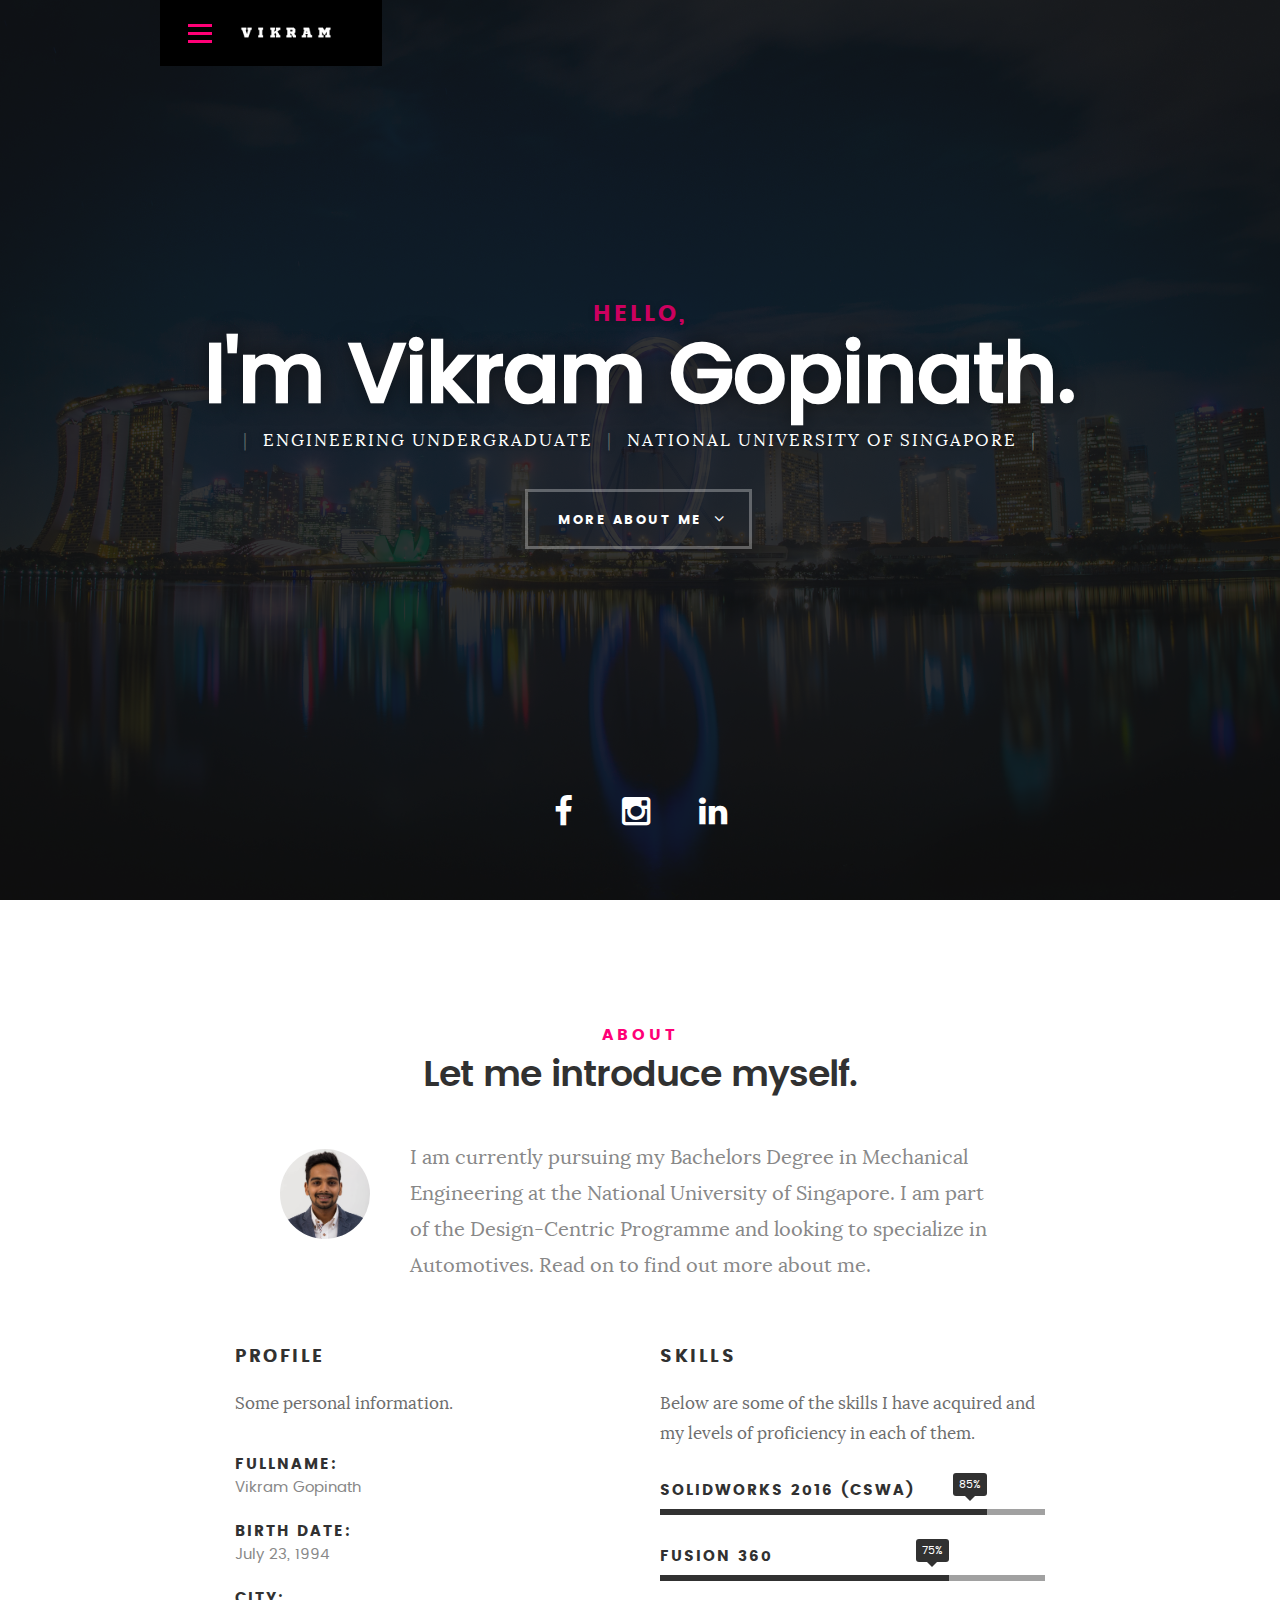
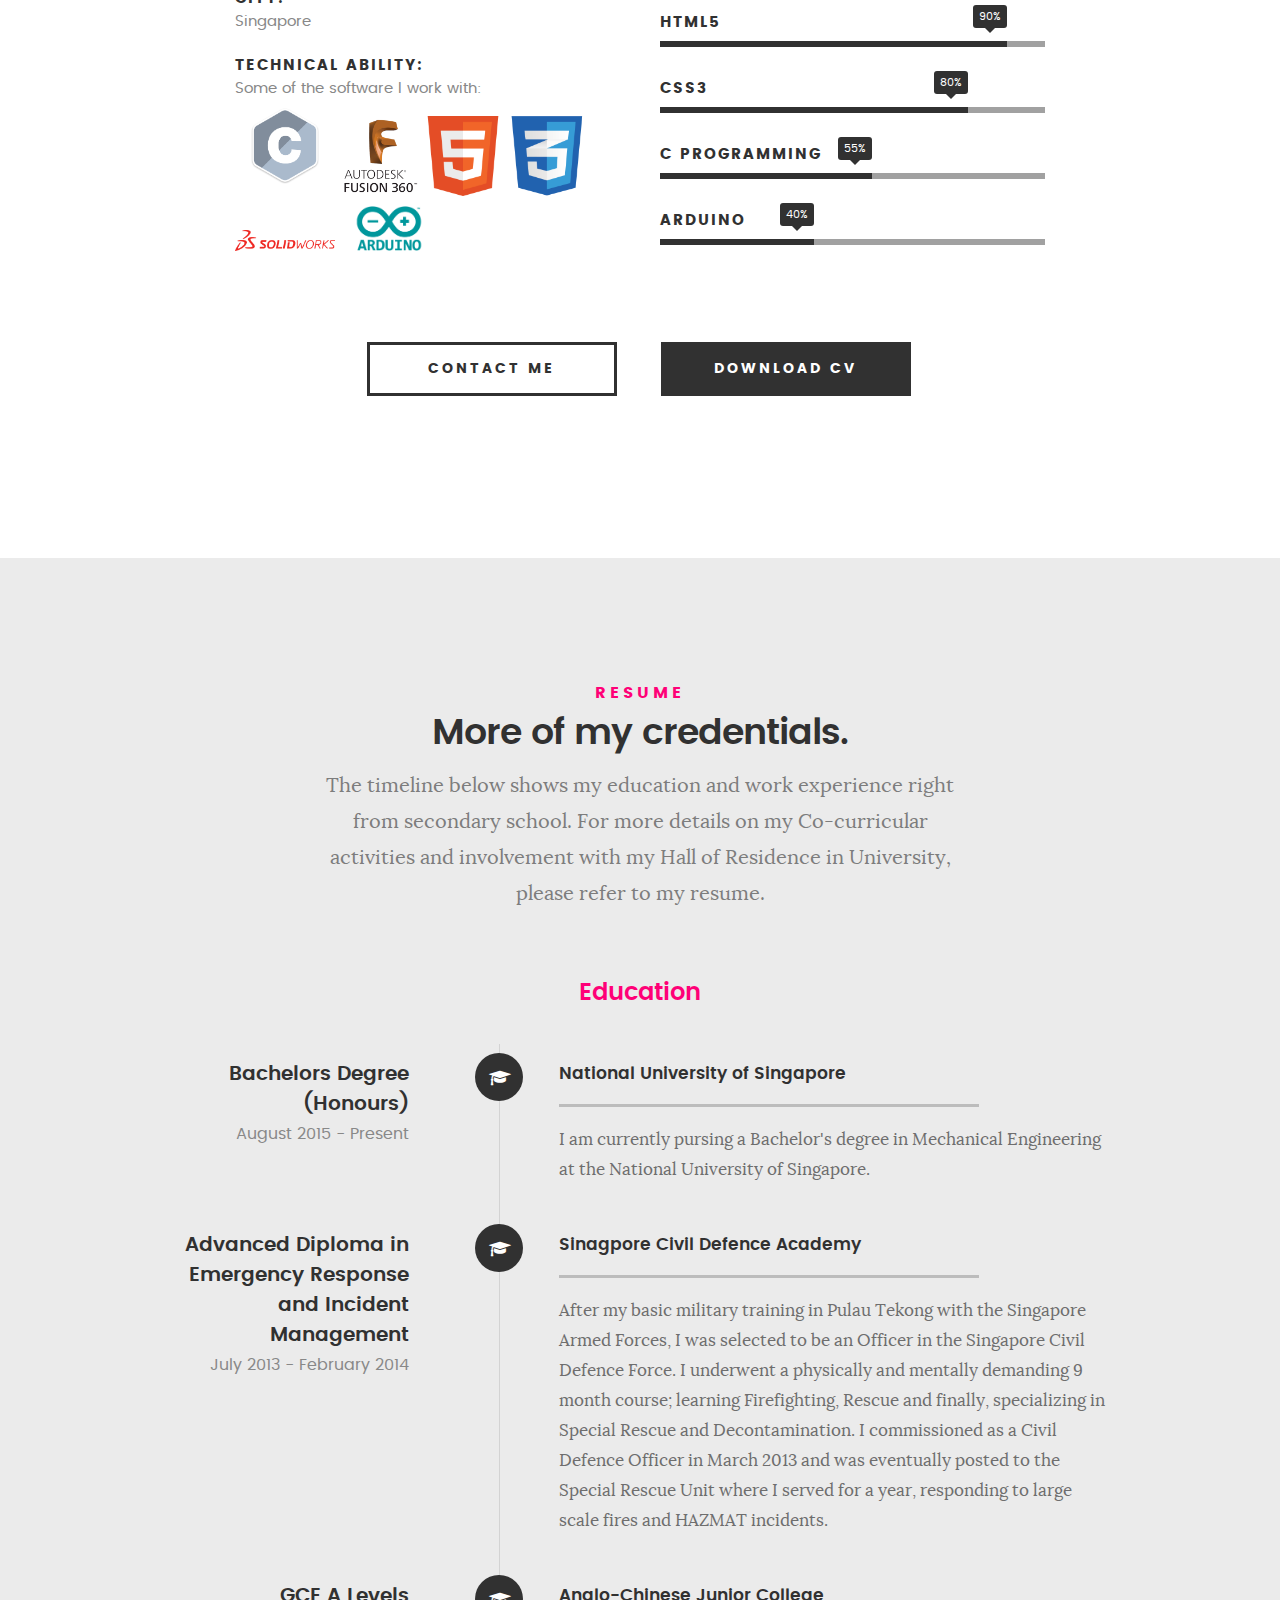
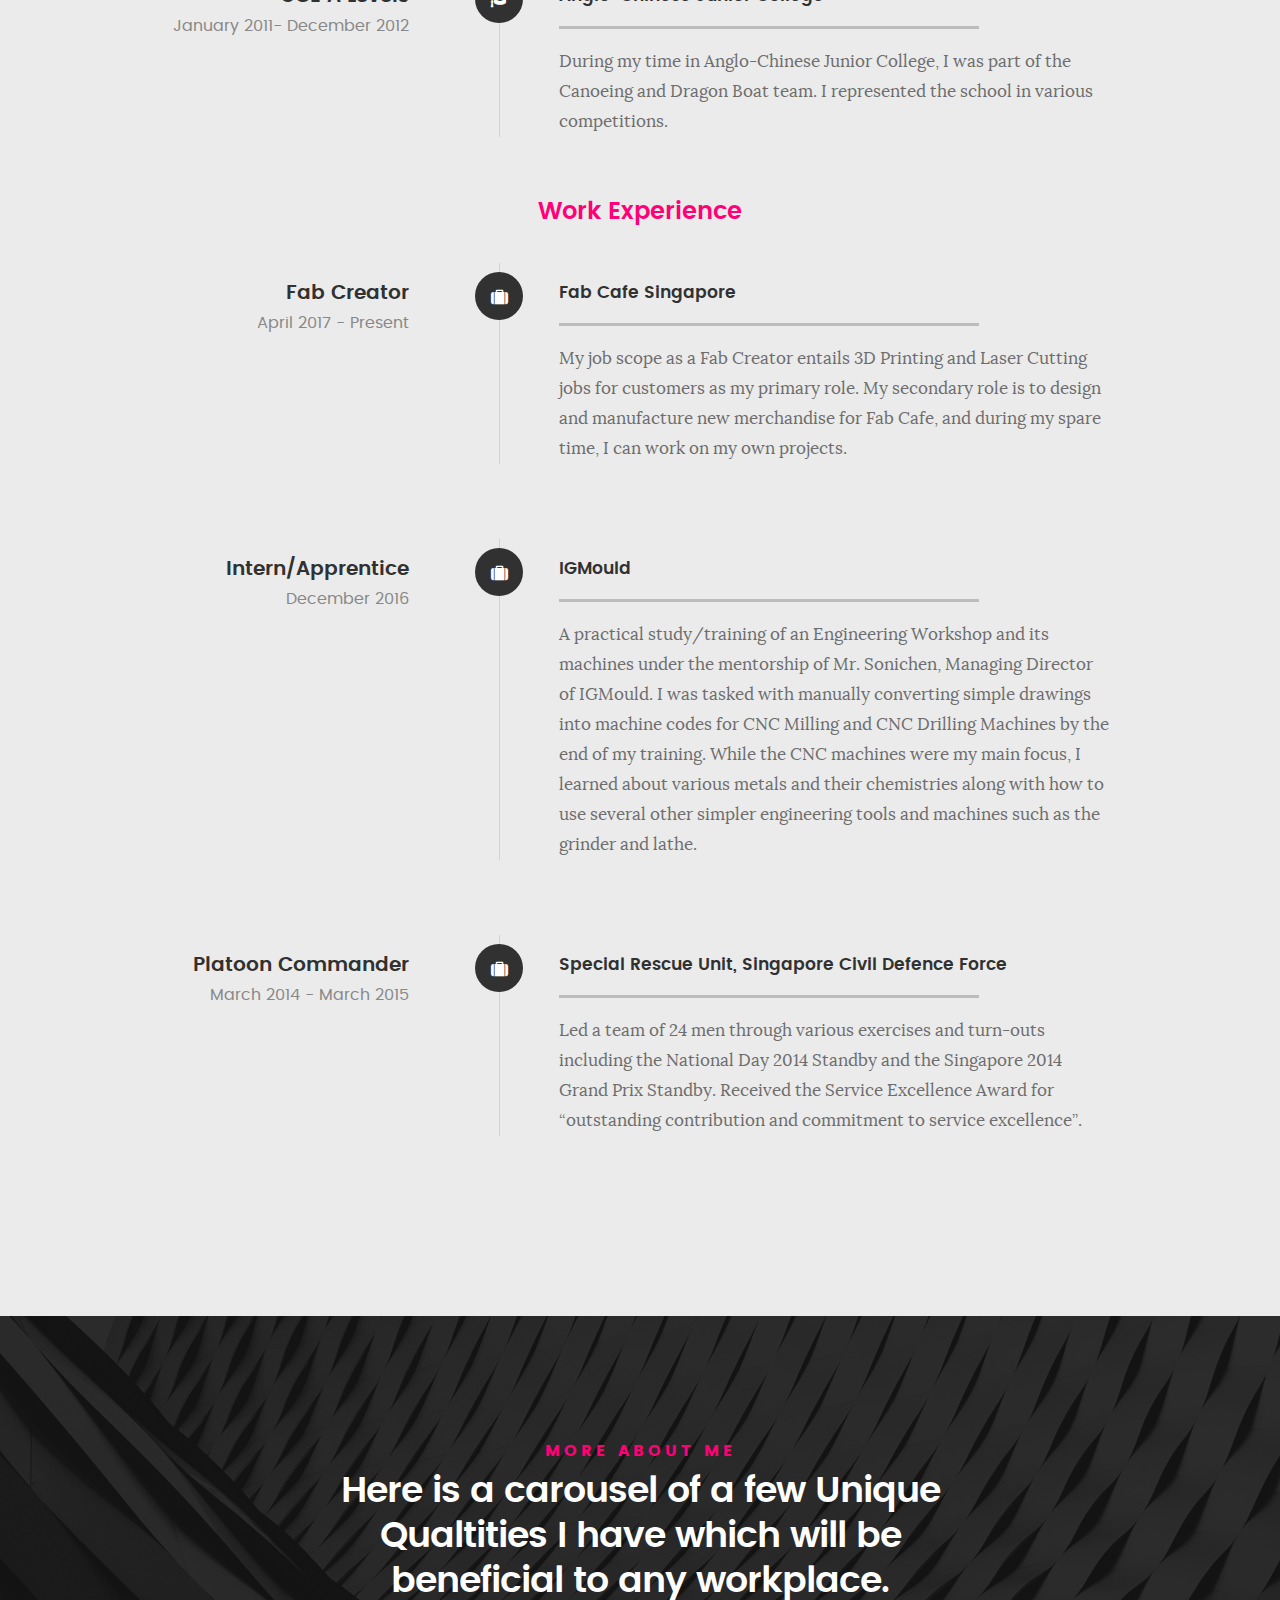
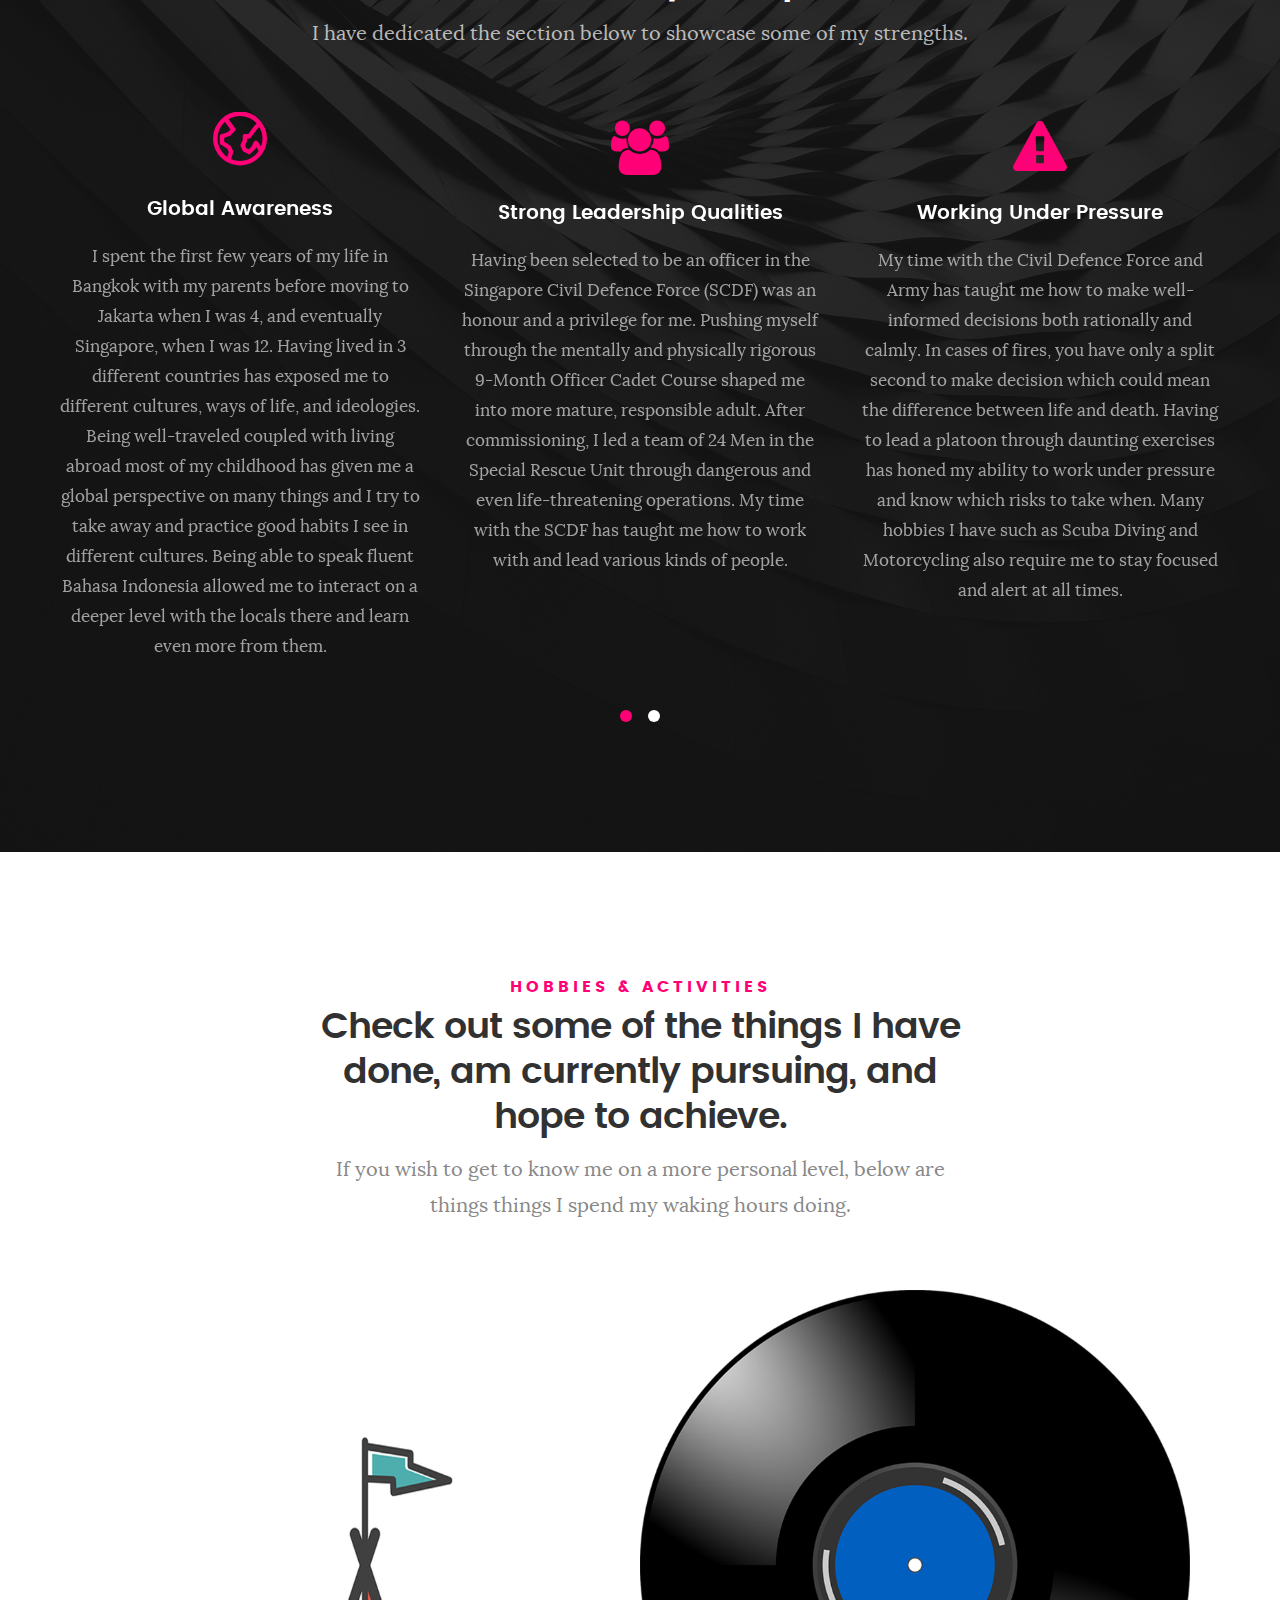
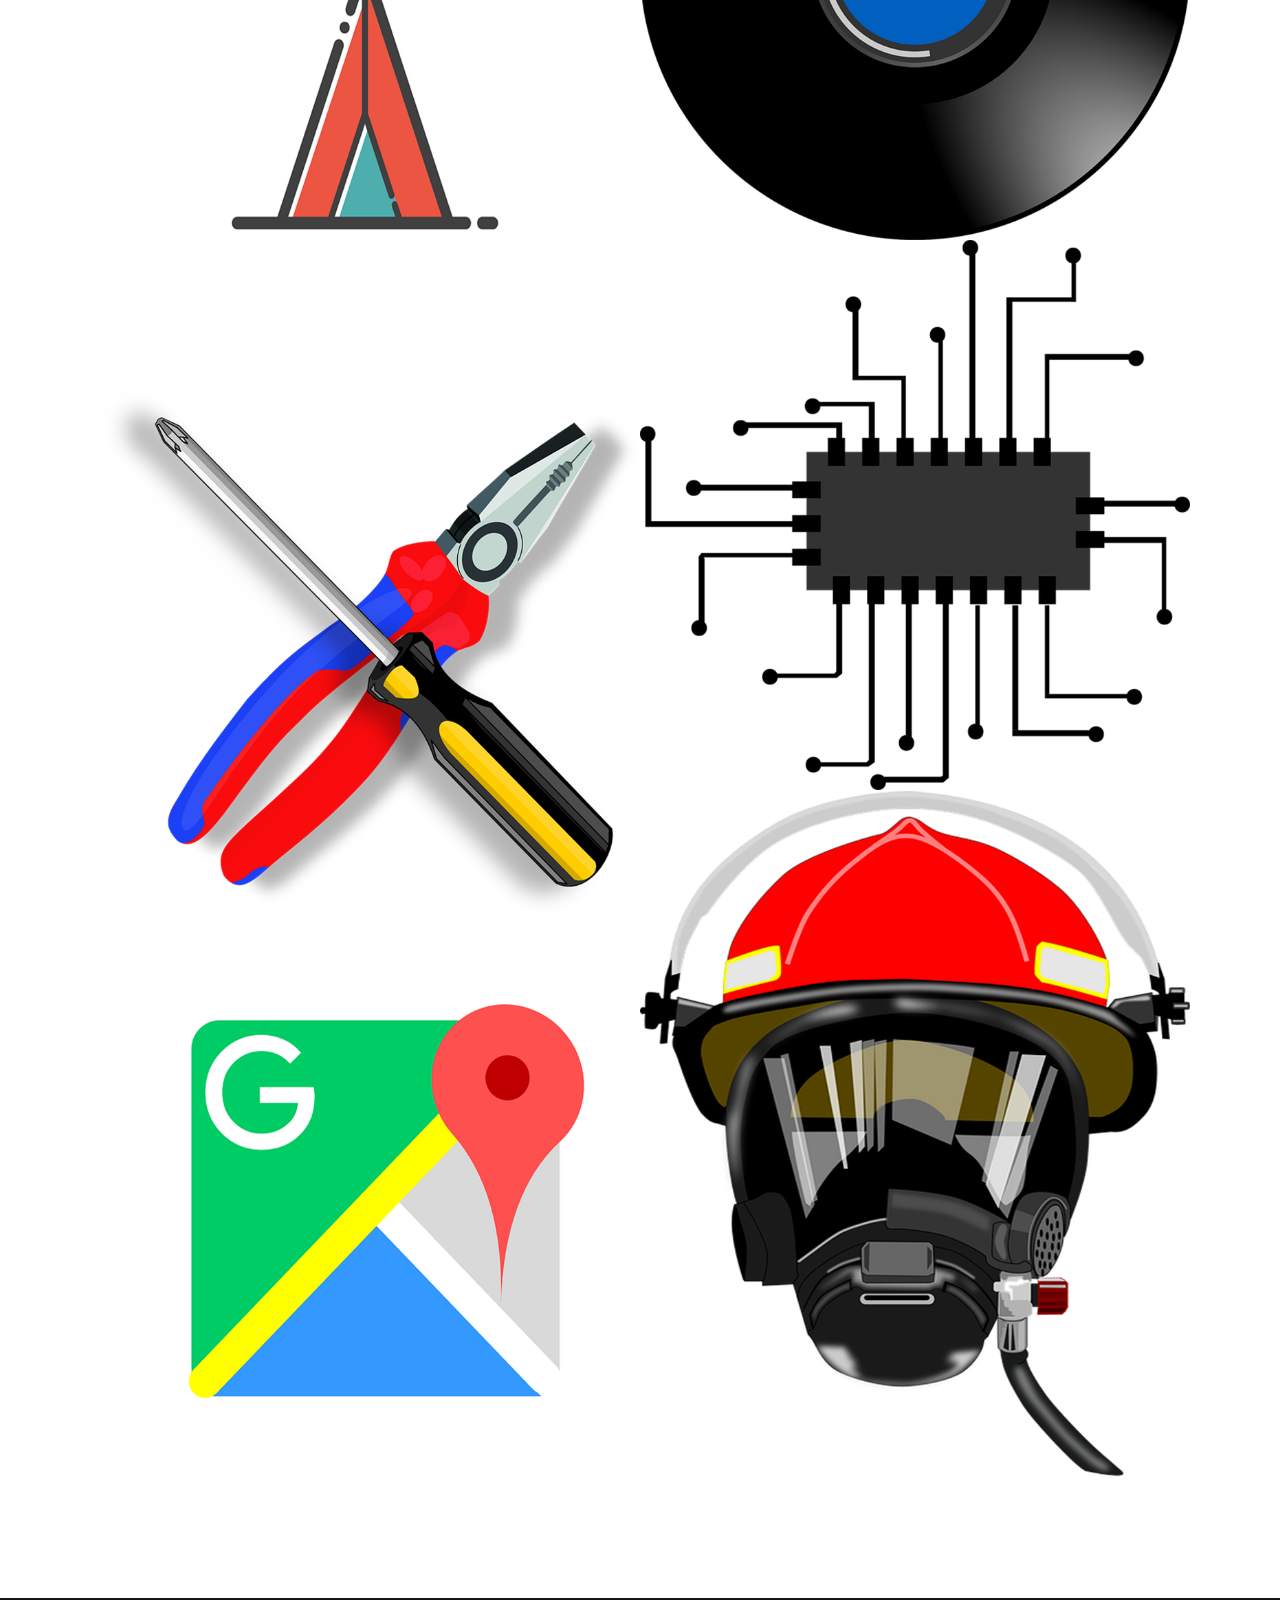
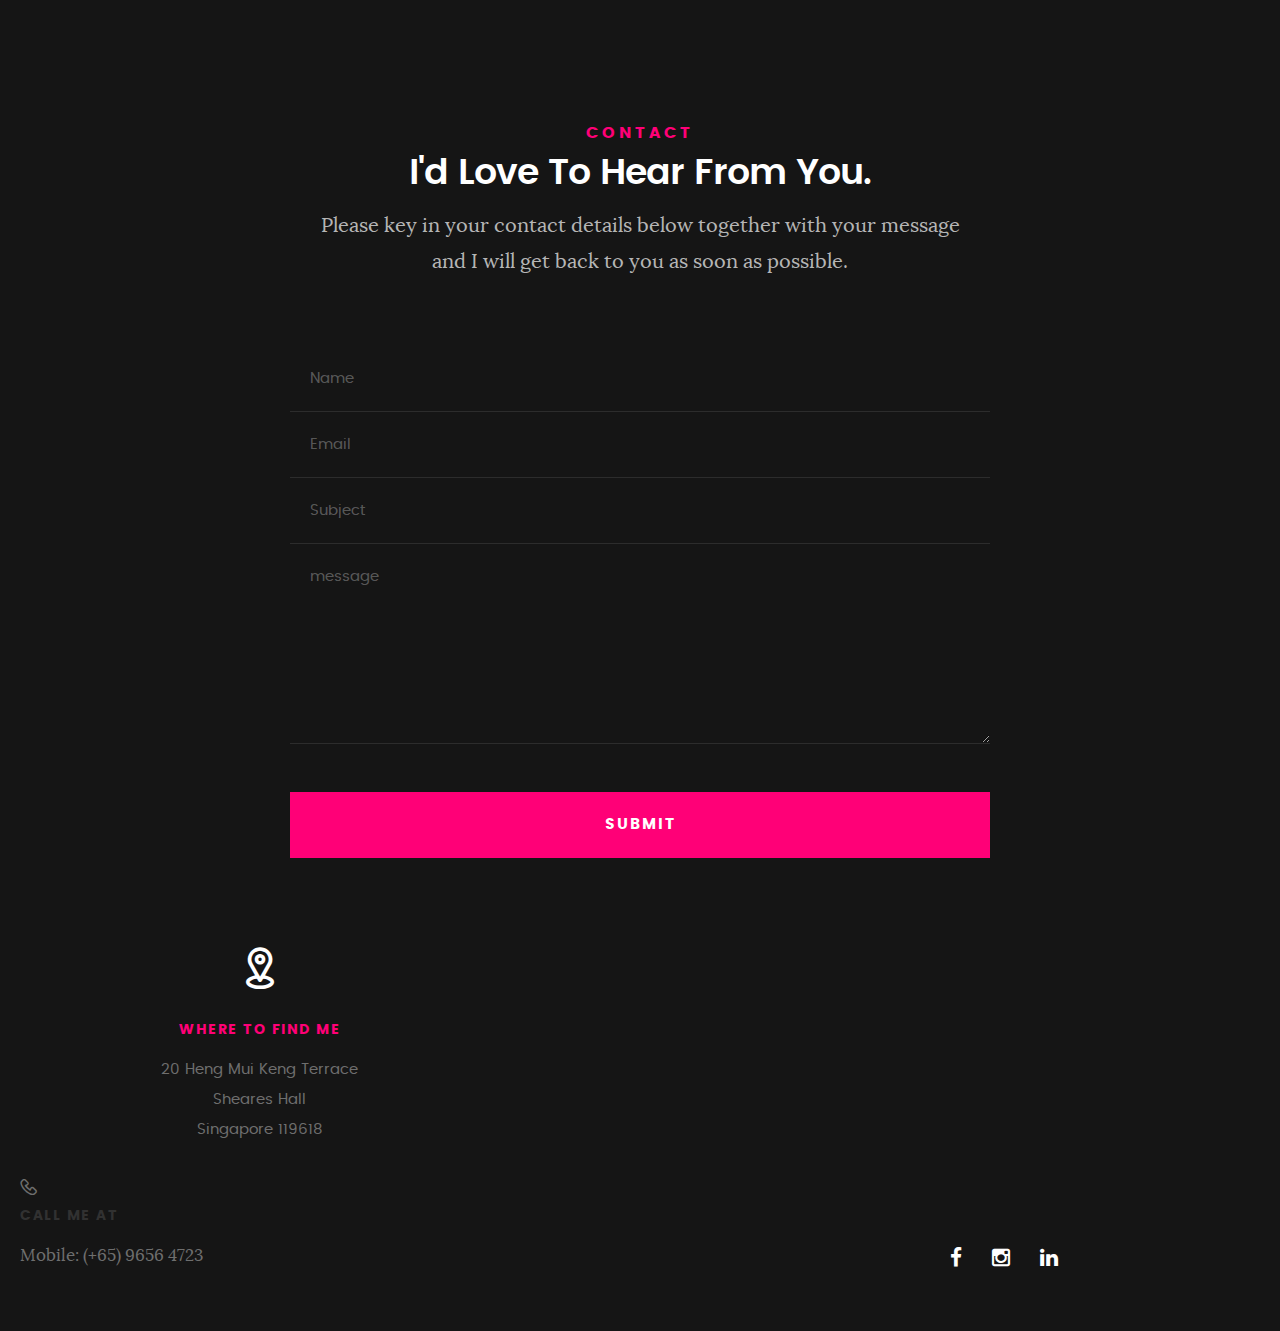
==== index.html @ bf9b5c9e "Update index.html" ====
<!DOCTYPE html>
<!--[if IE 8 ]><html class="no-js oldie ie8" lang="en"> <![endif]-->
<!--[if IE 9 ]><html class="no-js oldie ie9" lang="en"> <![endif]-->
<!--[if (gte IE 9)|!(IE)]><!--><html class="no-js" lang="en"> <!--<![endif]-->
<head>
<!-- Favicon -->

	<link rel="icon" type="image/png" href="images/tinylogo.png" />
   <!--- basic page needs
   ================================================== -->
   <meta charset="utf-8">
	<title>Vikram Gopinath</title>
	<meta name="description" content="">  
	<meta name="author" content="">

   <!-- mobile specific metas
   ================================================== -->
	<meta name="viewport" content="width=device-width, initial-scale=1, maximum-scale=1">

 	<!-- CSS
   ================================================== -->
   <link rel="stylesheet" href="css/base.css">  
   <link rel="stylesheet" href="css/main.css">
   <link rel="stylesheet" href="css/vendor.css">
   <!--<link rel="stylesheet" href="css/bootstrap.css">-->

   <!-- script
   ================================================== -->   
	<script src="js/modernizr.js"></script>
	<script src="js/pace.min.js"></script>

   <!-- favicons
	================================================== -->
<!--	<link rel="icon" type="image/png" href="images/minilogo.png"> -->

</head>

<body id="top">

	<!-- header 
   ================================================== -->
   <header>   	
   	<div class="row">

   		<div class="top-bar">
   			<a class="menu-toggle" href="#"><span>Menu</span></a>

	   		<div class="logo">
		         <a href="index.html">KARDS</a>
		      </div>		      

		   	<nav id="main-nav-wrap">
					<ul class="main-navigation">
						<li class="current"><a class="smoothscroll"  href="#intro" title="">Home</a></li>
						<li><a class="smoothscroll"  href="#about" title="">About</a></li>
						<li><a class="smoothscroll"  href="#resume" title="">Resume</a></li>
						<li><a class="smoothscroll"  href="#portfolio" title="">Hobbies</a></li>
						<li><a class="smoothscroll"  href="#services" title="">Services</a></li>					
						<li><a class="smoothscroll"  href="#contact" title="">Contact</a></li>	
						<!--<li><a href="styles.html" title="">Style Demo</a></li>-->				
					</ul>
				</nav>    		
   		</div> <!-- /top-bar --> 
   		
   	</div> <!-- /row --> 		
   </header> <!-- /header -->

	<!-- intro section
   ================================================== -->
   <section id="intro">   

   	<div class="intro-overlay"></div>	

   	<div class="intro-content">
   		<div class="row">

   			<div class="col-twelve">

	   			<h5>Hello, </h5>
	   			<h1>I'm Vikram Gopinath.</h1>

	   			<p class="intro-position">
	   				<span>Engineering Undergraduate</span>
	   				<span>National University of Singapore</span> 
	   			</p>

	   			<a class="button stroke smoothscroll" href="#about" title="">More About Me</a>

	   		</div>  
   			
   		</div>   		 		
   	</div> <!-- /intro-content --> 
	
	   
   	<ul class="intro-social">        
         <li><a href="https://www.facebook.com/vikram.haha" target="_blank"><i class="fa fa-facebook"></i></a></li>
         <li><a href="https://www.instagram.com/youknownothingjohnsnow/?hl=en" target="_blank"><i class="fa fa-instagram"></i></a></li>
         <li><a href="https://www.linkedin.com/in/vikram-gopinath-03201a129?trk=hp-identity-name" target="_blank"><i class="fa fa-linkedin"></i></a></li>
      </ul> <!-- /intro-social -->    
	   

   </section> <!-- /intro -->


   <!-- about section
   ================================================== -->
   <section id="about">  

   	<div class="row section-intro">
   		<div class="col-twelve">

   			<h5>About</h5>
   			<h1>Let me introduce myself.</h1>

   			<div class="intro-info">

   				<img src="images/profile-pic.jpg" alt="Profile Picture">

   				<p class="lead">I am currently pursuing my Bachelors Degree in Mechanical Engineering at the National University of Singapore. I am part of the Design-Centric Programme and looking to specialize in Automotives. Read on to find out more about me. </p>
   			</div>   			

   		</div>   		
   	</div> <!-- /section-intro -->

   	<div class="row about-content">

   		<div class="col-six tab-full">

   			<h3>Profile</h3>
   			<p>Some personal information.</p>

   			<ul class="info-list">
   				<li>
   					<strong>Fullname:</strong>
   					<span>Vikram Gopinath</span>
   				</li>
   				<li>
   					<strong>Birth Date:</strong>
   					<span>July 23, 1994</span>
   				</li>
   				
                		<li>
   					<strong>City:</strong>
   					<span>Singapore</span>
   				</li>
				<li>
					<strong>Technical Ability:</strong>
   					<span>Some of the software I work with:</span>
				<div>
                    <img src="logos&icons/c.png" alt="C" height="100" width="100">
                    <img src="logos&icons/Fusion360.png" alt="Fusion360" height="80" width="80">
                    <img src="logos&icons/HTML5.png" alt="HTML5" height="80" width="80">
                    <img src="logos&icons/CSS3.png" alt="CSS3" height="80" width="80">
                    <img src="logos&icons/SolidWorks.png" alt="Solidworks" height="100" width="100">
                    <img src="logos&icons/arduino.png" alt="arduino" height="100" width="100">
                		</div>
				</li>
   			</ul> <!-- /info-list -->

   		</div>

   		<div class="col-six tab-full">

   			<h3>Skills</h3>
   			<p>Below are some of the skills I have acquired and my levels of proficiency in each of them.</p>

				<ul class="skill-bars">
                    <li>
                    <div class="progress percent85"><span>85%</span></div>
                        <strong>Solidworks 2016 (CSWA) </strong>
				   </li>
                    <li>
				   	<div class="progress percent75"><span>75%</span></div>
				   	<strong>Fusion 360 </strong>
				   </li>
				   <li>
				   	<div class="progress percent90"><span>90%</span></div>
				   	<strong>HTML5 </strong>
				   </li>
				   <li>
				   	<div class="progress percent80"><span>80%</span></div>
				   	<strong>CSS3 </strong>
				   </li>
				   <li>
				   	<div class="progress percent55"><span>55%</span></div>
				   	<strong>C Programming </strong>
				   </li>
				   <li>
				   	<div class="progress percent40"><span>40%</span></div>
				   	<strong>Arduino </strong>
                    </li>
				</ul> <!-- /skill-bars -->		

   		</div>

   	</div>

   	<div class="row button-section">
   		<div class="col-twelve">
   			<a href="#contact" title="Hire Me" class="button stroke smoothscroll">Contact Me</a>
            <a href="Vikram%20Gopinath%20CV.pdf" title="View CV" class="button button-primary">Download CV</a>
   		</div>   		
   	</div>

   </section> <!-- /process-->    


   <!-- resume Section
   ================================================== -->
	<section id="resume" class="grey-section">

		<div class="row section-intro">
   		<div class="col-twelve">

   			<h5>Resume</h5>
   			<h1>More of my credentials.</h1>

   			<p class="lead">The timeline below shows my education and work experience right from secondary school. For more details on my Co-curricular activities and involvement with my Hall of Residence in University, please refer to my resume.</p>
   		</div>   		
   	</div> <!-- /section-intro--> 
<div class="row resume-timeline">

   		<div class="col-twelve resume-header">

   			<h2>Education</h2>

   		</div> <!-- /resume-header -->

   		<div class="col-twelve">

   			<div class="timeline-wrap">

   				<div class="timeline-block">

	   				<div class="timeline-ico">
	   					<i class="fa fa-graduation-cap" aria-hidden="true"></i>
	   				</div>

	   				<div class="timeline-header">
	   					<h3>Bachelors Degree (Honours)</h3>
	   					<p>August 2015 - Present</p>
	   				</div>

	   				<div class="timeline-content">
	   					<h4>National University of Singapore</h4>
	   					<p>I am currently pursing a Bachelor's degree in Mechanical Engineering at the National University of Singapore.</p>
	   				</div>

	   			</div> <!-- /timeline-block -->

	   			<div class="timeline-block">

	   				<div class="timeline-ico">
	   					<i class="fa fa-graduation-cap" aria-hidden="true"></i>
	   				</div>

	   				<div class="timeline-header">
	   					<h3>Advanced Diploma in Emergency Response and Incident Management</h3>
	   					<p>July 2013 - February 2014</p>
	   				</div>

	   				<div class="timeline-content">
	   					<h4>Sinagpore Civil Defence Academy</h4>
	   					<p>After my basic military training in Pulau Tekong with the Singapore Armed Forces, I was selected to be an Officer in the Singapore Civil Defence Force. I underwent a physically and mentally demanding 9 month course; learning Firefighting, Rescue and finally, specializing in Special Rescue and Decontamination. I commissioned as a Civil Defence Officer in March 2013 and was eventually posted to the Special Rescue Unit where I served for a year, responding to large scale fires and HAZMAT incidents. </p>
	   				</div>

	   			</div> <!-- /timeline-block -->

	   			<div class="timeline-block">

	   				<div class="timeline-ico">
	   					<i class="fa fa-graduation-cap" aria-hidden="true"></i>
	   				</div>

	   				<div class="timeline-header">
	   					<h3>GCE A Levels</h3>
	   					<p>January 2011- December 2012</p>
	   				</div>

	   				<div class="timeline-content">
	   					<h4>Anglo-Chinese Junior College</h4>
	   					<p>During my time in Anglo-Chinese Junior College, I was part of the Canoeing and Dragon Boat team. I represented the school in various competitions.</p>
	   				</div>

	   			</div> <!-- /timeline-block -->

   			</div> <!-- /timeline-wrap -->   			

   		</div> <!-- /col-twelve -->
   		
   	</div> <!-- /resume-timeline -->
   	<div class="row resume-timeline">

   		<div class="col-twelve resume-header">

   			<h2>Work Experience</h2>

   		</div> <!-- /resume-header -->
	<div class="col-twelve">

   			<div class="timeline-wrap">

   				<div class="timeline-block">

	   				<div class="timeline-ico">
	   					<i class="fa fa-suitcase" aria-hidden="true"></i>
	   				</div>

	   				<div class="timeline-header">
	   					<h3>Fab Creator</h3>
	   					<p>April 2017 - Present</p>
	   				</div>

	   				<div class="timeline-content">
	   					<h4>Fab Cafe Singapore</h4>
	   					<p>My job scope as a Fab Creator entails 3D Printing and Laser Cutting jobs for customers as my primary role. My secondary role is to design and manufacture new merchandise for Fab Cafe, and during my spare time, I can work on my own projects.
						</p>
	   				</div>

	   			</div> <!-- /timeline-block -->

   			</div> <!-- /timeline-wrap -->   			

   		</div> <!-- /col-twelve -->
   		
   	</div> <!-- /resume-timeline -->
	<div class="row resume-timeline">
        	<div class="col-twelve">

   			<div class="timeline-wrap">

   				<div class="timeline-block">

	   				<div class="timeline-ico">
	   					<i class="fa fa-suitcase" aria-hidden="true"></i>
	   				</div>

	   				<div class="timeline-header">
	   					<h3>Intern/Apprentice</h3>
	   					<p>December 2016</p>
	   				</div>

	   				<div class="timeline-content">
	   					<h4>IGMould</h4>
	   					<p>A practical study/training of an Engineering Workshop and its machines under the mentorship of Mr. Sonichen, Managing Director of IGMould. I was tasked with manually converting simple drawings into machine codes for CNC Milling and CNC Drilling Machines by the end of my training. While the CNC machines were my main focus, I learned about various metals and their chemistries along with how to use several other simpler engineering tools and machines such as the grinder and lathe.</p>
	   				</div>

	   			</div> <!-- /timeline-block -->

   			</div> <!-- /timeline-wrap -->   			

   		</div> <!-- /col-twelve -->
	
		</div> <!-- /resume-timeline -->
   
    <div class="row resume-timeline">
   		<div class="col-twelve">

   			<div class="timeline-wrap">

   				<div class="timeline-block">

	   				<div class="timeline-ico">
	   					<i class="fa fa-suitcase" aria-hidden="true"></i>
	   				</div>

	   				<div class="timeline-header">
	   					<h3>Platoon Commander</h3>
	   					<p>March 2014 - March 2015</p>
	   				</div>

	   				<div class="timeline-content">
	   					<h4>Special Rescue Unit, Singapore Civil Defence Force</h4>
	   					<p>
                            Led a team of 24 men through various exercises and turn-outs including the National Day 2014 Standby and the Singapore 2014 Grand Prix Standby.
                            Received the Service Excellence Award for “outstanding contribution and commitment to service excellence”.
                        </p>
	   				</div>

	   			</div> <!-- /timeline-block -->

   			</div> <!-- /timeline-wrap -->   			

   		</div> <!-- /col-twelve -->
   		
   	</div> <!-- /resume-timeline -->
		
	</section> <!-- /features -->
	<!--============================================================= PORTFOLIO SECTION -->
	<section id="services">

		<div class="overlay"></div>

		<div class="row section-intro">
   		<div class="col-twelve">

   			<h5>More About Me</h5>
   			<h1>Here is a carousel of a few Unique Qualtities I have which will be beneficial to any workplace.</h1>

   			<p class="lead">I have dedicated the section below to showcase some of my strengths.</p>

   		</div>   		
   	</div> <!-- /section-intro -->

   	<div class="row services-content">

   		<div id="owl-slider" class="owl-carousel services-list">

	      	<div class="service">	

	      		<span class="icon"><i class="icon-earth"></i></span>            

	            <div class="service-content">	

	            	 <h3>Global Awareness</h3>

		            <p class="desc">I spent the first few years of my life in Bangkok with my parents before moving to Jakarta when I was 4, and eventually Singapore, when I was 12. Having lived in 3 different countries has exposed me to different cultures, ways of life, and ideologies. Being well-traveled coupled with living abroad most of my childhood has given me a global perspective on many things and I try to take away and practice good habits I see in different cultures. Being able to speak fluent Bahasa Indonesia allowed me to interact on a deeper level with the locals there and learn even more from them. 
	         		</p>
	         		
	         	</div> 	         	 

				</div> <!-- /service -->

				<div class="service">	

					<span class="icon"><i class="fa fa-users" aria-hidden="true"></i></span>                          

	            <div class="service-content">	

	            	<h3>Strong Leadership Qualities</h3>  

		            <p class="desc">Having been selected to be an officer in the Singapore Civil Defence Force (SCDF) was an honour and a privilege for me. Pushing myself through the mentally and physically rigorous 9-Month Officer Cadet Course shaped me into more mature, responsible adult. After commissioning, I led a team of 24 Men in the Special Rescue Unit through dangerous and even life-threatening operations. My time with the SCDF has taught me how to work with and lead various kinds of people.
	         		</p>

	            </div>	                          

			   </div> <!-- /service -->

			   	<div class="service">
				
			   		<span class="icon"><i class="fa fa-exclamation-triangle" aria-hidden="true"></i></span>		            

	            <div class="service-content">

	            	<h3>Working Under Pressure</h3>

		            <p class="desc">My time with the Civil Defence Force and Army has taught me how to make well-informed decisions both rationally and calmly. In cases of fires, you have only a split second to make decision which could mean the difference between life and death. Having to lead a platoon through daunting exercises has honed my ability to work under pressure and know which risks to take when. Many hobbies I have such as Scuba Diving and Motorcycling also require me to stay focused and alert at all times.
	        			</p> 

	            </div> 	            	               

			   </div> <!-- /service -->

				<div class="service">

					<span class="icon"><i class="fa fa-circle-o" aria-hidden="true"></i></span>	              

	            <div class="service-content">

	            	<h3>All-Rounded Lifestyle</h3>

		            <p class="desc">While focusing on my work in school, I also give a lot of importance to my extra-curricular activities. I chose to stay on Campus for my first two years of University in Sheares Hall and have been actively involved in both hall and school activities. I joined a total of 8 extra-curricular activities in hall and 3 more in school during my first two years of University. Scroll down to find out more about my University Life.
	         		</p> 
	         		
	            </div>                

				</div> <!-- /service -->

			   <div class="service">

			   	<span class="icon"><i class="icon-chat"></i></span>	            

	            <div class="service-content">

	            	<h3>Eloquent</h3>

		            <p class="desc">I would consider myself to be a good speaker and presenter. Having written and spoken English my whole life, I have a strong command of the language. This has put me at an advantage in school and am sure will continue to help me in my future workplace. Being eloquent has made me more of an extrovert, especially since I have a vibrant campus life. I have met and interacted with so many different people and have been presented with many opportunities because of these them.</p> 

	            </div>	               

			   </div> <!-- /service -->

			   <div class="service">

			   	<span class="icon"><i class="fa fa-trophy" aria-hidden="true"></i></span>	   	           

	            <div class="service-content">

	            	 <h3>Adaptable</h3>

		            <p class="desc">Adaptable: Having lived in different countries, gone to different schools with different education systems, and interacted with friends who came from different backgrounds has made me very adaptable to changing situations. My ability to adapt to challenging situations and excel in differing environments helped me numerous times; such as the physically demanding 9-month long Officer Cadet Course with the Civil Defence Force where I had to adhere to strict disciplinary, academic, and physical standards.
	        			</p> 
	        			
	            </div>	               

			   </div> <!-- /service -->

	      </div> <!-- /services-list -->
   		
   	</div> <!-- /services-content -->
		
	</section> <!-- /services -->	

	<!-- Portfolio Section
   ================================================== -->
	<section id="portfolio">

		<div class="row section-intro">
   		<div class="col-twelve">

   			<h5>Hobbies & Activities</h5>
   			<h1>Check out some of the things I have done, am currently pursuing, and hope to achieve.</h1>

   			<p class="lead">If you wish to get to know me on a more personal level, below are things things I spend my waking hours doing.</p>

   		</div>   		
   	</div> <!-- /section-intro--> 

   	<div class="row portfolio-content">

   		<div class="col-twelve">

   			<!-- portfolio-wrapper -->
	         <div id="folio-wrapper" class="block-1-2 block-mob-full stack">

	         	<div class="bgrid folio-item">
	               <div class="item-wrap">
	               	<img src="images/portfolio/outdoors.png" alt="Liberty">
	                  <a href="#modal-01" class="overlay">	                  	           
	                     <div class="folio-item-table">
	                     	<div class="folio-item-cell">
		     					       <h3 class="folio-title">Campus Life & Extra-Curriculars</h3>	     					    
		     					    	 <span class="folio-types">	 
		     					       </span>
		     					   </div>	                      	
	                     </div>                    
	                  </a>
	               </div>	               
	        		</div> <!-- /folio-item -->

	        		<div class="bgrid folio-item">
	               <div class="item-wrap">
	               	<img src="images/portfolio/music.png" alt="Shutterbug">
	               	<a href="#modal-02" class="overlay">              		                  
	                     <div class="folio-item-table">
	                     	<div class="folio-item-cell">
	                     		<h3 class="folio-title">Music</h3>	     					    
		     					    	<span class="folio-types">
		     					      </span>		     		
		     					   </div> 	                      	
	                     </div>                    
	                  </a>
	               </div>
	        		</div> <!-- /folio-item -->

	            <div class="bgrid folio-item">
	               <div class="item-wrap">
	               	<img src="images/portfolio/tech.png"alt="Clouds">
	                  <a href="#modal-03" class="overlay">             		                  
	                     <div class="folio-item-table">
	                     	<div class="folio-item-cell">
	                     		<h3 class="folio-title">Tech</h3>	     					    
		     					    	<span class="folio-types">
		     					      </span>		     		
		     					   </div> 	                      	
	                     </div>                    
	                  </a>
	               </div>
	        		</div> <!-- /folio-item -->

	            <div class="bgrid folio-item">
	               <div class="item-wrap">
	               	<img src="images/portfolio/project.png" alt="Beetle">
	                  <a href="#modal-04" class="overlay">                  	                 
	                     <div class="folio-item-table">
	                     	<div class="folio-item-cell">
	                     		<h3 class="folio-title">Projects</h3>	     					    
		     					    	<span class="folio-types">
		     					      </span>		     		
		     					   </div>  	                      	
	                     </div>                    
	                  </a>
	               </div>
	        		</div> <!-- /folio-item -->     

	        		<div class="bgrid folio-item">
	               <div class="item-wrap">
	               	<img src="images/portfolio/service.png" alt="Lighthouse">
	                  <a href="#modal-05" class="overlay">             		                  
	                     <div class="folio-item-table">
	                     	<div class="folio-item-cell">
	                     		<h3 class="folio-title">Service</h3>	     					    
		     					    	<span class="folio-types">
		     					      </span>		     		
		     					   </div> 	                      	
	                     </div>                    
	                  </a>
	               </div>
	        		</div> <!-- /folio-item -->

	            <div class="bgrid folio-item">
	               <div class="item-wrap">
	               	<img src="images/portfolio/travel.png" alt="Salad">
	                  <a href="#modal-06" class="overlay">
	                     <div class="folio-item-table">
	                     	<div class="folio-item-cell">
	                     		<h3 class="folio-title">Travel</h3>	     					    
		     					    	<span class="folio-types">
		     					      </span>		     		
		     					   </div>	                      	
	                     </div>                    
	                  </a>
	               </div>
	        		</div> <!-- /folio-item -->   

	            <!-- modal popups - begin
	            ============================================================= -->
	            <div id="modal-01" class="popup-modal slider mfp-hide">	

				     	<div class="media">
				     		<img src="images/portfolio/modals/sheareshall.png" alt="" />
				     	</div>      	

					   <div class="description-box">
					      <h4>Campus Life & Extra Curriculars</h4>		      
					      <p>Here is what I do during my spare time in University and also a glimpse into what life on campus is like.</p>
					      <p>COMING SOON </p>		               
					   </div>

			         <div class="link-box">
			            <a href="photography.html">Sheares Hall Transcript</a>
					      <a href="#" class="popup-modal-dismiss">Close</a>
			         </div>		      

				   </div> <!-- /modal-01 -->

				   <div id="modal-02" class="popup-modal slider mfp-hide">	

				     	<div class="media">
				     		<img src="images/portfolio/modals/m-shutterbug.png" alt="" />
				     	</div>      	

					   <div class="description-box">
					      <h4>Music</h4>		      
					      <p>I started playing the guitar when I was 10 years old and took classes. Despite stopping classes during high-school, I continue to play during my free time as a way of de-stressing from the hustle and bustle of school.</p>
					      <p>In University, I had the opportunity to join my Hall’s DJ Club. I managed to pick up the required skills needed to perform at a few University gigs.</p>
					      <p>Click on the link to listen to some of my mixtapes. (COMING SOON)</p>			               
					   </div>

			         <div class="link-box">
			            <a href="https://www.mixcloud.com/vikram-gopinath/" target="_blank">My Music</a>
					      <a href="#" class="popup-modal-dismiss">Close</a>
			         </div>		      

				   </div> <!-- /modal-02 -->

				   <div id="modal-03" class="popup-modal slider mfp-hide">	

				     	<div class="media">
				     		<img src="images/portfolio/modals/m-clouds.png" alt="" />
				     	</div>      	

					   <div class="description-box">
					      <h4>Tech</h4>		      
					      <p>Here are some things I have been working on recently.</p>
						   <p>Internet of Things Datathon: My team and I made a working prototype of a web application to help people select the right insurance plan for themselves.</p>
						   <p>I have been self-learning HTML and CSS during my free time, I used HTML, CSS and Javascript to edit this website.</p>
						   <p>CSWA: I recently received my Solidworks Certified Associate Certification, click on the link to see.</p>			               
					   </div>

			         <div class="link-box">
			            <a href="cswa.pdf">CSWA Cert</a>
					      <a href="#" class="popup-modal-dismiss">Close</a>
			         </div>		      

				   </div> <!-- /modal-03 -->

				   <div id="modal-04" class="popup-modal slider mfp-hide">	

				     	<div class="media">
				     		<img src="images/portfolio/modals/m-beetle.png" alt="" />
				     	</div>      	

					   <div class="description-box">
					      <h4>Projects</h4>		      
					      <p>I have built some simple Arduino project by myself such as an environmental station. I would love to dedicate more time to Arduuino during the holidays where I plan to build a mini car.</p>			               
					      <p>I am currently working with my Professor, mentor and 4 group mates to build the world's first ultralight and electric Autogyro. We aim to get the machine flying by August 2017. Click on the link to see a timelapse video of our progress. (COMING SOON)</p>
					   </div>

			         <div class="link-box">
			            <a href="http://www.youtube.com" target="_blank">Autogyro Video</a>
					      <a href="#" class="popup-modal-dismiss">Close</a>
			         </div>		      

				   </div> <!-- /modal-04 -->

				   <div id="modal-05" class="popup-modal slider mfp-hide">	

				     	<div class="media">
				     		<img src="images/portfolio/modals/m-lighthouse.png" alt="" />
				     	</div>      	

					   <div class="description-box">
					      <h4>Service</h4>		      
					      <p>Service to the nation comes first and hence, I served my National Service from 2013 to 2015 in the Singapore Armed Forces for 3 months and the Singapore Civil Defence force for 19 months. Refer to the link to watch my course video in the Civil Defence.</p>			               
					      <p>I was and still am in the Indian Cultural Society in University, here we engaged in many community involvement programmes to help the less fortunate such as welfare pack distributions and tutoring needy students.</p>
					      <p>I embarked on a 3 week long overseas community service project in Chiang Mai (Thailand) in the summer of 2016. There we rebuilt a community centre and taugh local schoolchildren english, math and science in an interactive manner to encourage learning.</p>
					   </div>

			         <div class="link-box">
			            <a href="https://www.youtube.com/watch?v=Z0gRFvRF4Ls&t=8s" target="_blank">Course Video</a>
					      <a href="#" class="popup-modal-dismiss">Close</a>
			         </div>		      

				   </div> <!-- /modal-05 -->

				   <div id="modal-06" class="popup-modal slider mfp-hide">	

				     	<div class="media">
				     		<img src="images/portfolio/modals/m-salad.png" alt="" />
				     	</div>      	

					   <div class="description-box">
					      <h4>Travel</h4>		      
					      <p>As cliché as it is for people to “show-off” to others about travelling the world, I decided to do it anyway as Travelling has taught me a plethora of lessons I would have never been able to get in school or even at home.</p>			               
					      <p>My first official backpacking trip was to Japan in 2013; I went with a friend and had the best travel experience of my life. I had “couch surfed” and stayed with Japanese hosts whenever possible throughout my trips. Couch surfing has introduced me to so many nice people all around the world. I have since taken more backpacking trips to India, Thailand and Vietnam.</p> 
					      <p>Another major Backpacking trip I had was in Europe. I travelled to 7 different countries and couch surfed in Italy, Paris, Belgium and the UK. Living with a local when you are overseas truly broadens your horizons, through my interactions with my hosts I learned about topics such as Belgian Politics, French Geography and the Italian Economy, all things I would have not bothered to find out about my own. The last part of my trip was in the UK; for two weeks, I worked on a donkey farm in Bideford in exchange for food and accommodation. I had made this arrangement through a website “workaway.info”. </p>
					      <p>Click on the link below for an interactive map of the countries I have visited.</p> 
					   </div>

			         <div class="link-box">
			            <a href="travel.html">Interactive Map</a>
					      <a href="#" class="popup-modal-dismiss">Close</a>
			         </div>		      

				   </div> <!-- /modal-06 -->


				   <!-- modal popups - end
	            ============================================================= -->

	         </div> <!-- /portfolio-wrapper --> 

   		</div>  <!-- /twelve -->   

   	</div> <!-- /portfolio-content --> 
		
	</section> <!-- /portfolio --> 

	<section id="contact">

		<div class="row section-intro">
   		<div class="col-twelve">

   			<h5>Contact</h5>
   			<h1>I'd Love To Hear From You.</h1>

   			<p class="lead">Please key in your contact details below together with your message and I will get back to you as soon as possible.</p>

   		</div> 
   	</div> <!-- /section-intro -->

   	<div class="row contact-form">

   		<div class="col-twelve">

            <!-- form -->
            <form name="contactForm" id="contactForm" method="post" href="mailto:vikram1994g@gmail.com">
      			<fieldset>

                  <div class="form-field">
 						   <input name="contactName" type="text" id="contactName" placeholder="Name" value="" minlength="2" required="">
                  </div>
                  <div class="form-field">
	      			   <input name="contactEmail" type="email" id="contactEmail" placeholder="Email" value="" required="">
	               </div>
                  <div class="form-field">
	     				   <input name="contactSubject" type="text" id="contactSubject" placeholder="Subject" value="">
	               </div>                       
                  <div class="form-field">
	                 	<textarea name="contactMessage" id="contactMessage" placeholder="message" rows="10" cols="50" required=""></textarea>
	               </div>                      
                 <div class="form-field">
                     <button class="submitform">Submit</button>
                     <div id="submit-loader">
                        <div class="text-loader">Sending...</div>                             
       				      <div class="s-loader">
								  	<div class="bounce1"></div>
								  	<div class="bounce2"></div>
								  	<div class="bounce3"></div>
								</div>
							</div> 
                  </div>

      			</fieldset>
      		</form> <!-- Form End -->

            <!-- contact-warning -->
            <div id="message-warning">            	
            </div>            
            <!-- contact-success -->
      		<div id="message-success">
               <i class="fa fa-check"></i>Your message was sent, thank you!<br>
      		</div>

         </div> <!-- /col-twelve -->
   		
   	</div> <!-- /contact-form -->

   	<div class="row contact-info">

   		<div class="col-four tab-full">

   			<div class="icon">
   				<i class="icon-pin"></i>
   			</div>

   			<h5>Where to find me</h5>

   			<p>
            20 Heng Mui Keng Terrace<br>
            Sheares Hall<br>
            Singapore 119618
            </p>

   		</div>

   		<!--<div class="col-four tab-full collapse">

   			<div class="icon">
   				<i class="icon-mail"></i>
   			</div>

   			<h5>Email Me At</h5>

   			<p>vikram1994g@gmail.com<br>
			   	vikramgopinath@u.nus.edu			     
			   </p> -->

   		</div>

   		<div class="col-four tab-full">

   			<div class="icon">
   				<i class="icon-phone"></i>
   			</div>

   			<h5>Call Me At</h5>

   			<p>Mobile: (+65) 9656 4723  	
			   </p>

   		</div>
   		
   	</div> <!-- /contact-info -->
		
	</section> <!-- /contact -->


   <!-- footer
   ================================================== -->

   <footer>
     	<div class="row">

     		<div class="col-six tab-full pull-right social">

     			<ul class="footer-social">        
			      <li><a href="https://www.facebook.com/vikram.haha" target="_blank"><i class="fa fa-facebook"></i></a></li>
                  <li><a href="https://www.instagram.com/youknownothingjohnsnow/?hl=en" target="_blank"><i class="fa fa-instagram"></i></a></li>
                  <li><a href="https://www.linkedin.com/in/vikram-gopinath-03201a129?trk=hp-identity-name" target="_blank"><i class="fa fa-linkedin"></i></a></li>
			   </ul> 
	      </div>
<!--
      	<div class="col-six tab-full">
	      	<div class="copyright">
		        	<span>© Copyright Kards 2016.</span> 
		        	<span>Design by <a href="http://www.styleshout.com/">styleshout</a></span>	         	
		         </div>		                  
	      	</div>

	      	<div id="go-top">
		         <a class="smoothscroll" title="Back to Top" href="#top"><i class="fa fa-long-arrow-up"></i></a>
		      </div>

      	</div>      	
   </footer>  

   <div id="preloader"> 
    	<div id="loader"></div>
   </div> 

   <!-- Java Script
   ================================================== --> 
   <script src="js/jquery-2.1.3.min.js"></script>
   <script src="js/plugins.js"></script>
   <script src="js/main.js"></script>

</body>

</html>
---- css/base.css ----
/**
 * =================================================================== 
 *
 *  Kards v1.0 Base Stylesheet
 *  url: styleshout.com
 *  03-01-2016
 *  ------------------------------------------------------------------
 *  TOC:
 *  01. reset
 *  02. basic/base setup styles
 *  03. grid
 *  04. MISC
 *
 * =================================================================== 
 */

/** 
 * ===================================================================
 * 01. reset - normalize.css v3.0.2 | MIT License | git.io/normalize
 *
 * ------------------------------------------------------------------- 
 */
html {
	font-family: sans-serif;
	-ms-text-size-adjust: 100%;
	-webkit-text-size-adjust: 100%;
}

body {
	margin: 0;
}

article,
aside,
details,
figcaption,
figure,
footer,
header,
hgroup,
main,
menu,
nav,
section,
summary {
	display: block;
}

audio,
canvas,
progress,
video {
	display: inline-block;
	vertical-align: baseline;
}

audio:not([controls]) {
	display: none;
	height: 0;
}

[hidden],
template {
	display: none;
}

a {
	background: transparent;
}

a:active,
a:hover {
	outline: 0;
}

abbr[title] {
	border-bottom: 1px dotted;
}

b,
strong {
	font-weight: bold;
}

dfn {
	font-style: italic;
}

h1 {
	font-size: 2em;
	margin: 0.67em 0;
}

mark {
	background: #ff0;
	color: #000;
}

small {
	font-size: 80%;
}

sub,
sup {
	font-size: 75%;
	line-height: 0;
	position: relative;
	vertical-align: baseline;
}

sup {
	top: -0.5em;
}

sub {
	bottom: -0.25em;
}

img {
	border: 0;
}

svg:not(:root) {
	overflow: hidden;
}

figure {
	margin: 1em 40px;
}

hr {
	-moz-box-sizing: content-box;
	box-sizing: content-box;
	height: 0;
}

pre {
	overflow: auto;
}

code,
kbd,
pre,
samp {
	font-family: monospace, monospace;
	font-size: 1em;
}

button,
input,
optgroup,
select,
textarea {
	color: inherit;
	font: inherit;
	margin: 0;
}

button {
	overflow: visible;
}

button,
select {
	text-transform: none;
}

button,
html input[type="button"],
input[type="reset"],
input[type="submit"] {
	-webkit-appearance: button;
	cursor: pointer;
}

button[disabled],
html input[disabled] {
	cursor: default;
}

button::-moz-focus-inner,
input::-moz-focus-inner {
	border: 0;
	padding: 0;
}

input {
	line-height: normal;
}

input[type="checkbox"],
input[type="radio"] {
	box-sizing: border-box;
	padding: 0;
}

input[type="number"]::-webkit-inner-spin-button,
input[type="number"]::-webkit-outer-spin-button {
	height: auto;
}

input[type="search"] {
	-webkit-appearance: textfield;
	-moz-box-sizing: content-box;
	-webkit-box-sizing: content-box;
	box-sizing: content-box;
}

input[type="search"]::-webkit-search-cancel-button,
input[type="search"]::-webkit-search-decoration {
	-webkit-appearance: none;
}

fieldset {
	border: 1px solid #c0c0c0;
	margin: 0 2px;
	padding: 0.35em 0.625em 0.75em;
}

legend {
	border: 0;
	padding: 0;
}

textarea {
	overflow: auto;
}

optgroup {
	font-weight: bold;
}

table {
	border-collapse: collapse;
	border-spacing: 0;
}

td,
th {
	padding: 0;
}

/** 
 * ===================================================================
 * 02. basic/base setup styles - (_basic.scss)
 *
 * ------------------------------------------------------------------- 
 */
html {
	font-size: 62.5%;
	box-sizing: border-box;
}

*,
*::before,
*::after {
	box-sizing: inherit;
}

body {
	font-weight: normal;
	line-height: 1;
	text-rendering: optimizeLegibility;
	word-wrap: break-word;
	-webkit-overflow-scrolling: touch;
	-webkit-text-size-adjust: none;
}

body,
input,
button {
	-moz-osx-font-smoothing: grayscale;
	-webkit-font-smoothing: antialiased;
}

/**
 * Media - (_basic.scss)
 * ------------------------------------------------------------------- 
 */
img,
video {
	max-width: 100%;
	height: auto;
}

/**
 * Typography resets - (_basic.scss)
 * ------------------------------------------------------------------- 
 */
div,
dl,
dt,
dd,
ul,
ol,
li,
h1,
h2,
h3,
h4,
h5,
h6,
pre,
form,
p,
blockquote,
th,
td {
	margin: 0;
	padding: 0;
}

h1,
h2,
h3,
h4,
h5,
h6 {
	-webkit-font-variant-ligatures: common-ligatures;
	-moz-font-variant-ligatures: common-ligatures;
	font-variant-ligatures: common-ligatures;
	text-rendering: optimizeLegibility;
}

em,
i {
	font-style: italic;
	line-height: inherit;
}

strong,
b {
	font-weight: bold;
	line-height: inherit;
}

small {
	font-size: 60%;
	line-height: inherit;
}

ol,
ul {
	list-style: none;
}

li {
	display: block;
}

/**
 * links - (_basic.scss)
 * ------------------------------------------------------------------- 
 */
a {
	text-decoration: none;
	line-height: inherit;
}

a img {
	border: none;
}

/**
 * inputs - (_basic.scss)
 * ------------------------------------------------------------------- 
 */
fieldset {
	margin: 0;
	padding: 0;
}

input[type="email"],
input[type="number"],
input[type="search"],
input[type="text"],
input[type="tel"],
input[type="url"],
input[type="password"],
textarea {
	-webkit-appearance: none;
	-moz-appearance: none;
	-ms-appearance: none;
	-o-appearance: none;
	appearance: none;
}

/** 
 * ===================================================================
 * 03. grid - (_grid.scss)
 *
 * ------------------------------------------------------------------- 
 */
.row {
	width: 94%;
	max-width: 1140px;
	margin: 0 auto;
}

.row:before,
.row:after {
	content: "";
	display: table;
}

.row:after {
	clear: both;
}

.row .row {
	width: auto;
	max-width: none;
	margin-left: -20px;
	margin-right: -20px;
}

[class*="col-"],
.bgrid {
	float: left;
}

[class*="col-"] + [class*="col-"].end {
	float: right;
}

[class*="col-"] {
	padding: 0 20px;
}

.col-one {
	width: 8.33333%;
}

.col-two,
.col-1-6 {
	width: 16.66667%;
}

.col-three,
.col-1-4 {
	width: 25%;
}

.col-four,
.col-1-3 {
	width: 33.33333%;
}

.col-five {
	width: 41.66667%;
}

.col-six,
.col-1-2 {
	width: 50%;
}

.col-seven {
	width: 58.33333%;
}

.col-eight,
.col-2-3 {
	width: 66.66667%;
}

.col-nine,
.col-3-4 {
	width: 75%;
}

.col-ten,
.col-5-6 {
	width: 83.33333%;
}

.col-eleven {
	width: 91.66667%;
}

.col-twelve,
.col-full {
	width: 100%;
}

/**
 * small screens - (_grid.scss)
 * --------------------------------------------------------------- 
 */
@media screen and (max-width:1024px) {
	.row .row {
		margin-left: -18px;
		margin-right: -18px;
	}

	[class*="col-"] {
		padding: 0 18px;
	}

}

/**
 * tablets - (_grid.scss)
 * --------------------------------------------------------------- 
 */
@media screen and (max-width:768px) {
	.row {
		width: auto;
		padding-left: 30px;
		padding-right: 30px;
	}

	.row .row {
		padding-left: 0;
		padding-right: 0;
		margin-left: -15px;
		margin-right: -15px;
	}

	[class*="col-"] {
		padding: 0 15px;
	}

	.tab-1-4 {
		width: 25%;
	}

	.tab-1-3 {
		width: 33.33333%;
	}

	.tab-1-2 {
		width: 50%;
	}

	.tab-2-3 {
		width: 66.66667%;
	}

	.tab-3-4 {
		width: 75%;
	}

	.tab-full {
		width: 100%;
	}

}

/**
 * large mobile devices - (_grid.scss)
 * --------------------------------------------------------------- 
 */
@media screen and (max-width:600px) {
	.row {
		padding-left: 25px;
		padding-right: 25px;
	}

	.row .row {
		margin-left: -10px;
		margin-right: -10px;
	}

	[class*="col-"] {
		padding: 0 10px;
	}

	.mob-1-4 {
		width: 25%;
	}

	.mob-1-2 {
		width: 50%;
	}

	.mob-3-4 {
		width: 75%;
	}

	.mob-full {
		width: 100%;
	}

}

/**
 * small mobile devices - (_grid.scss)
 * --------------------------------------------------------------- 
 */
@media screen and (max-width:400px) {
	.row .row {
		padding-left: 0;
		padding-right: 0;
		margin-left: 0;
		margin-right: 0;
	}

	[class*="col-"] {
		width: 100% !important;
		float: none !important;
		clear: both !important;
		margin-left: 0;
		margin-right: 0;
		padding: 0;
	}

	[class*="col-"] + [class*="col-"].end {
		float: none;
	}

}

/** 
 * ===================================================================
 * block grids - (_grid.scss)
 *
 * ------------------------------------------------------------------- 
 */
[class*="block-"]:before,
[class*="block-"]:after {
	content: "";
	display: table;
}

[class*="block-"]:after {
	clear: both;
}

.block-1-6 .bgrid {
	width: 16.66667%;
}

.block-1-4 .bgrid {
	width: 25%;
}

.block-1-3 .bgrid {
	width: 33.33333%;
}

.block-1-2 .bgrid {
	width: 50%;
}

/**
 * Clearing for block grid columns. Allow columns with 
 * different heights to align properly.
 */
.block-1-6 .bgrid:nth-child(6n+1),
.block-1-4 .bgrid:nth-child(4n+1),
.block-1-3 .bgrid:nth-child(3n+1),
.block-1-2 .bgrid:nth-child(2n+1) {
	clear: both;
}

/**
 * small screens - (_grid.scss)
 * --------------------------------------------------------------- 
 */
@media screen and (max-width:1024px) {
	.block-s-1-6 .bgrid {
		width: 16.66667%;
	}

	.block-s-1-4 .bgrid {
		width: 25%;
	}

	.block-s-1-3 .bgrid {
		width: 33.33333%;
	}

	.block-s-1-2 .bgrid {
		width: 50%;
	}

	.block-s-full .bgrid {
		width: 100%;
		clear: both;
	}

	[class*="block-s-"] .bgrid:nth-child(n) {
		clear: none;
	}

	.block-s-1-6 .bgrid:nth-child(6n+1),
	.block-s-1-4 .bgrid:nth-child(4n+1),
	.block-s-1-3 .bgrid:nth-child(3n+1),
	.block-s-1-2 .bgrid:nth-child(2n+1) {
		clear: both;
	}

}

/**
 * tablets - (_grid.scss)
 * --------------------------------------------------------------- 
 */
@media screen and (max-width:768px) {
	.block-tab-1-6 .bgrid {
		width: 16.66667%;
	}

	.block-tab-1-4 .bgrid {
		width: 25%;
	}

	.block-tab-1-3 .bgrid {
		width: 33.33333%;
	}

	.block-tab-1-2 .bgrid {
		width: 50%;
	}

	.block-tab-full .bgrid {
		width: 100%;
		clear: both;
	}

	[class*="block-tab-"] .bgrid:nth-child(n) {
		clear: none;
	}

	.block-tab-1-6 .bgrid:nth-child(6n+1),
	.block-tab-1-4 .bgrid:nth-child(4n+1),
	.block-tab-1-3 .bgrid:nth-child(3n+1),
	.block-tab-1-2 .bgrid:nth-child(2n+1) {
		clear: both;
	}

}

/**
 * large mobile devices - (_grid.scss)
 * --------------------------------------------------------------- 
 */
@media screen and (max-width:600px) {
	.block-mob-1-6 .bgrid {
		width: 16.66667%;
	}

	.block-mob-1-4 .bgrid {
		width: 25%;
	}

	.block-mob-1-3 .bgrid {
		width: 33.33333%;
	}

	.block-mob-1-2 .bgrid {
		width: 50%;
	}

	.block-mob-full .bgrid {
		width: 100%;
		clear: both;
	}

	[class*="block-mob-"] .bgrid:nth-child(n) {
		clear: none;
	}

	.block-mob-1-6 .bgrid:nth-child(6n+1),
	.block-mob-1-4 .bgrid:nth-child(4n+1),
	.block-mob-1-3 .bgrid:nth-child(3n+1),
	.block-mob-1-2 .bgrid:nth-child(2n+1) {
		clear: both;
	}

}

/**
 * stack on small mobile devices - (_grid.scss)
 * --------------------------------------------------------------- 
 */
@media screen and (max-width:400px) {
	.stack .bgrid {
		width: 100% !important;
		float: none !important;
		clear: both !important;
		margin-left: 0;
		margin-right: 0;
	}

}

/** 
 * ===================================================================
 * 04. MISC  - (_grid.scss)
 *
 * ------------------------------------------------------------------- 
 */

/**
 * Clearing - (http://nicolasgallagher.com/micro-clearfix-hack/
 */
.group:before,
.group:after {
	content: "";
	display: table;
}

.group:after {
	clear: both;
}

/**
 * Misc Helper Styles 
 */
.hide {
	display: none;
}

.invisible {
	visibility: hidden;
}

.antialiased {
	-webkit-font-smoothing: antialiased;
	-moz-osx-font-smoothing: grayscale;
}

.remove-bottom {
	margin-bottom: 0;
}

.half-bottom {
	margin-bottom: 1.5rem !important;
}

.add-bottom {
	margin-bottom: 3rem !important;
}

.no-border {
	border: none;
}

.full-width {
	width: 100%;
}

.text-center {
	text-align: center;
}

.text-left {
	text-align: left;
}

.text-right {
	text-align: right;
}

.pull-left {
	float: left;
}

.pull-right {
	float: right;
}

.align-center {
	margin-left: auto;
	margin-right: auto;
	text-align: center;
}

/*# sourceMappingURL=base.css.map */
---- css/main.css ----
/**
 * =================================================================== 
 *
 *  Kards v1.0 Main Stylesheet
 *  url: styleshout.com
 *  03-01-2016
 *  ------------------------------------------------------------------
 *  TOC:
 *  01. webfonts and iconfonts
 *  02. base style overrides
 *  03. typography & general theme styles
 *  04. preloader
 *  05. forms
 *  06. buttons 
 *  07. other components
 *  08. common styles
 *  09. header styles
 *  10. intro
 *  11. about
 *  12. resume
 *  13. portfolio
 *  14. call-to-action section
 *  15. services
 *  16. stats
 *  17. contact
 *  18. footer
 *
 * =================================================================== 
 */


/** 
 * ===================================================================
 * 01. webfonts and iconfonts - (_document-setup.scss)
 *
 * ------------------------------------------------------------------- 
 */
@import url("fonts.css");
@import url("font-awesome/css/font-awesome.min.css");
@import url("micons/micons.css");


/** 
 * ===================================================================
 * 02. base style overrides - (_document-setup.scss)
 *
 * ------------------------------------------------------------------- 
 */
html {
	font-size: 10px;
}

@media only screen and (max-width:1024px) {
	html {
		font-size: 9.411764705882353px;
	}
}
@media only screen and (max-width:768px) {
	html {
		font-size: 10px;
	}
}
@media only screen and (max-width:400px) {
	html {
		font-size: 9.411764705882353px;
	}
}

html, body {
	height: 100%;
}
body {
	background: #151515;
	font-family: "lora-regular", serif;
	font-size: 1.7rem;
	line-height: 3rem;
	color: #6e6e6e;
}

/**
 * links - (_document-setup.scss)
 * -------------------------------------------------------------------
 */
a, a:visited {
	color: #000000;
	-moz-transition: all 0.3s ease-in-out;
	-o-transition: all 0.3s ease-in-out;
	-webkit-transition: all 0.3s ease-in-out;
	-ms-transition: all 0.3s ease-in-out;
	transition: all 0.3s ease-in-out;
}
a:hover, a:focus, a:active {
	color: #FF0077;
	outline: 0;
}

/** 
 * ===================================================================
 * 03. typography & general theme styles - (_document-setup.scss)
 *
 * ------------------------------------------------------------------- 
 */
h1, h2, h3, h4, h5, h6, .h01, .h02, .h03, .h04, .h05, .h06 {
	font-family: "poppins-semibold", sans-serif;
	color: #313131;
	font-style: normal;
	text-rendering: optimizeLegibility;
	margin-bottom: 2.1rem;
}
h3, .h03, h4, .h04 {
	margin-bottom: 1.8rem;
}
h5, .h05, h6, .h06 {
	font-family: "poppins-bold";
	margin-bottom: 1.2rem;
}
h1, .h01 {
	font-size: 3.1rem;
	line-height: 1.355;
	letter-spacing: -.1rem;
}
@media only screen and (max-width:600px) {
	h1, .h01 {
		font-size: 2.6rem;
		letter-spacing: -.07rem;
	}
}
h2, .h02 {
	font-size: 2.4rem;
	line-height: 1.25;
}
h3, .h03 {
	font-size: 2rem;
	line-height: 1.5;
}
h4, .h04 {
	font-size: 1.7rem;
	line-height: 1.765;
}
h5, .h05 {
	font-size: 1.4rem;
	line-height: 1.714;
	text-transform: uppercase;
	letter-spacing: .15rem;
}
h6, .h06 {
	font-size: 1.3rem;
	line-height: 1.846;
	text-transform: uppercase;
	letter-spacing: .15rem;
}
p img {
	margin: 0;
}
p.lead {
	font-family: "lora-regular", serif;
	font-size: 2rem;
	line-height: 1.8;
	color: #888888;
}
@media only screen and (max-width:768px) {
	p.lead {
		font-size: 1.7rem;
	}
}
em, i, strong, b {
	font-size: 1.7rem;
	line-height: 3rem;
	font-style: normal;
	font-weight: normal;
}
em, i {
	font-family: "lora-italic", serif;
}
strong, b {
	font-family: "lora-bold", serif;
}
small {
	font-size: 1.2rem;
	line-height: inherit;
}
blockquote {
	margin: 3rem 0;
	padding-left: 4rem;
	position: relative;
}
blockquote:before {
	content: "\201C";
	font-size: 8rem;
	line-height: 0px;
	margin: 0;
	color: #313131;
	font-family: arial, sans-serif;
	position: absolute;
	top: 3rem;
	left: 0;
}
blockquote p {
	font-family: georgia, serif;
	font-style: italic;
	padding: 0;
	font-size: 1.9rem;
	line-height: 1.737;
}
blockquote cite {
	display: block;
	font-size: 1.3rem;
	font-style: normal;
	line-height: 1.616;
}
blockquote cite:before {
	content: "\2014 \0020";
}
blockquote cite a, blockquote cite a:visited {
	color: #888888;
	border: none;
}
abbr {
	font-family: "poppins-bold", serif;
	font-variant: small-caps;
	text-transform: lowercase;
	letter-spacing: .05rem;
	color: #888888;
}
var, kbd, samp, code, pre {
	font-family: Consolas, "Andale Mono", Courier, "Courier New", monospace;
}
pre {
	padding: 2.4rem 3rem 3rem;
	background: #F1F1F1;
}
code {
	font-size: 1.4rem;
	margin: 0 .2rem;
	padding: .3rem .6rem;
	white-space: nowrap;
	background: #F1F1F1;
	border: 1px solid #E1E1E1;
	border-radius: 3px;
}
pre > code {
	display: block;
	white-space: pre;
	line-height: 2;
	padding: 0;
	margin: 0;
}
pre.prettyprint > code {
	border: none;
}
del {
	text-decoration: line-through;
}
abbr[title], dfn[title] {
	border-bottom: 1px dotted;
	cursor: help;
}
mark {
	background: #FFF49B;
	color: #000;
}
hr {
	border: solid #d2d2d2;
	border-width: 1px 0 0;
	clear: both;
	margin: 2.4rem 0 1.5rem;
	height: 0;
}

/**
 * Lists - (_document-setup.scss)  
 * -------------------------------------------------------------------
 */
ol {
	list-style: decimal;
}
ul {
	list-style: disc;
}
li {
	display: list-item;
}
ol, ul {
	margin-left: 1.7rem;
}
ul li {
	padding-left: .4rem;
}
ul ul, ul ol, ol ol, ol ul {
	margin: .6rem 0 .6rem 1.7rem;
}
ul.disc li {
	display: list-item;
	list-style: none;
	padding: 0 0 0 .8rem;
	position: relative;
}
ul.disc li::before {
	content: "";
	display: inline-block;
	width: 8px;
	height: 8px;
	border-radius: 50%;
	background: #FF0077;
	position: absolute;
	left: -17px;
	top: 11px;
	vertical-align: middle;
}
dt {
	margin: 0;
	color: #FF0077;
}
dd {
	margin: 0 0 0 2rem;
}

/**
 * tables - (_document-setup.scss)  
 * -------------------------------------------------------------------
 */
table {
	border-width: 0;
	width: 100%;
	max-width: 100%;
	font-family: "lora-regular", sans-serif;
}
th, td {
	padding: 1.5rem 3rem;
	text-align: left;
	border-bottom: 1px solid #E8E8E8;
}
th {
	color: #313131;
	font-family: "poppins-bold", sans-serif;
}
td {
	line-height: 1.5;
}
th:first-child, td:first-child {
	padding-left: 0;
}
th:last-child, td:last-child {
	padding-right: 0;
}
.table-responsive {
	overflow-x: auto;
	-webkit-overflow-scrolling: touch;
}

/**
 * Spacing - (_document-setup.scss)  
 * -------------------------------------------------------------------
 */
button, .button {
	margin-bottom: 1.2;
}
fieldset {
	margin-bottom: 1.5rem;
}
input,
textarea,
select,
pre,
blockquote,
figure,
table,
p,
ul,
ol,
dl,
form,
.fluid-video-wrapper,
.ss-custom-select {
	margin-bottom: 3rem;
}

/**
 * floated image - (_document-setup.scss)  
 * -------------------------------------------------------------------
 */
img.pull-right {
	margin: .9rem 0 0 2.4rem;
}
img.pull-left {
	margin: .9rem 2.4rem 0 0;
}

/**
 * block grid paddings - (_document-setup.scss) 
 * -------------------------------------------------------------------
 */
.bgrid {
	padding: 0 20px;
}
@media only screen and (max-width:1024px) {
	.bgrid {
		padding: 0 18px;
	}
}
@media only screen and (max-width:768px) {
	.bgrid {
		padding: 0 15px;
	}
}
@media only screen and (max-width:600px) {
	.bgrid {
		padding: 0 10px;
	}
}
@media only screen and (max-width:400px) {
	.bgrid {
		padding: 0;
	}
}

/**
 * pace.js styles - minimal  - (_document-setup.scss)
 * -------------------------------------------------------------------
 */
.pace {
	-webkit-pointer-events: none;
	pointer-events: none;
	-webkit-user-select: none;
	-moz-user-select: none;
	user-select: none;
}
.pace-inactive {
	display: none;
}
.pace .pace-progress {
	background: #FF0077;
	position: fixed;
	z-index: 900;
	top: 0;
	right: 100%;
	width: 100%;
	height: 6px;
}

/** 
 * ===================================================================
 * 04. preloader - (_preloader-1.scss)
 *
 * ------------------------------------------------------------------- 
 */
#preloader {
	position: fixed;
	top: 0;
	left: 0;
	right: 0;
	bottom: 0;
	background: #151515;
	z-index: 800;
	height: 100%;
	width: 100%;
}
.no-js #preloader, .oldie #preloader {
	display: none;
}
#loader {
	position: absolute;
	left: 50%;
	top: 50%;
	width: 60px;
	height: 60px;
	margin: -30px 0 0 -30px;
	padding: 0;
}
#loader:before {
	content: "";
	border-top: 11px solid rgba(255, 255, 255, 0.1);
	border-right: 11px solid rgba(255, 255, 255, 0.1);
	border-bottom: 11px solid rgba(255, 255, 255, 0.1);
	border-left: 11px solid #FF0077;
	-webkit-animation: load 1.1s infinite linear;
	animation: load 1.1s infinite linear;
	display: block;
	border-radius: 50%;
	width: 60px;
	height: 60px;
}
@-webkit-keyframes load {
	0% {
		-webkit-transform: rotate(0deg);
		transform: rotate(0deg);
	}
	100% {
		-webkit-transform: rotate(360deg);
		transform: rotate(360deg);
	}
}
@keyframes load {
	0% {
		-webkit-transform: rotate(0deg);
		transform: rotate(0deg);
	}
	100% {
		-webkit-transform: rotate(360deg);
		transform: rotate(360deg);
	}
}

/** 
 * ===================================================================
 * 05. forms - (_forms.scss)
 *
 * ------------------------------------------------------------------- 
 */
fieldset {
	border: none;
}
input[type="email"],
input[type="number"],
input[type="search"],
input[type="text"],
input[type="tel"],
input[type="url"],
input[type="password"],
textarea,
select {
	display: block;
	height: 6rem;
	padding: 1.5rem 0;
	border: 0;
	outline: none;
	vertical-align: middle;
	color: #313131;
	font-family: "poppins-regular", sans-serif;
	font-size: 1.5rem;
	line-height: 3rem;
	max-width: 100%;
	background: transparent;
	border-bottom: 1px solid rgba(0, 0, 0, 0.3);
	-moz-transition: all 0.3s ease-in-out;
	-o-transition: all 0.3s ease-in-out;
	-webkit-transition: all 0.3s ease-in-out;
	-ms-transition: all 0.3s ease-in-out;
	transition: all 0.3s ease-in-out;
}
.ss-custom-select {
	position: relative;
	padding: 0;
}
.ss-custom-select select {
	-webkit-appearance: none;
	-moz-appearance: none;
	-ms-appearance: none;
	-o-appearance: none;
	appearance: none;
	text-indent: 0.01px;
	text-overflow: '';
	margin: 0;
	line-height: 3rem;
	vertical-align: middle;
}
.ss-custom-select select option {
	padding-left: 2rem;
	padding-right: 2rem;
}
.ss-custom-select select::-ms-expand {
	display: none;
}
.ss-custom-select::after {
	content: '\f0d7';
	font-family: 'FontAwesome';
	position: absolute;
	top: 50%;
	right: 1.5rem;
	margin-top: -10px;
	bottom: auto;
	width: 20px;
	height: 20px;
	line-height: 20px;
	font-size: 18px;
	text-align: center;
	pointer-events: none;
	color: #252525;
}

/* IE9 and below */
.oldie .ss-custom-select::after {
	display: none;
}
textarea {
	min-height: 25rem;
}
input[type="email"]:focus,
input[type="number"]:focus,
input[type="search"]:focus,
input[type="text"]:focus,
input[type="tel"]:focus,
input[type="url"]:focus,
input[type="password"]:focus,
textarea:focus,
select:focus {
	color: #cc005f;
	border-bottom: 1px solid #FF0077;
}
label, legend {
	font-family: "poppins-bold", sans-serif;
	font-size: 1.4rem;
	margin-bottom: .6rem;
	color: #3b3b3b;
	display: block;
}
input[type="checkbox"], input[type="radio"] {
	display: inline;
}
label > .label-text {
	display: inline-block;
	margin-left: 1rem;
	font-family: "poppins-regular", sans-serif;
	line-height: inherit;
}
label > input[type="checkbox"], label > input[type="radio"] {
	margin: 0;
	position: relative;
	top: .15rem;
}

/**
 * Style Placeholder Text  
 * -
 */
::-webkit-input-placeholder {
	color: #a1a1a1;
}
:-moz-placeholder {
	color: #a1a1a1;  /* Firefox 18- */
}
::-moz-placeholder {
	color: #a1a1a1;  /* Firefox 19+ */
}
:-ms-input-placeholder {
	color: #a1a1a1;
}
.placeholder {
	color: #a1a1a1 !important;
}

/** 
 * ===================================================================
 * 06. buttons - (_button-essentials.scss)
 *
 * ------------------------------------------------------------------- 
 */
.button,
a.button,
button,
input[type="submit"],
input[type="reset"],
input[type="button"] {
	display: inline-block;
	font-family: "poppins-bold", sans-serif;
	font-size: 1.4rem;
	text-transform: uppercase;
	letter-spacing: .3rem;
	height: 5.4rem;
	line-height: 5.4rem;
	padding: 0 3rem;
	margin: 0 .3rem 1.2rem 0;
	background: #d8d8d8;
	color: #313131;
	text-decoration: none;
	cursor: pointer;
	text-align: center;
	white-space: nowrap;
	border: none;
	-moz-transition: all 0.3s ease-in-out;
	-o-transition: all 0.3s ease-in-out;
	-webkit-transition: all 0.3s ease-in-out;
	-ms-transition: all 0.3s ease-in-out;
	transition: all 0.3s ease-in-out;
}
.button:hover,
a.button:hover,
button:hover,
input[type="submit"]:hover,
input[type="reset"]:hover,
input[type="button"]:hover,
.button:focus,
button:focus,
input[type="submit"]:focus,
input[type="reset"]:focus,
input[type="button"]:focus {
	background: #bebebe;
	color: #000000;
	outline: 0;
}
.button.button-primary,
a.button.button-primary,
button.button-primary,
input[type="submit"].button-primary,
input[type="reset"].button-primary,
input[type="button"].button-primary {
	background: #313131;
	color: #FFFFFF;
}
.button.button-primary:hover,
a.button.button-primary:hover,
button.button-primary:hover,
input[type="submit"].button-primary:hover,
input[type="reset"].button-primary:hover,
input[type="button"].button-primary:hover,
.button.button-primary:focus,
button.button-primary:focus,
input[type="submit"].button-primary:focus,
input[type="reset"].button-primary:focus,
input[type="button"].button-primary:focus {
	background: #1f1f1f;
}
button.full-width, .button.full-width {
	width: 100%;
	margin-right: 0;
}
button.medium, .button.medium {
	height: 5.7rem !important;
	line-height: 5.7rem !important;
	padding: 0 1.8rem !important;
}
button.large, .button.large {
	height: 6rem !important;
	line-height: 6rem !important;
	padding: 0rem 3rem !important;
}
button.stroke, .button.stroke {
	background: transparent !important;
	border: 3px solid #313131;
	line-height: 4.8rem;
}
button.stroke.medium, .button.stroke.medium {
	line-height: 5.1rem !important;
}
button.stroke.large, .button.stroke.large {
	line-height: 5.4rem !important;
}
button.stroke:hover, .button.stroke:hover {
	border: 3px solid #FF0077;
	color: #FF0077;
}
button::-moz-focus-inner, input::-moz-focus-inner {
	border: 0;
	padding: 0;
}


/** 
 * ===================================================================
 * 07. other components - (_others.scss)
 *
 * ------------------------------------------------------------------- 
 */

/**
 * alert box - (_alert-box.scss)
 * -------------------------------------------------------------------
 */
.alert-box {
	padding: 2.1rem 4rem 2.1rem 3rem;
	position: relative;
	margin-bottom: 3rem;
	border-radius: 3px;
	font-family: "poppins-regular", sans-serif;
	font-size: 1.5rem;
}
.alert-box .close {
	position: absolute;
	right: 1.8rem;
	top: 1.8rem;
	cursor: pointer;
}
.ss-error {
	background-color: #ffd1d2;
	color: #e65153;
}
.ss-success {
	background-color: #c8e675;
	color: #758c36;
}
.ss-info {
	background-color: #d7ecfb;
	color: #4a95cc;
}
.ss-notice {
	background-color: #fff099;
	color: #bba31b;
}

/**
 * additional typo styles - (_additional-typo.scss)
 * -------------------------------------------------------------------
 */

/**
 * drop cap 
 */
.drop-cap:first-letter {
	float: left;
	margin: 0;
	padding: 1.5rem .6rem 0 0;
	font-size: 8.4rem;
	font-family: "poppins-bold", sans-serif;
	line-height: 6rem;
	text-indent: 0;
	background: transparent;
	color: #313131;
}

/**
 * line definition style
 */
.lining dt, .lining dd {
	display: inline;
	margin: 0;
}
.lining dt + dt:before, .lining dd + dt:before {
	content: "\A";
	white-space: pre;
}
.lining dd + dd:before {
	content: ", ";
}
.lining dd + dd:before {
	content: ", ";
}
.lining dd:before {
	content: ": ";
	margin-left: -0.2em;
}

/**
 * dictionary definition style
 */
.dictionary-style dt {
	display: inline;
	counter-reset: definitions;
}
.dictionary-style dt + dt:before {
	content: ", ";
	margin-left: -0.2em;
}
.dictionary-style dd {
	display: block;
	counter-increment: definitions;
}
.dictionary-style dd:before {
	content: counter(definitions, decimal) ". ";
}

/** 
 * Pull Quotes
 * -----------
 * markup:
 *
 * <aside class="pull-quote">
 *		<blockquote>
 *			<p></p>
 *		</blockquote>
 *	</aside>
 *
 * --------------------------------------------------------------------- 
 */
.pull-quote {
	position: relative;
	padding: 2.1rem 3rem 2.1rem 0px;
}
.pull-quote:before, .pull-quote:after {
	height: 1em;
	position: absolute;
	font-size: 8rem;
	font-family: Arial, Sans-Serif;
	color: #333;
}
.pull-quote:before {
	content: "\201C";
	top: 33px;
	left: 0;
}
.pull-quote:after {
	content: '\201D';
	bottom: -33px;
	right: 0;
}
.pull-quote blockquote {
	margin: 0;
}
.pull-quote blockquote:before {
	content: none;
}

/** 
 * Stats Tab
 * ---------
 * markup:
 *
 * <ul class="stats-tabs">
 *		<li><a href="#">[value]<em>[name]</em></a></li>
 *	</ul>
 *
 * Extend this object into your markup.
 *
 * ---------------------------------------------------------------------
 */
.stats-tabs {
	padding: 0;
	margin: 3rem 0;
}
.stats-tabs li {
	display: inline-block;
	margin: 0 1.5rem 3rem 0;
	padding: 0 1.5rem 0 0;
	border-right: 1px solid #ccc;
}
.stats-tabs li:last-child {
	margin: 0;
	padding: 0;
	border: none;
}
.stats-tabs li a {
	display: inline-block;
	font-size: 2.5rem;
	font-family: "poppins-bold", sans-serif;
	border: none;
	color: #252525;
}
.stats-tabs li a:hover {
	color: #FF0077;
}
.stats-tabs li a em {
	display: block;
	margin: .6rem 0 0 0;
	font-size: 1.4rem;
	font-family: "poppins-regular", sans-serif;
	color: #888888;
}

/**
 * skillbars - (_skillbars.scss)
 * -------------------------------------------------------------------
 */
.skill-bars {
	list-style: none;
	margin: 6rem 0 3rem;
}
.skill-bars li {
	height: .6rem;
	background: #a1a1a1;
	width: 100%;
	margin-bottom: 6rem;
	padding: 0;
	position: relative;
}
.skill-bars li strong {
	position: absolute;
	left: 0;
	top: -3rem;
	font-family: "poppins-bold", sans-serif;
	color: #313131;
	text-transform: uppercase;
	letter-spacing: .2rem;
	font-size: 1.5rem;
	line-height: 2.4rem;
}
.skill-bars li .progress {
	background: #313131;
	position: relative;
	height: 100%;
}
.skill-bars li .progress span {
	position: absolute;
	right: 0;
	top: -3.6rem;
	display: block;
	font-family: "poppins-regular", sans-serif;
	color: white;
	font-size: 1.1rem;
	line-height: 1;
	background: #313131;
	padding: .6rem .6rem;
	border-radius: 3px;
}
.skill-bars li .progress span::after {
	position: absolute;
	left: 50%;
	bottom: -5px;
	margin-left: -5px;
	border-right: 5px solid transparent;
	border-left: 5px solid transparent;
	border-top: 5px solid #313131;
	content: "";
}

.skill-bars li .percent5   { width: 5%; }
.skill-bars li .percent10  { width: 10%; }
.skill-bars li .percent15  { width: 15%; }
.skill-bars li .percent20  { width: 20%; }
.skill-bars li .percent25  { width: 25%; }
.skill-bars li .percent30  { width: 30%; }
.skill-bars li .percent35  { width: 35%; }
.skill-bars li .percent40  { width: 40%; }
.skill-bars li .percent45  { width: 45%; }
.skill-bars li .percent50  { width: 50%; }
.skill-bars li .percent55  { width: 55%; }
.skill-bars li .percent60  { width: 60%; }
.skill-bars li .percent65  { width: 65%; }
.skill-bars li .percent70  { width: 70%; }
.skill-bars li .percent75  { width: 75%; }
.skill-bars li .percent80  { width: 80%; }
.skill-bars li .percent85  { width: 85%; }
.skill-bars li .percent90  { width: 90%; }
.skill-bars li .percent95  { width: 95%; }
.skill-bars li .percent100 { width: 100%; }


/** 
 * ===================================================================
 * 08. common styles (_layout.scss)
 *
 * ------------------------------------------------------------------- 
 */
.grey-section {
	background: #ebebeb;
}
.grey-section p.lead {
	color: #7d7d7d;
}
.section-intro {
	max-width: 700px;
	margin-left: auto;
	margin-right: auto;
	text-align: center;
	margin-bottom: 3.6rem;
	position: relative;
}
.section-intro h1 {
	font-family: "poppins-semibold", serif;
	font-size: 3.6rem;
	color: #313131;
	line-height: 1.25;
	margin-bottom: 1.2rem;
}
.section-intro h5 {
	color: #FF0077;
	font-size: 1.6rem;
	line-height: 1.875;
	margin-bottom: 0.3rem;
	letter-spacing: .4rem;
}

/**
 * responsive:
 * common styles
 * ------------------------------------------------------------------- 
 */
@media only screen and (max-width:768px) {
	.section-intro {
		max-width: 650px;
	}
	.section-intro h1 {
		font-size: 3rem;
	}
}
@media only screen and (max-width:600px) {
	.section-intro h1 {
		font-size: 2.6rem;
	}
	.section-intro h5 {
		font-size: 1.5rem;
		letter-spacing: .3rem;
	}
}
@media only screen and (max-width:400px) {
	.section-intro h1 {
		font-size: 2.4rem;
	}
}


/** 
 * ===================================================================
 * 09. header styles - (_layout.scss)
 *
 * ------------------------------------------------------------------- 
 */
header {
	position: fixed;
	width: 100%;
	min-height: 66px;
	z-index: 600;
}
header .row {
	position: relative;
	min-height: 66px;
}
header .top-bar {
	display: block;
	background: #000000;
	min-width: 220px;
	min-height: 66px;
	position: absolute;
	left: 90px;
	top: 0;
}
header .logo {
	float: left;
	margin-left: 20px;
	margin-right: 50px;
	margin-top: 25px;
	position: relative;
}
header .logo a {
	display: block;
	margin: 0;
	padding: 0;
	border: none;
	font: 0/0 a;
	text-shadow: none;
	color: transparent;
	width: 92px;
	height: 15px;
	background: url("../images/vikram.png") no-repeat center;
	background-size: 92px 15px;
}

/**
 * menu toggle - (_layout.css)
 * ------------------------------------------------------------------- 
 */
.menu-toggle {
	float: left;
	width: 40px;
	height: 40px;
	margin-left: 20px;
	margin-top: 13px;
	display: block;
	position: relative;
}
.menu-toggle span {
	display: block;
	background-color: #FF0077;
	width: 24px;
	height: 3px;
	margin-top: -1.5px;
	font: 0/0 a;
	text-shadow: none;
	color: transparent;
	position: absolute;
	right: 8px;
	top: 50%;
	bottom: auto;
	left: auto;
	-moz-transition: background 0.2s ease-in-out;
	-o-transition: background 0.2s ease-in-out;
	-webkit-transition: background 0.2s ease-in-out;
	-ms-transition: background 0.2s ease-in-out;
	transition: background 0.2s ease-in-out;
}
.menu-toggle span::before, .menu-toggle span::after {
	content: '';
	width: 100%;
	height: 100%;
	background-color: inherit;
	position: absolute;
	left: 0;
	-moz-transition-duration: 0.2s, 0.2s;
	-o-transition-duration: 0.2s, 0.2s;
	-webkit-transition-duration: 0.2s, 0.2s;
	-ms-transition-duration: 0.2s, 0.2s;
	transition-duration: 0.2s, 0.2s;
	-moz-transition-delay: 0.2s, 0s;
	-o-transition-delay: 0.2s, 0s;
	-webkit-transition-delay: 0.2s, 0s;
	-ms-transition-delay: 0.2s, 0s;
	transition-delay: 0.2s, 0s;
}
.menu-toggle span::before {
	top: -8px;
	-moz-transition-property: top, transform;
	-o-transition-property: top, transform;
	-webkit-transition-property: top, transform;
	-ms-transition-property: top, transform;
	transition-property: top, transform;
}
.menu-toggle span::after {
	bottom: -8px;
	-moz-transition-property: bottom, transform;
	-o-transition-property: bottom, transform;
	-webkit-transition-property: bottom, transform;
	-ms-transition-property: bottom, transform;
	transition-property: bottom, transform;
}

/* is clicked */
.menu-toggle.is-clicked span {
	background-color: rgba(255, 0, 119, 0);
}
.menu-toggle.is-clicked span::before, .menu-toggle.is-clicked span::after {
	background-color: #ff0077;
	-moz-transition-delay: 0s, 0.2s;
	-o-transition-delay: 0s, 0.2s;
	-webkit-transition-delay: 0s, 0.2s;
	-ms-transition-delay: 0s, 0.2s;
	transition-delay: 0s, 0.2s;
}
.menu-toggle.is-clicked span::before {
	top: 0;
	-webkit-transform: rotate(45deg);
	-ms-transform: rotate(45deg);
	transform: rotate(45deg);
}
.menu-toggle.is-clicked span::after {
	bottom: 0;
	-webkit-transform: rotate(-45deg);
	-ms-transform: rotate(-45deg);
	transform: rotate(-45deg);
}

/* navigation panel */
#main-nav-wrap {
	display: block;
	width: 100%;
	font-family: "poppins-medium", sans-serif;
	font-size: 1.5rem;
	position: absolute;
	top: 100%;
	left: 0;
}

/* dropdown nav */
.main-navigation {
	background: #000000;
	padding: 24px 30px 42px;
	margin: 0;
	width: 100%;
	height: auto;
	clear: both;
	display: none;
}
.main-navigation > li {
	display: block;
	height: auto;
	text-align: left;
	padding: 0;
}
.main-navigation li a {
	display: block;
	color: #FFFFFF;
	width: auto;
	padding: 15px 0;
	line-height: 16px;
	border: none;
}
.main-navigation li a:hover {
	color: #FF0077;
	padding-left: 1rem;
}
.main-navigation li.current > a {
	background: none;
	color: #FF0077;
}

/**
 * responsive:
 * header styles
 * --------------------------------------------------------------- 
 */
@media only screen and (max-width:1024px) {
	header .top-bar {
		left: 60px;
	}
}
@media only screen and (max-width:768px) {
	header .top-bar {
		left: 50px;
	}
}
@media only screen and (max-width:600px) {
	header .top-bar {
		left: 35px;
	}
}
@media only screen and (max-width:400px) {
	header .top-bar {
		left: 25px;
	}
}


/** 
 * ===================================================================
 * 10. intro - (_layout.scss) 
 *
 * ------------------------------------------------------------------- 
 */
#intro {
	background: #151515 url(../images/backg.jpg) no-repeat center bottom;
	-webkit-background-size: cover;
	-moz-background-size: cover;
	background-size: cover;
	background-attachment: fixed;
	width: 100%;
	height: 100%;
	min-height: 720px;
	display: table;
	position: relative;
	text-align: center;
}
.intro-overlay {
	position: absolute;
	top: 0;
	left: 0;
	width: 100%;
	height: 100%;
	background: #111111;
	opacity: .85;
}

.intro-content {
	display: table-cell;
	vertical-align: middle;
	text-align: center;
	-webkit-transform: translateY(-2.1rem);
	-ms-transform: translateY(-2.1rem);
	transform: translateY(-2.1rem);
}
.intro-content h1 {
	color: #FFFFFF;
	font-family: "poppins-medium", sans-serif;
	font-size: 8.4rem;
	line-height: 1.071;
	max-width: 900px;
	margin-top: 0;
	margin-bottom: .6rem;
	margin-left: auto;
	margin-right: auto;
	text-shadow: 0 0 20px rgba(0, 0, 0, 0.5);
}
.intro-content h5 {
	color: #cc005f;
	font-family: "poppins-bold", sans-serif;
	font-size: 2.3rem;
	line-height: 1.565;
	margin-bottom: 0;
	text-transform: uppercase;
	letter-spacing: .3rem;
	text-shadow: 0 0 6px rgba(0, 0, 0, 0.2);
}
.intro-content .intro-position {
	font-family: "lora-regular", serif;
	font-size: 1.7rem;
	line-height: 2.4rem;
	text-transform: uppercase;
	letter-spacing: .2rem;
	color: #FFFFFF;
	text-shadow: 0 0 6px rgba(0, 0, 0, 0.2);
}
.intro-content .intro-position span {
	display: inline-block;
}
.intro-content .intro-position span::after {
	content: "|";
	text-align: center;
	display: inline-block;
	padding: 0 8px 0 14px;
	color: rgba(255, 255, 255, 0.3);
}
.intro-content .intro-position span:first-child::before {
	content: "|";
	text-align: center;
	display: inline-block;
	padding: 0 14px 0 8px;
	color: rgba(255, 255, 255, 0.3);
}
.intro-content .button {
	color: #FFFFFF !important;
	border-color: rgba(255, 255, 255, 0.3);
	height: 6rem !important;
	line-height: 5.4rem !important;
	padding: 0 3.5rem 0 3rem !important;
	margin-top: .6rem;
	font-size: 1.3rem;
	text-transform: uppercase;
	letter-spacing: .25rem;
}
.intro-content .button:hover, .intro-content .button:focus {
	border-color: #cc005f;
}
.intro-content .button::after {
	display: inline-block;
	content: "\f107";
	font-family: fontAwesome;
	font-size: 1.6rem;
	line-height: inherit;
	text-align: center;
	position: relative;
	left: 1.2rem;
}

.intro-social {
	display: block;
	position: absolute;
	width: 100%;
	left: 0;
	bottom: 7.2rem;
	font-size: 3.3rem;
	margin: 0;
	padding: 0;
}
.intro-social li {
	display: inline-block;
	margin: 0 20px;
	padding: 0;
}
.intro-social li a, .intro-social li a:visited {
	color: #FFFFFF;
}
.intro-social li a:hover, .intro-social li a:focus {
	color: #cc005f;
}

/**
 * responsive:
 * Intro
 * --------------------------------------------------------------- 
 */
@media only screen and (max-width:1024px) {
	.intro-content h1 {
		font-size: 7.6rem;
	}
	.intro-social {
		font-size: 3rem;
	}
	.intro-social li {
		margin: 0 15px;
	}
}
@media only screen and (max-width:768px) {
	#intro {
		min-height: 660px;
	}
	.intro-content h1 {
		font-size: 5.2rem;
	}
	.intro-content h5 {
		font-size: 1.8rem;
	}
	.intro-content .intro-position {
		font-size: 1.3rem;
	}
	.intro-social {
		font-size: 2.5rem;
	}
	.intro-social li {
		margin: 0 10px;
	}
}
@media only screen and (max-width:600px) {
	#intro {
		min-height: 600px;
	}
	.intro-content h1 {
		font-size: 4.6rem;
		margin-bottom: .6rem;
	}
	.intro-content h5 {
		font-size: 1.5rem;
		margin-bottom: .3rem;
		letter-spacing: .2rem;
	}
	.intro-content .intro-position {
		font-size: 1.2rem;
	}
	.intro-content .intro-position span {
		padding: 0 .6rem;
	}
	.intro-content .intro-position span::before, .intro-content .intro-position span::after {
		display: none !important;
	}
	.intro-social {
		font-size: 2.4rem;
	}
}


/** 
 * ===================================================================
 * 11. about - (_layout.scss)
 *
 * ------------------------------------------------------------------- 
 */
#about {
	background: #FFFFFF;
	padding-top: 12rem;
	padding-bottom: 15rem;
}
#about .section-intro {
	margin-bottom: 3rem;
}

.intro-info {
	margin-top: 4.2rem;
	margin-right: -30px;
	margin-left: -30px;
}
.intro-info img {
	height: 9rem;
	width: 9rem;
	border-radius: 50%;
	margin: .9rem 0 0 0;
	float: left;
}
.intro-info .lead {
	text-align: left;
	padding-left: 13rem;
}

.about-content {
	position: relative;
	text-align: left;
	max-width: 850px;
	margin-bottom: 3.6rem;
}
.about-content h3 {
	font-family: "poppins-bold", sans-serif;
	font-size: 1.8rem;
	text-transform: uppercase;
	letter-spacing: .25rem;
}
.about-content .info-list {
	list-style: none;
	margin-left: 0;
}
.about-content .info-list li {
	padding: 0 0 1.5rem 0;
	margin-bottom: .6rem;
}
.about-content .info-list li strong {
	font-family: "poppins-bold", sans-serif;
	color: #313131;
	text-transform: uppercase;
	letter-spacing: .2rem;
	font-size: 1.5rem;
	line-height: 3rem;
}
.about-content .info-list li span {
	display: block;
	font-family: "poppins-regular", sans-serif;
	color: #888888;
	font-size: 1.5rem;
	line-height: 1;
}
.about-content .skill-bars {
	margin-top: 6rem;
}

.button-section {
	text-align: center;
}
.button-section .button {
	width: 250px;
}
.button-section [class*="col-"] .button:first-child {
	margin-right: 4rem;
}

/**
 * responsive:
 * about
 * ------------------------------------------------------------------- 
 */
@media only screen and (max-width:1024px) {
	.intro-info {
		margin-right: 0;
		margin-left: 0;
	}
}
@media only screen and (max-width:768px) {
	.intro-info img {
		height: 7.8rem;
		width: 7.8rem;
	}
	.intro-info .lead {
		padding-left: 11rem;
	}
	.about-content h3 {
		text-align: center;
	}
	.about-content .info-list, .about-content .skill-bars {
		margin-bottom: 4.2rem;
	}
	.button-section .button {
		width: 100%;
		margin-bottom: 3rem;
	}
	.button-section [class*="col-"] .button:first-child {
		margin-right: 0;
	}
}
@media only screen and (max-width:600px) {
	.intro-info {
		text-align: center;
		margin-top: 3rem;
	}
	.intro-info img {
		height: 6.6rem;
		width: 6.6rem;
		float: none;
		display: inline-block;
	}
	.intro-info .lead {
		padding-left: 0;
		text-align: center;
	}
}

/** 
 * ===================================================================
 * 12. resume - (_layout.scss)
 *
 * ------------------------------------------------------------------- 
 */
#resume {
	padding-top: 12rem;
	padding-bottom: 12rem;
}

#resume .resume-header {
	text-align: center;
}
#resume .resume-header h2 {
	color: #FF0077;
}

#resume .resume-timeline {
	max-width: 980px;
}
#resume .timeline-wrap {
	position: relative;
	margin-top: 1.5rem;
	margin-bottom: 6rem;
}
#resume .timeline-wrap::before {
	content: "";
	display: block;
	width: 1px;
	height: 100%;
	background: rgba(0, 0, 0, 0.1);
	position: absolute;
	left: 35%;
	top: 0;
}
#resume .timeline-block {
	position: relative;
	padding-top: 1.5rem;
}
#resume .timeline-ico {
	height: 4.8rem;
	width: 4.8rem;
	line-height: 4.8rem;
	background: #313131;
	border-radius: 50%;
	text-align: center;
	color: #FFFFFF;
	position: absolute;
	left: 35%;
	top: .9rem;
	margin-left: -2.4rem;
}
#resume .timeline-ico i {
	position: relative;
	left: .05rem;
	top: .2rem;
}

#resume .timeline-header {
	float: left;
	width: 35%;
	padding-right: 90px;
	text-align: right;
}
#resume .timeline-header h3 {
	margin-bottom: 0;
}
#resume .timeline-header p {
	font-family: "poppins-regular", sans-serif;
	font-size: 1.6rem;
	color: #888888;
}
#resume .timeline-content {
	margin-left: 35%;
	padding-left: 60px;
}
#resume .timeline-content h4 {
	position: relative;
	padding-bottom: 1.8rem;
}
#resume .timeline-content h4::after {
	content: "";
	display: block;
	height: 3px;
	width: 420px;
	background: rgba(0, 0, 0, 0.2);
	position: absolute;
	left: 0;
	bottom: 0;
}

/**
 * responsive:
 * resume
 * ------------------------------------------------------------------- 
 */
@media only screen and (max-width:1024px) {
	#resume .timeline-header {
		padding-right: 50px;
	}
	#resume .timeline-header h3 {
		font-size: 1.8rem;
	}
	#resume .timeline-header p {
		font-size: 1.4rem;
	}
	#resume .timeline-content {
		padding-left: 50px;
	}
}
@media only screen and (max-width:768px) {
	#resume .timeline-wrap::before {
		left: 2.4rem;
	}
	#resume .timeline-ico {
		left: 2.4rem;
	}
	#resume .timeline-header {
		float: none;
		width: auto;
		padding-right: 15px;
		text-align: left;
	}
	#resume .timeline-header h3 {
		font-size: 2rem;
	}
	#resume .timeline-header p {
		font-size: 1.5rem;
		margin-bottom: 1.5rem;
	}
	#resume .timeline-content {
		margin: 0;
	}
	#resume .timeline-content h4 {
		padding-bottom: 0;
		padding-top: 2.1rem;
		margin-bottom: .6rem;
		font-size: 1.7rem;
	}
	#resume .timeline-content h4::after {
		bottom: auto;
		top: 0;
	}
	#resume .timeline-header, #resume .timeline-content {
		padding-left: 7rem;
	}
}
@media only screen and (max-width:480px) {
	#resume .resume-header h2 {
		font-size: 2.2rem;
	}
	#resume .timeline-wrap::before {
		left: 1.8rem;
	}
	#resume .timeline-ico {
		height: 3.6rem;
		width: 3.6rem;
		line-height: 3.6rem;
		left: 1.8rem;
		margin-left: -1.8rem;
		font-size: 1.5rem;
	}
	#resume .timeline-header, #resume .timeline-content {
		padding-left: 5.5rem;
	}
}


/** 
 * ===================================================================
 * 13. portfolio - (_layout.scss)
 *
 * ------------------------------------------------------------------- 
 */
#portfolio {
	background: #FFFFFF;
	padding-top: 12rem;
	padding-bottom: 12rem;
}
#portfolio .folio-item {
	padding: 0;
	position: relative;
	overflow: hidden;
}
#portfolio .folio-item img {
	vertical-align: middle;
	-moz-transition: all 0.5s ease-in-out;
	-o-transition: all 0.5s ease-in-out;
	-webkit-transition: all 0.5s ease-in-out;
	-ms-transition: all 0.5s ease-in-out;
	transition: all 0.5s ease-in-out;
}

#portfolio .overlay {
	position: absolute;
	top: 0;
	left: 0;
	width: 100%;
	height: 100%;
	background: transparent;
	-moz-transition: all 0.5s ease-in-out;
	-o-transition: all 0.5s ease-in-out;
	-webkit-transition: all 0.5s ease-in-out;
	-ms-transition: all 0.5s ease-in-out;
	transition: all 0.5s ease-in-out;
}

#portfolio .folio-item-table {
	display: table;
	width: 100%;
	height: 100%;
}
#portfolio .folio-item-cell {
	display: table-cell;
	vertical-align: middle;
	text-align: center;
	-moz-transition: all 0.5s ease-in-out;
	-o-transition: all 0.5s ease-in-out;
	-webkit-transition: all 0.5s ease-in-out;
	-ms-transition: all 0.5s ease-in-out;
	transition: all 0.5s ease-in-out;
	position: relative;
	left: -100%;
}

#portfolio .folio-title {
	color: #FFFFFF;
	font-size: 3.3rem;
	padding: 0 3rem;
	margin-bottom: 0;
}
#portfolio .folio-types {
	margin: 0;
	padding: 0;
	text-transform: uppercase;
	font-family: "poppins-regular", sans-serif;
	font-size: 1.2rem;
	letter-spacing: .1rem;
	color: rgba(255, 255, 255, 0.6);
}
#portfolio .folio-item:hover .overlay {
	background: rgba(0, 0, 0, 0.8);
}
#portfolio .folio-item:hover .folio-item-cell {
	left: 0;
}
#portfolio .folio-item:hover img {
	-webkit-transform: scale(0.8);
	-ms-transform: scale(0.8);
	transform: scale(0.8);
}

/**
 * responsive:
 * portfolio
 * ------------------------------------------------------------------- 
 */
@media only screen and (max-width:1024px) {
	#portfolio .folio-title {
		font-size: 3.1rem;
	}
}
@media only screen and (max-width:768px) {
	#portfolio .folio-title {
		font-size: 2.5rem;
	}
}
@media only screen and (max-width:400px) {
	#portfolio .folio-title {
		font-size: 2.2rem;
	}
}

/**
 * Popup Modal - (_layout.scss)
 * ------------------------------------------------------------------
 */
.popup-modal {
	max-width: 550px;
	background: #FFFFFF;
	position: relative;
	margin: 0 auto;
}
.popup-modal .media {
	position: relative;
}
.popup-modal img {
	vertical-align: bottom;
}
.popup-modal .description-box {
	padding: 1.8rem 3.6rem 3rem;
}
.popup-modal .description-box h4 {
	font-family: "poppins-bold", sans-serif;
	font-size: 1.5rem;
	line-height: 2.4rem;
	margin-bottom: .6rem;
}
.popup-modal .description-box p {
	font-family: "poppins-regular", sans-serif;
	font-size: 1.4rem;
	line-height: 2.4rem;
	margin-bottom: 12px;
}
.popup-modal .categories {
	font-family: "poppins-bold", sans-serif;
	font-size: 1.1rem;
	line-height: 1.8rem;
	text-transform: uppercase;
	letter-spacing: .1rem;
	display: block;
	text-align: left;
	color: rgba(0, 0, 0, 0.5);
}
.popup-modal .link-box {
	width: 100%;
	overflow: hidden;
	background: #000000;
}
.popup-modal .link-box a {
	font-family: "poppins-bold", sans-serif;
	font-size: 1.2rem;
	line-height: 6rem;
	color: #FFFFFF;
	text-transform: uppercase;
	letter-spacing: 3px;
	cursor: pointer;
	display: block;
	text-align: center;
	float: left;
	width: 50%;
	-moz-transition: all 0.3s ease-in-out;
	-o-transition: all 0.3s ease-in-out;
	-webkit-transition: all 0.3s ease-in-out;
	-ms-transition: all 0.3s ease-in-out;
	transition: all 0.3s ease-in-out;
}
.popup-modal .link-box a:first-child {
	border-right: 1px solid rgba(200, 200, 200, 0.1);
}
.popup-modal .link-box a:hover {
	background: #cc005f;
	border: none;
}
@media only screen and (max-width:600px) {
	.popup-modal {
		width: auto;
		margin: 0 20px;
	}
}

/**
 * transition effect for modal popup - (_layout.scss)
 * ------------------------------------------------------------------ 
 */

/* overlay at start */
.mfp-fade.mfp-bg {
	opacity: 0;
	-moz-transition: all 0.3s ease-in-out;
	-o-transition: all 0.3s ease-in-out;
	-webkit-transition: all 0.3s ease-in-out;
	-ms-transition: all 0.3s ease-in-out;
	transition: all 0.3s ease-in-out;
}

/* overlay animate in */
.mfp-fade.mfp-bg.mfp-ready {
	opacity: .9;
}

/* overlay animate out */
.mfp-fade.mfp-bg.mfp-removing {
	opacity: 0;
}

/* content at start */
.mfp-fade.mfp-wrap .mfp-content {
	opacity: 0;
	-webkit-transform: translateY(-100%);
	-ms-transform: translateY(-100%);
	transform: translateY(-100%);
	-moz-transition: all 0.3s ease-in-out;
	-o-transition: all 0.3s ease-in-out;
	-webkit-transition: all 0.3s ease-in-out;
	-ms-transition: all 0.3s ease-in-out;
	transition: all 0.3s ease-in-out;
}

/* content animate in */
.mfp-fade.mfp-wrap.mfp-ready .mfp-content {
	opacity: 1;
	-webkit-transform: translateY(0);
	-ms-transform: translateY(0);
	transform: translateY(0);
}

/* content animate out */
.mfp-fade.mfp-wrap.mfp-removing .mfp-content {
	opacity: 0;
	-webkit-transform: translateY(-100%);
	-ms-transform: translateY(-100%);
	transform: translateY(-100%);
}

/** 
 * ===================================================================
 * 14. call-to-action section - (_layout.scss)
 *
 * ------------------------------------------------------------------- 
 */
#cta {
	padding-top: 10.2rem;
	padding-bottom: 9rem;
	text-align: center;
}
#cta p.lead {
	color: #6e6e6e;
}
.cta-content {
	max-width: 640px;
}
.cta-thumb {
	display: inline-block;
	margin-bottom: 1.2rem;
}
.cta-thumb img {
	height: 7.8rem;
	width: 7.8rem;
	border-radius: 50%;
}

/**
 * section ads - (_layout.scss)
 * ------------------------------------------------------------------- 
 */
.section-ads h2 {
	position: relative;
	padding-bottom: 2.1rem;
}
.section-ads h2::after {
	content: "";
	display: block;
	height: 3px;
	width: 80px;
	background: rgba(0, 0, 0, 0.2);
	position: absolute;
	left: 50%;
	bottom: 0;
	margin-left: -40px;
}
.section-ads h2 a, .section-ads h2 a:visited {
	color: #313131;
}
.section-ads span {
	color: #3F0D39;
}

/**
 * responsive:
 * cta
 * -------------------------------------------------------------------
 */
@media only screen and (max-width:650px) {
	.cta-content {
		max-width: 650px;
	}
	.cta-content h2 {
		font-size: 2.4rem;
	}
}


/** 
 * ===================================================================
 * 15. services - (_layout.scss)
 *
 * ------------------------------------------------------------------- 
 */
#services {
	background: #313131 url(../images/bg.jpg) no-repeat center;
	-webkit-background-size: cover;
	-moz-background-size: cover;
	background-size: cover;
	padding-top: 12rem;
	padding-bottom: 12rem;
	color: white;
	position: relative;
}
#services .overlay {
	position: absolute;
	top: 0;
	left: 0;
	width: 100%;
	height: 100%;
	background: #151515;
	opacity: .9;
}

#services .section-intro {
	margin-bottom: 1.8rem;
}

#services .section-intro h1 {
	color: white;
}
#services .section-intro h5 {
	color: #FF0077;
}
#services .section-intro p {
	color: rgba(255, 255, 255, 0.7);
}
.services-content {
	max-width: 1200px;
}
.services-list {
	margin-top: 1.2rem;
	text-align: center;
}
.services-list .service {
	margin-bottom: 1.2rem;
	padding: 0 20px;
}
.services-list .icon {
	display: inline-block;
	margin-bottom: 2.1rem;
}
.services-list .icon i {
	font-size: 5.4rem;
	color: #FF0077;
	margin-top: 10px;
}
.services-list h3 {
	color: #FFFFFF;
}
.services-list .desc {
	color: rgba(255, 255, 255, 0.6);
}

/* pagination */
.owl-pagination {
	text-align: center;
	width: 100%;
	margin: .6rem 0 0;
}
.owl-theme .owl-controls .owl-page {
	display: inline-block;
}
.owl-theme .owl-controls .owl-page span {
	display: block;
	width: 1.2rem;
	height: 1.2rem;
	margin: 1.2rem .8rem 0 .8rem;
	border-radius: 50%;
	display: inline-block;
	background: #FFFFFF;
}
.owl-theme .owl-controls .owl-page.active span {
	background: #FF0077;
}


/** 
 * ===================================================================
 * 16. stats - (_layout.scss)
 *
 * ------------------------------------------------------------------- 
 */
#stats {
	background: #990047;
	padding-top: 7.2rem;
	padding-bottom: 6rem;
	text-align: center;
}
#stats .row {
	max-width: 1440px;
}
#stats .stat {
	border-left: 1px solid rgba(255, 255, 255, 0.12);
	min-height: 17.4rem;
}
#stats .stat:first-child {
	border: none;
}
#stats .icon-part i {
	font-size: 4.8rem;
	color: #000000;
}
#stats .stat-count {
	color: #FFFFFF;
	font-size: 3.6rem;
	margin-top: 1.2rem;
	margin-bottom: 0;
	font-family: "poppins-medium", sans-serif;
	color: white;
}
#stats .stat-title {
	color: rgba(255, 255, 255, 0.5);
}

/**
 * responsive:
 * stats
 * -------------------------------------------------------------------
 */
@media only screen and (max-width:1024px) {
	#stats .stat:nth-child(n) {
		border-left: 1px solid rgba(255, 255, 255, 0.12);
		padding-bottom: 1.5rem;
	}
	#stats .stat:nth-child(3n+1) {
		border: none;
	}
}
@media only screen and (max-width:768px) {
	#stats .stat:nth-child(n) {
		border-left: 1px solid rgba(255, 255, 255, 0.12);
	}
	#stats .stat:nth-child(2n+1) {
		border: none;
	}
}
@media only screen and (max-width:600px) {
	#stats .stat:nth-child(n) {
		border: none;
	}
}


/** 
 * ===================================================================
 * 17. contact - (_layout.scss)
 *
 * ------------------------------------------------------------------- 
 */
#contact {
	background: #151515;
	padding-top: 12rem;
	padding-bottom: 7.2rem;
}
#contact .section-intro h1 {
	color: white;
}
#contact .section-intro h5 {
	color: #FF0077;
}
#contact .section-intro p {
	color: rgba(255, 255, 255, 0.7);
}

/* contact form */
.contact-form {
	max-width: 740px;
}

.contact-form ::-webkit-input-placeholder {
	color: rgba(255, 255, 255, 0.3);
}
.contact-form :-moz-placeholder {
	color: rgba(255, 255, 255, 0.3);  /* Firefox 18- */
}
.contact-form ::-moz-placeholder {
	color: rgba(255, 255, 255, 0.3);  /* Firefox 19+ */
}
.contact-form :-ms-input-placeholder {
	color: rgba(255, 255, 255, 0.3);
}
.contact-form .placeholder {
	color: rgba(255, 255, 255, 0.3) !important;
}

#contact form {
	margin-top: 0;
	margin-bottom: 3rem;
}
#contact form .form-field {
	position: relative;
}
#contact form .form-field:before, #contact form .form-field:after {
	content: "";
	display: table;
}
#contact form .form-field:after {
	clear: both;
}
#contact form .form-field label {
	font-family: "poppins-bold", sans-serif;
	font-size: 1.1rem;
	line-height: 2.4rem;
	position: absolute;
	bottom: -1.2rem;
	right: .6rem;
	text-transform: uppercase;
	letter-spacing: .1rem;
	padding: 0 2rem;
	margin: 0;
	color: #FFFFFF;
	background: #FF0077;
}
#contact form .form-field label::after {
	position: absolute;
	left: -5px;
	top: 50%;
	margin-top: -6px;
	border-top: 5px solid transparent;
	border-bottom: 5px solid transparent;
	border-right: 5px solid #FF0077;
	content: "";
}
#contact input[type="text"],
#contact input[type="password"],
#contact input[type="email"],
#contact textarea {
	width: 100%;
	color: rgba(255, 255, 255, 0.7); 
	margin-bottom: 0;
	border: none;
	border-bottom: 1px solid rgba(255, 255, 255, 0.1);
}
#contact input[type="text"],
#contact input[type="password"],
#contact input[type="email"] {
	height: 6.6rem;
	padding: 1.8rem 2rem;
}
#contact input[type="text"]:focus,
#contact input[type="password"]:focus,
#contact input[type="email"]:focus {
	border-color: #FF0077;
	color: #FFFFFF;
}
#contact textarea {
	min-height: 20rem;
	padding: 1.8rem 2rem;
}
#contact textarea:focus {
	border-color: #FF0077;
	color: #FFFFFF;
}
#contact button.submitform {
	font-size: 1.5rem;
	display: block;
	letter-spacing: .2rem;
	height: 6.6rem;
	line-height: 6.6rem;
	padding: 0 3rem;
	margin-top: 4.8rem;
	width: 100%;
	background: #FF0077;
	color: #FFFFFF;
}
#contact button.submitform:hover, #contact button.submitform:focus {
	background: #cc005f;
}
#message-warning, #message-success {
	display: none;
	background: #0d0d0d;
	border-radius: 3px;
	padding: 3rem;
	margin-bottom: 3.6rem;
	width: 100%;
}
#message-warning {
	color: #fa0003;
}
#message-success {
	color: #FF0077;
}
#message-warning i, #message-success i {
	margin-right: 10px;
}

/* form loader */
#submit-loader {
	display: none;
	position: relative;
	left: 0;
	top: 1.8rem;
	width: 100%;
	text-align: center;
}
#submit-loader .text-loader {
	display: none;
	font-family: "poppins-bold", sans-serif;
	color: #FFFFFF;
	letter-spacing: .3rem;
	text-transform: uppercase;
}
.oldie #submit-loader .s-loader {
	display: none;
}
.oldie #submit-loader .text-loader {
	display: block;
}
.contact-info {
	margin: 4.8rem auto 0;
	font-family: "poppins-regular", sans-serif;
	font-size: 1.5rem;
	text-align: center;
}
.contact-info .collapse {
	padding: 0;
}
.contact-info .icon {
	margin-bottom: 2.1rem;
}
.contact-info .icon i {
	font-size: 4.2rem;
	color: #FFFFFF;
}
.contact-info h5 {
	color: #FF0077;
}

/**
 * loader animation - (_layout.scss)
 * --------------------------------------------------------------- 
 */
.s-loader {
	margin: 1.2rem auto 3rem;
	width: 70px;
	text-align: center;
	-webkit-transform: translateX(0.45rem);
	-ms-transform: translateX(0.45rem);
	transform: translateX(0.45rem);
}
.s-loader > div {
	width: 1rem;
	height: 1rem;
	background-color: #FFFFFF;
	border-radius: 100%;
	display: inline-block;
	margin-right: .9rem;
	-webkit-animation: sk-bouncedelay 1.4s infinite ease-in-out both;
	animation: sk-bouncedelay 1.4s infinite ease-in-out both;
}
.s-loader .bounce1 {
	-webkit-animation-delay: -0.32s;
	animation-delay: -0.32s;
}
.s-loader .bounce2 {
	-webkit-animation-delay: -0.16s;
	animation-delay: -0.16s;
}
@-webkit-keyframes sk-bouncedelay {
	0%, 80%, 100% {
		-webkit-transform: scale(0);
		-ms-transform: scale(0);
		transform: scale(0);
	}
	40% {
		-webkit-transform: scale(1);
		-ms-transform: scale(1);
		transform: scale(1);
	}
}
@keyframes sk-bouncedelay {
	0%, 80%, 100% {
		-webkit-transform: scale(0);
		-ms-transform: scale(0);
		transform: scale(0);
	}
	40% {
		-webkit-transform: scale(1);
		-ms-transform: scale(1);
		transform: scale(1);
	}
}


/** 
 * ===================================================================
 * 18. footer - (_layout.scss)
 *
 * ------------------------------------------------------------------- 
 */
footer {
	padding-bottom: 3rem;
	font-size: 1.4rem;
	font-family: "poppins-regular", sans-serif;
}
footer a, footer a:visited {
	color: #FFFFFF;
}
footer a:hover, footer a:focus {
	color: #FF0077;
}
footer .row {
	max-width: 900px;
}
footer .social {
	text-align: right;
}
footer .footer-social {
	display: inline-block;
	font-size: 2.1rem;
	margin: 0;
	padding: 0;
	position: relative;
	top: -.3rem;
}
footer .footer-social li {
	display: inline-block;
	margin: 0 12px;
	padding: 0;
}
footer .footer-social li a {
	color: #FFFFFF;
}
footer .copyright span {
	display: inline-block;
}
footer .copyright span::after {
	content: "|";
	display: inline-block;
	padding: 0 1rem 0 1.2rem;
	color: rgba(255, 255, 255, 0.1);
}
footer .copyright span:last-child::after {
	display: none;
}

/**
 * responsive:
 * footer
 * -------------------------------------------------------------------
 */
@media only screen and (max-width:768px) {
	footer {
		text-align: center;
	}
	footer .social {
		display: block;
		width: 100%;
		text-align: center;
		margin-bottom: 1.5rem;
	}
	footer .copyright span {
		display: block;
	}
	footer .copyright span::after {
		display: none;
	}
}

/**
 * go to top - (_layout.scss)
 * ------------------------------------------------------------------- 
 */
#go-top {
	position: fixed;
	bottom: 0;
	right: 0;
	z-index: 600;
	display: none;
}
#go-top a {
	text-decoration: none;
	border: 0 none;
	display: block;
	height: 6.6rem;
	width: 6rem;
	line-height: 6.6rem;
	text-align: center;
	background: #cc005f;
	color: #FFFFFF;
	text-align: center;
	text-transform: uppercase;
	-moz-transition: all 0.3s ease-in-out;
	-o-transition: all 0.3s ease-in-out;
	-webkit-transition: all 0.3s ease-in-out;
	-ms-transition: all 0.3s ease-in-out;
	transition: all 0.3s ease-in-out;
}
#go-top a i {
	font-size: 1.6rem;
	line-height: inherit;
}
#go-top a:hover {
	background: #000000;
}

/*# sourceMappingURL=main.css.map */
---- css/vendor.css ----
/**
 * =================================================================== 
 *
 *  Kards v1.0 Vendor/Third Party CSS 
 *  url: styleshout.com
 *  03-01-2016
 *  ------------------------------------------------------------------
 *  TOC:
 *  01. Core Owl Carousel CSS File
 *  02. Magnific Popup CSS
 *
 * =================================================================== 
 */

/* 
 *  01. Core Owl Carousel CSS File
 *	 v1.3.3
 */

/* clearfix */
.owl-carousel .owl-wrapper:after {
	content: ".";
	display: block;
	clear: both;
	visibility: hidden;
	line-height: 0;
	height: 0;
}

/* display none until init */
.owl-carousel {
	display: none;
	position: relative;
	width: 100%;
	-ms-touch-action: pan-y;
}
.owl-carousel .owl-wrapper {
	display: none;
	position: relative;
	-webkit-transform: translate3d(0px, 0px, 0px);
}
.owl-carousel .owl-wrapper-outer {
	overflow: hidden;
	position: relative;
	width: 100%;
}
.owl-carousel .owl-wrapper-outer.autoHeight {
	-webkit-transition: height 500ms ease-in-out;
	-moz-transition: height 500ms ease-in-out;
	-ms-transition: height 500ms ease-in-out;
	-o-transition: height 500ms ease-in-out;
	transition: height 500ms ease-in-out;
}
.owl-carousel .owl-item {
	float: left;
}
.owl-controls .owl-page, .owl-controls .owl-buttons div {
	cursor: pointer;
}
.owl-controls {
	-webkit-user-select: none;
	-khtml-user-select: none;
	-moz-user-select: none;
	-ms-user-select: none;
	user-select: none;
	-webkit-tap-highlight-color: transparent;
}

/* mouse grab icon */
.grabbing {
	cursor: url(grabbing.png) 8 8, move;
}

/* fix */
.owl-carousel .owl-wrapper, .owl-carousel .owl-item {
	-webkit-backface-visibility: hidden;
	-moz-backface-visibility: hidden;
	-ms-backface-visibility: hidden;
	-webkit-transform: translate3d(0, 0, 0);
	-moz-transform: translate3d(0, 0, 0);
	-ms-transform: translate3d(0, 0, 0);
}

/* 
 *  Owl Carousel CSS3 Transitions 
 *  v1.3.2
 */
.owl-origin {
	-webkit-perspective: 1200px;
	-webkit-perspective-origin-x: 50%;
	-webkit-perspective-origin-y: 50%;
	-moz-perspective: 1200px;
	-moz-perspective-origin-x: 50%;
	-moz-perspective-origin-y: 50%;
	perspective: 1200px;
}

/* fade */
.owl-fade-out {
	z-index: 10;
	-webkit-animation: fadeOut .7s both ease;
	-moz-animation: fadeOut .7s both ease;
	animation: fadeOut .7s both ease;
}
.owl-fade-in {
	-webkit-animation: fadeIn .7s both ease;
	-moz-animation: fadeIn .7s both ease;
	animation: fadeIn .7s both ease;
}

/* backSlide */
.owl-backSlide-out {
	-webkit-animation: backSlideOut 1s both ease;
	-moz-animation: backSlideOut 1s both ease;
	animation: backSlideOut 1s both ease;
}
.owl-backSlide-in {
	-webkit-animation: backSlideIn 1s both ease;
	-moz-animation: backSlideIn 1s both ease;
	animation: backSlideIn 1s both ease;
}

/* goDown */
.owl-goDown-out {
	-webkit-animation: scaleToFade .7s ease both;
	-moz-animation: scaleToFade .7s ease both;
	animation: scaleToFade .7s ease both;
}
.owl-goDown-in {
	-webkit-animation: goDown .6s ease both;
	-moz-animation: goDown .6s ease both;
	animation: goDown .6s ease both;
}

/* scaleUp */
.owl-fadeUp-in {
	-webkit-animation: scaleUpFrom .5s ease both;
	-moz-animation: scaleUpFrom .5s ease both;
	animation: scaleUpFrom .5s ease both;
}
.owl-fadeUp-out {
	-webkit-animation: scaleUpTo .5s ease both;
	-moz-animation: scaleUpTo .5s ease both;
	animation: scaleUpTo .5s ease both;
}

/* Keyframes */

/*empty*/
@-webkit-keyframes empty {
	0% {
		opacity: 1;
	}
}
@-moz-keyframes empty {
	0% {
		opacity: 1;
	}
}
@keyframes empty {
	0% {
		opacity: 1;
	}
}
@-webkit-keyframes fadeIn {
	0% {
		opacity: 0;
	}
	100% {
		opacity: 1;
	}
}
@-moz-keyframes fadeIn {
	0% {
		opacity: 0;
	}
	100% {
		opacity: 1;
	}
}
@keyframes fadeIn {
	0% {
		opacity: 0;
	}
	100% {
		opacity: 1;
	}
}
@-webkit-keyframes fadeOut {
	0% {
		opacity: 1;
	}
	100% {
		opacity: 0;
	}
}
@-moz-keyframes fadeOut {
	0% {
		opacity: 1;
	}
	100% {
		opacity: 0;
	}
}
@keyframes fadeOut {
	0% {
		opacity: 1;
	}
	100% {
		opacity: 0;
	}
}
@-webkit-keyframes backSlideOut {
	25% {
		opacity: .5;
		-webkit-transform: translateZ(-500px);
	}
	75% {
		opacity: .5;
		-webkit-transform: translateZ(-500px) translateX(-200%);
	}
	100% {
		opacity: .5;
		-webkit-transform: translateZ(-500px) translateX(-200%);
	}
}
@-moz-keyframes backSlideOut {
	25% {
		opacity: .5;
		-moz-transform: translateZ(-500px);
	}
	75% {
		opacity: .5;
		-moz-transform: translateZ(-500px) translateX(-200%);
	}
	100% {
		opacity: .5;
		-moz-transform: translateZ(-500px) translateX(-200%);
	}
}
@keyframes backSlideOut {
	25% {
		opacity: .5;
		transform: translateZ(-500px);
	}
	75% {
		opacity: .5;
		transform: translateZ(-500px) translateX(-200%);
	}
	100% {
		opacity: .5;
		transform: translateZ(-500px) translateX(-200%);
	}
}
@-webkit-keyframes backSlideIn {
	0%, 25% {
		opacity: .5;
		-webkit-transform: translateZ(-500px) translateX(200%);
	}
	75% {
		opacity: .5;
		-webkit-transform: translateZ(-500px);
	}
	100% {
		opacity: 1;
		-webkit-transform: translateZ(0) translateX(0);
	}
}
@-moz-keyframes backSlideIn {
	0%, 25% {
		opacity: .5;
		-moz-transform: translateZ(-500px) translateX(200%);
	}
	75% {
		opacity: .5;
		-moz-transform: translateZ(-500px);
	}
	100% {
		opacity: 1;
		-moz-transform: translateZ(0) translateX(0);
	}
}
@keyframes backSlideIn {
	0%, 25% {
		opacity: .5;
		transform: translateZ(-500px) translateX(200%);
	}
	75% {
		opacity: .5;
		transform: translateZ(-500px);
	}
	100% {
		opacity: 1;
		transform: translateZ(0) translateX(0);
	}
}
@-webkit-keyframes scaleToFade {
	to {
		opacity: 0;
		-webkit-transform: scale(0.8);
	}
}
@-moz-keyframes scaleToFade {
	to {
		opacity: 0;
		-moz-transform: scale(0.8);
	}
}
@keyframes scaleToFade {
	to {
		opacity: 0;
		transform: scale(0.8);
	}
}
@-webkit-keyframes goDown {
	from {
		-webkit-transform: translateY(-100%);
	}
}
@-moz-keyframes goDown {
	from {
		-moz-transform: translateY(-100%);
	}
}
@keyframes goDown {
	from {
		transform: translateY(-100%);
	}
}
@-webkit-keyframes scaleUpFrom {
	from {
		opacity: 0;
		-webkit-transform: scale(1.5);
	}
}
@-moz-keyframes scaleUpFrom {
	from {
		opacity: 0;
		-moz-transform: scale(1.5);
	}
}
@keyframes scaleUpFrom {
	from {
		opacity: 0;
		transform: scale(1.5);
	}
}
@-webkit-keyframes scaleUpTo {
	to {
		opacity: 0;
		-webkit-transform: scale(1.5);
	}
}
@-moz-keyframes scaleUpTo {
	to {
		opacity: 0;
		-moz-transform: scale(1.5);
	}
}
@keyframes scaleUpTo {
	to {
		opacity: 0;
		transform: scale(1.5);
	}
}


/* 
 *  02. Magnific Popup CSS
 */
.mfp-bg {
	top: 0;
	left: 0;
	width: 100%;
	height: 100%;
	z-index: 1042;
	overflow: hidden;
	position: fixed;
	background: #0b0b0b;
	opacity: 0.8;
	filter: alpha(opacity=80);
}
.mfp-wrap {
	top: 0;
	left: 0;
	width: 100%;
	height: 100%;
	z-index: 1043;
	position: fixed;
	outline: none !important;
	-webkit-backface-visibility: hidden;
}
.mfp-container {
	text-align: center;
	position: absolute;
	width: 100%;
	height: 100%;
	left: 0;
	top: 0;
	padding: 0 8px;
	-webkit-box-sizing: border-box;
	-moz-box-sizing: border-box;
	box-sizing: border-box;
}
.mfp-container:before {
	content: '';
	display: inline-block;
	height: 100%;
	vertical-align: middle;
}
.mfp-align-top .mfp-container:before {
	display: none;
}
.mfp-content {
	position: relative;
	display: inline-block;
	vertical-align: middle;
	margin: 0 auto;
	text-align: left;
	z-index: 1045;
}
.mfp-inline-holder .mfp-content, .mfp-ajax-holder .mfp-content {
	width: 100%;
	cursor: auto;
}
.mfp-ajax-cur {
	cursor: progress;
}
.mfp-zoom-out-cur, .mfp-zoom-out-cur .mfp-image-holder .mfp-close {
	cursor: -moz-zoom-out;
	cursor: -webkit-zoom-out;
	cursor: zoom-out;
}
.mfp-zoom {
	cursor: pointer;
	cursor: -webkit-zoom-in;
	cursor: -moz-zoom-in;
	cursor: zoom-in;
}
.mfp-auto-cursor .mfp-content {
	cursor: auto;
}
.mfp-close, .mfp-arrow, .mfp-preloader, .mfp-counter {
	-webkit-user-select: none;
	-moz-user-select: none;
	user-select: none;
}
.mfp-loading.mfp-figure {
	display: none;
}
.mfp-hide {
	display: none !important;
}
.mfp-preloader {
	color: #CCC;
	position: absolute;
	top: 50%;
	width: auto;
	text-align: center;
	margin-top: -0.8em;
	left: 8px;
	right: 8px;
	z-index: 1044;
}
.mfp-preloader a {
	color: #CCC;
}
.mfp-preloader a:hover {
	color: #FFF;
}
.mfp-s-ready .mfp-preloader {
	display: none;
}
.mfp-s-error .mfp-content {
	display: none;
}
button.mfp-close, button.mfp-arrow {
	overflow: visible;
	cursor: pointer;
	background: transparent;
	border: 0;
	-webkit-appearance: none;
	display: block;
	outline: none;
	padding: 0;
	z-index: 1046;
	-webkit-box-shadow: none;
	box-shadow: none;
}
button::-moz-focus-inner {
	padding: 0;
	border: 0;
}
.mfp-close {
	width: 44px;
	height: 44px;
	line-height: 44px;
	position: absolute;
	right: 0;
	top: 0;
	text-decoration: none;
	text-align: center;
	opacity: 0.65;
	filter: alpha(opacity=65);
	padding: 0 0 18px 10px;
	color: #FFF;
	font-style: normal;
	font-size: 28px;
	font-family: Arial, Baskerville, monospace;
}
.mfp-close:hover, .mfp-close:focus {
	opacity: 1;
	filter: alpha(opacity=100);
}
.mfp-close:active {
	top: 1px;
}
.mfp-close-btn-in .mfp-close {
	color: #333;
}
.mfp-image-holder .mfp-close, .mfp-iframe-holder .mfp-close {
	color: #FFF;
	right: -6px;
	text-align: right;
	padding-right: 6px;
	width: 100%;
}
.mfp-counter {
	position: absolute;
	top: 0;
	right: 0;
	color: #CCC;
	font-size: 12px;
	line-height: 18px;
	white-space: nowrap;
}
.mfp-arrow {
	position: absolute;
	opacity: 0.65;
	filter: alpha(opacity=65);
	margin: 0;
	top: 50%;
	margin-top: -55px;
	padding: 0;
	width: 90px;
	height: 110px;
	-webkit-tap-highlight-color: transparent;
}
.mfp-arrow:active {
	margin-top: -54px;
}
.mfp-arrow:hover, .mfp-arrow:focus {
	opacity: 1;
	filter: alpha(opacity=100);
}
.mfp-arrow:before, .mfp-arrow:after, .mfp-arrow .mfp-b, .mfp-arrow .mfp-a {
	content: '';
	display: block;
	width: 0;
	height: 0;
	position: absolute;
	left: 0;
	top: 0;
	margin-top: 35px;
	margin-left: 35px;
	border: medium inset transparent;
}
.mfp-arrow:after, .mfp-arrow .mfp-a {
	border-top-width: 13px;
	border-bottom-width: 13px;
	top: 8px;
}
.mfp-arrow:before, .mfp-arrow .mfp-b {
	border-top-width: 21px;
	border-bottom-width: 21px;
	opacity: 0.7;
}
.mfp-arrow-left {
	left: 0;
}
.mfp-arrow-left:after, .mfp-arrow-left .mfp-a {
	border-right: 17px solid #FFF;
	margin-left: 31px;
}
.mfp-arrow-left:before, .mfp-arrow-left .mfp-b {
	margin-left: 25px;
	border-right: 27px solid #3F3F3F;
}
.mfp-arrow-right {
	right: 0;
}
.mfp-arrow-right:after, .mfp-arrow-right .mfp-a {
	border-left: 17px solid #FFF;
	margin-left: 39px;
}
.mfp-arrow-right:before, .mfp-arrow-right .mfp-b {
	border-left: 27px solid #3F3F3F;
}
.mfp-iframe-holder {
	padding-top: 40px;
	padding-bottom: 40px;
}
.mfp-iframe-holder .mfp-content {
	line-height: 0;
	width: 100%;
	max-width: 900px;
}
.mfp-iframe-holder .mfp-close {
	top: -40px;
}
.mfp-iframe-scaler {
	width: 100%;
	height: 0;
	overflow: hidden;
	padding-top: 56.25%;
}
.mfp-iframe-scaler iframe {
	position: absolute;
	display: block;
	top: 0;
	left: 0;
	width: 100%;
	height: 100%;
	box-shadow: 0 0 8px rgba(0, 0, 0, 0.6);
	background: #000;
}

/* Main image in popup */
img.mfp-img {
	width: auto;
	max-width: 100%;
	height: auto;
	display: block;
	line-height: 0;
	-webkit-box-sizing: border-box;
	-moz-box-sizing: border-box;
	box-sizing: border-box;
	padding: 40px 0 40px;
	margin: 0 auto;
}

/* The shadow behind the image */
.mfp-figure {
	line-height: 0;
}
.mfp-figure:after {
	content: '';
	position: absolute;
	left: 0;
	top: 40px;
	bottom: 40px;
	display: block;
	right: 0;
	width: auto;
	height: auto;
	z-index: -1;
	box-shadow: 0 0 8px rgba(0, 0, 0, 0.6);
	background: #444;
}
.mfp-figure small {
	color: #BDBDBD;
	display: block;
	font-size: 12px;
	line-height: 14px;
}
.mfp-figure figure {
	margin: 0;
}
.mfp-bottom-bar {
	margin-top: -36px;
	position: absolute;
	top: 100%;
	left: 0;
	width: 100%;
	cursor: auto;
}
.mfp-title {
	text-align: left;
	line-height: 18px;
	color: #F3F3F3;
	word-wrap: break-word;
	padding-right: 36px;
}
.mfp-image-holder .mfp-content {
	max-width: 100%;
}
.mfp-gallery .mfp-image-holder .mfp-figure {
	cursor: pointer;
}
@media screen and (max-width:800px) and (orientation:landscape), screen and (max-height:300px) {

	/**
	     * Remove all paddings around the image on small screen
	     */
	.mfp-img-mobile .mfp-image-holder {
		padding-left: 0;
		padding-right: 0;
	}
	.mfp-img-mobile img.mfp-img {
		padding: 0;
	}
	.mfp-img-mobile .mfp-figure:after {
		top: 0;
		bottom: 0;
	}
	.mfp-img-mobile .mfp-figure small {
		display: inline;
		margin-left: 5px;
	}
	.mfp-img-mobile .mfp-bottom-bar {
		background: rgba(0, 0, 0, 0.6);
		bottom: 0;
		margin: 0;
		top: auto;
		padding: 3px 5px;
		position: fixed;
		-webkit-box-sizing: border-box;
		-moz-box-sizing: border-box;
		box-sizing: border-box;
	}
	.mfp-img-mobile .mfp-bottom-bar:empty {
		padding: 0;
	}
	.mfp-img-mobile .mfp-counter {
		right: 5px;
		top: 3px;
	}
	.mfp-img-mobile .mfp-close {
		top: 0;
		right: 0;
		width: 35px;
		height: 35px;
		line-height: 35px;
		background: rgba(0, 0, 0, 0.6);
		position: fixed;
		text-align: center;
		padding: 0;
	}
}
@media all and (max-width:900px) {
	.mfp-arrow {
		-webkit-transform: scale(0.75);
		transform: scale(0.75);
	}
	.mfp-arrow-left {
		-webkit-transform-origin: 0;
		transform-origin: 0;
	}
	.mfp-arrow-right {
		-webkit-transform-origin: 100%;
		transform-origin: 100%;
	}
	.mfp-container {
		padding-left: 6px;
		padding-right: 6px;
	}
}
.mfp-ie7 .mfp-img {
	padding: 0;
}
.mfp-ie7 .mfp-bottom-bar {
	width: 600px;
	left: 50%;
	margin-left: -300px;
	margin-top: 5px;
	padding-bottom: 5px;
}
.mfp-ie7 .mfp-container {
	padding: 0;
}
.mfp-ie7 .mfp-content {
	padding-top: 44px;
}
.mfp-ie7 .mfp-close {
	top: 0;
	right: 0;
	padding-top: 0;
}

/*# sourceMappingURL=vendor.css.map */
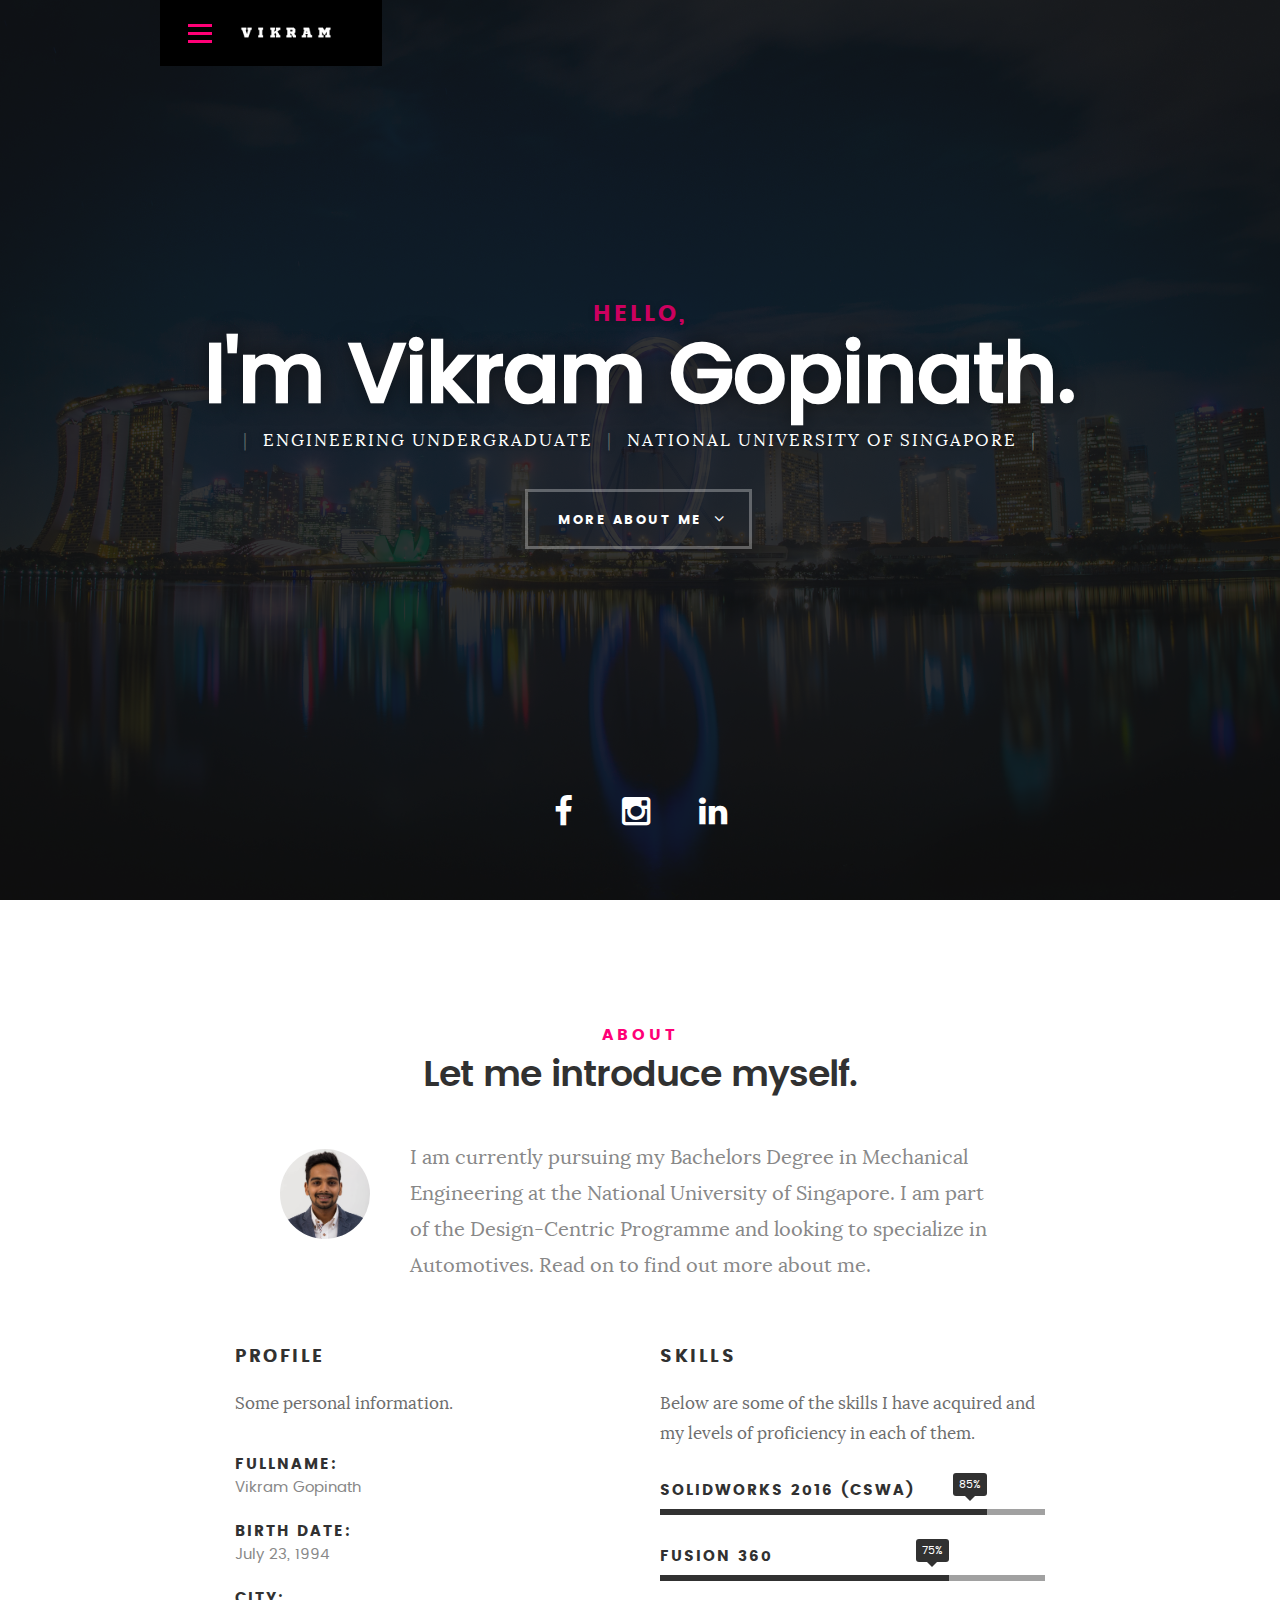
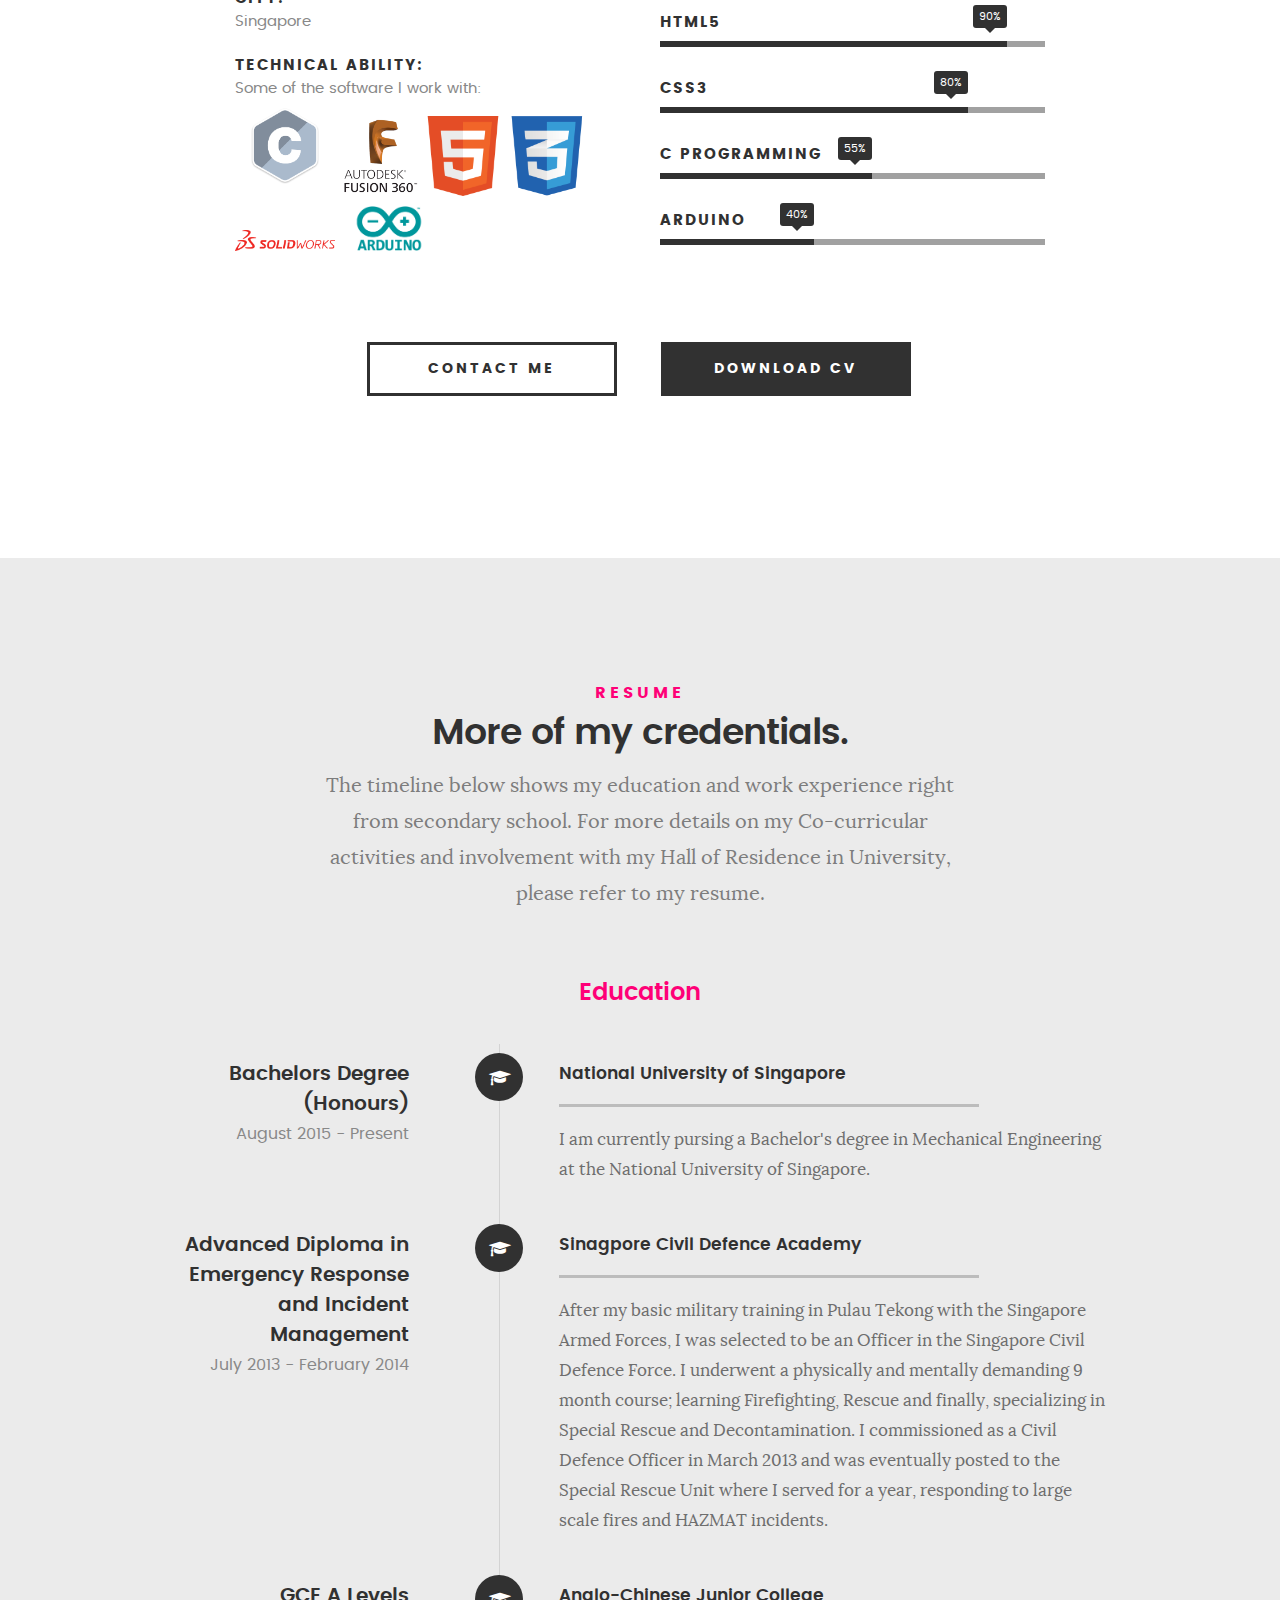
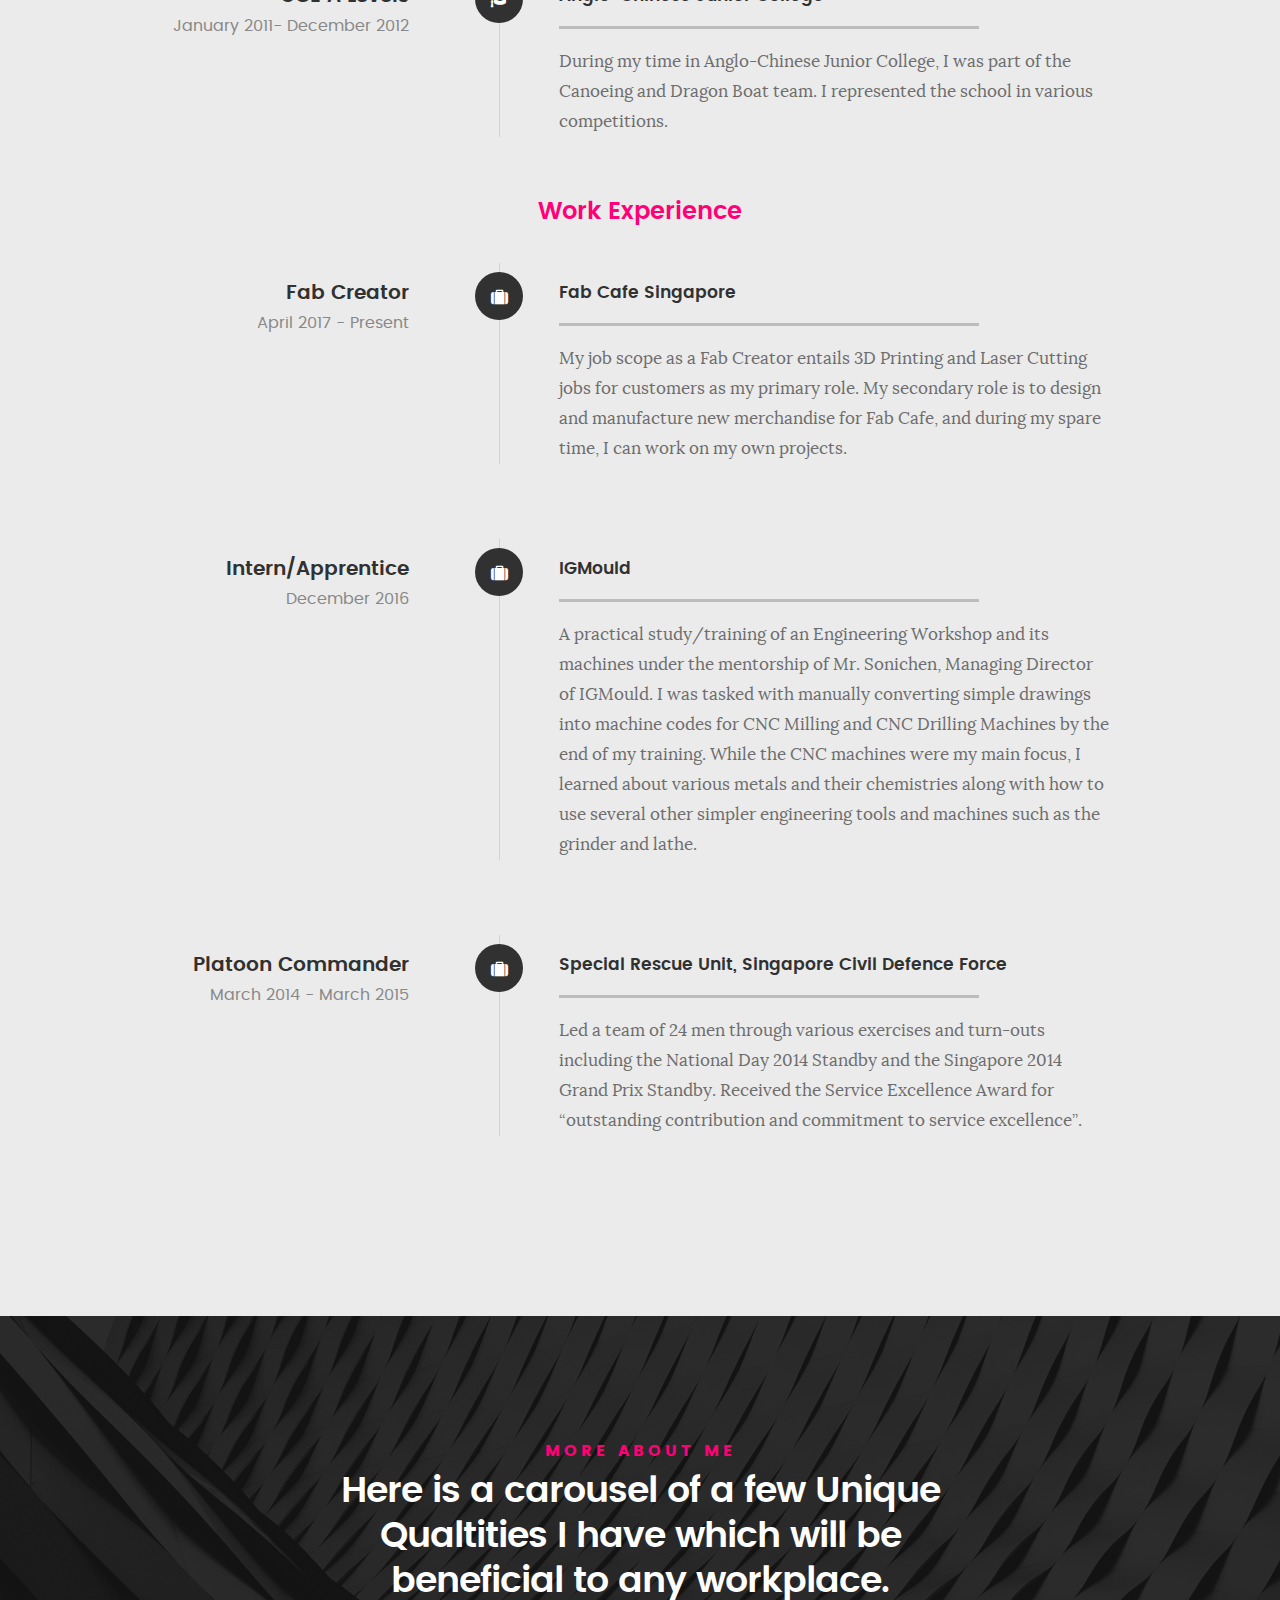
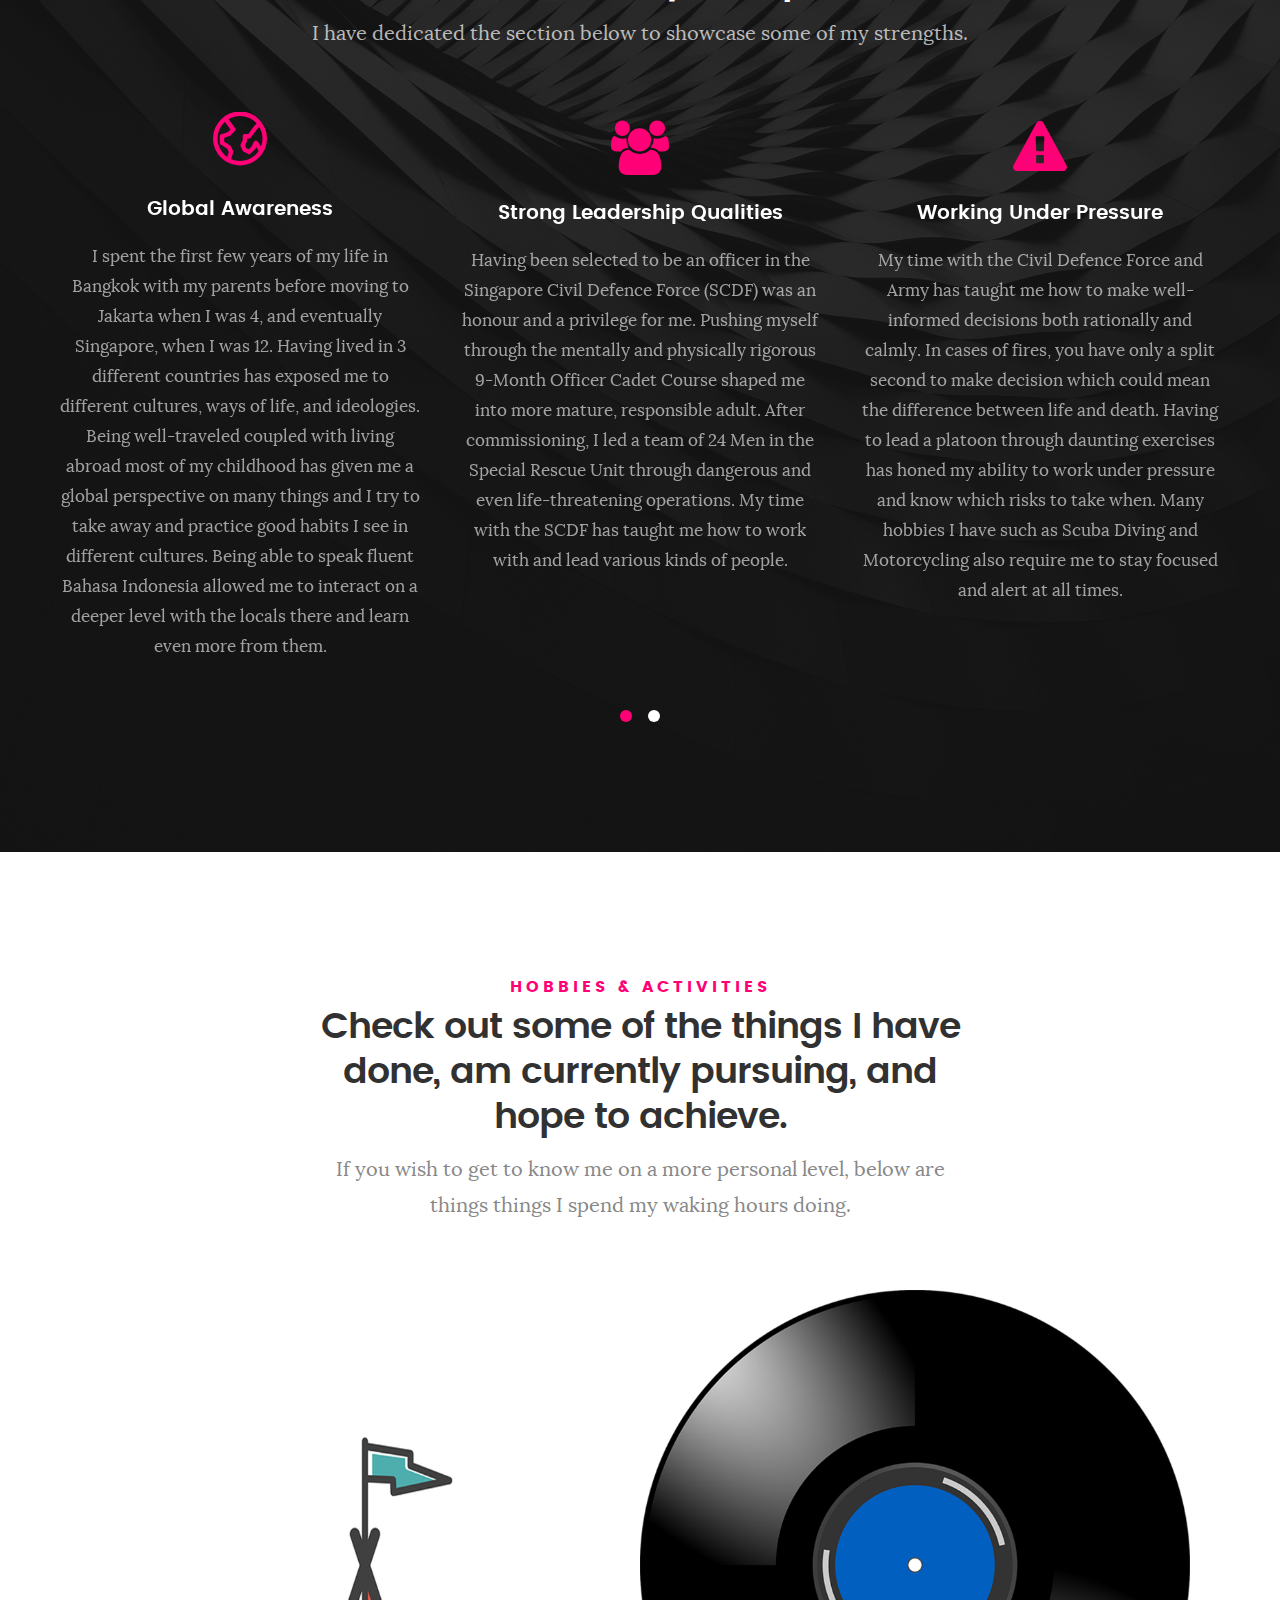
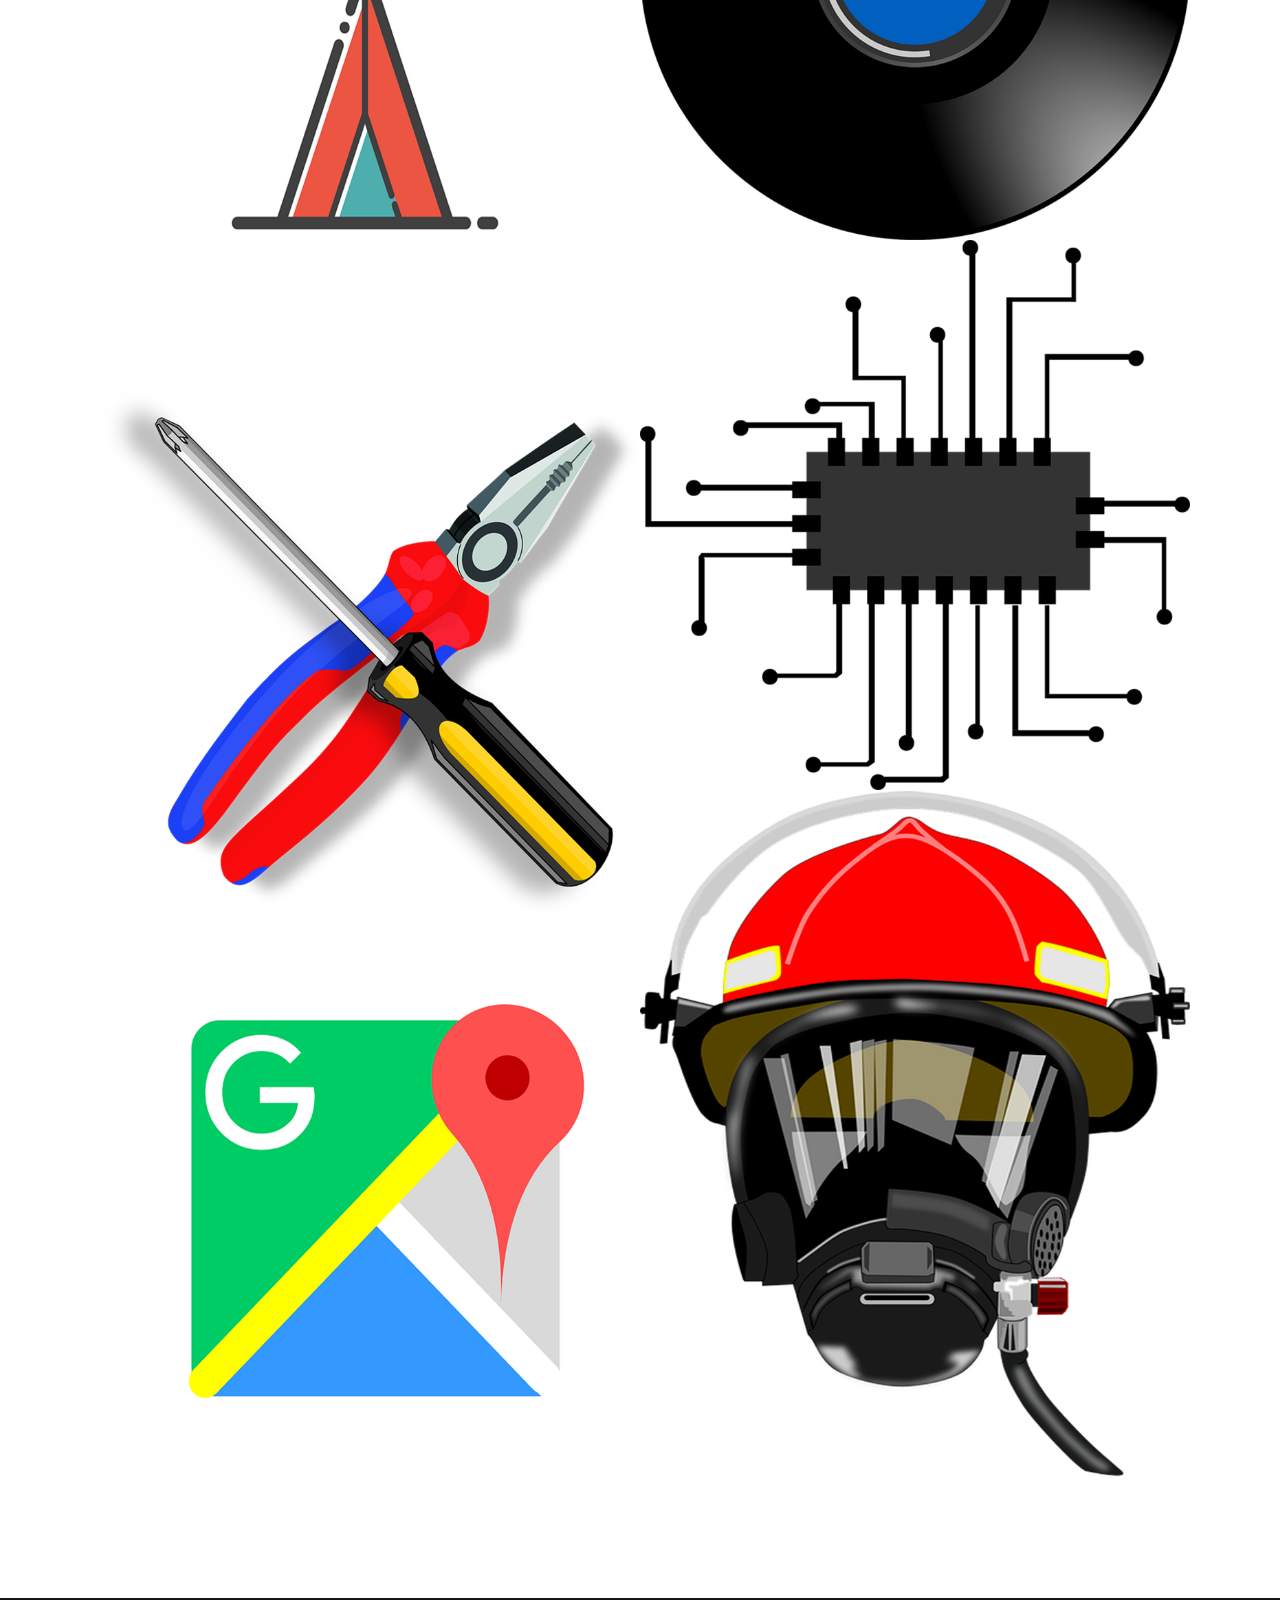
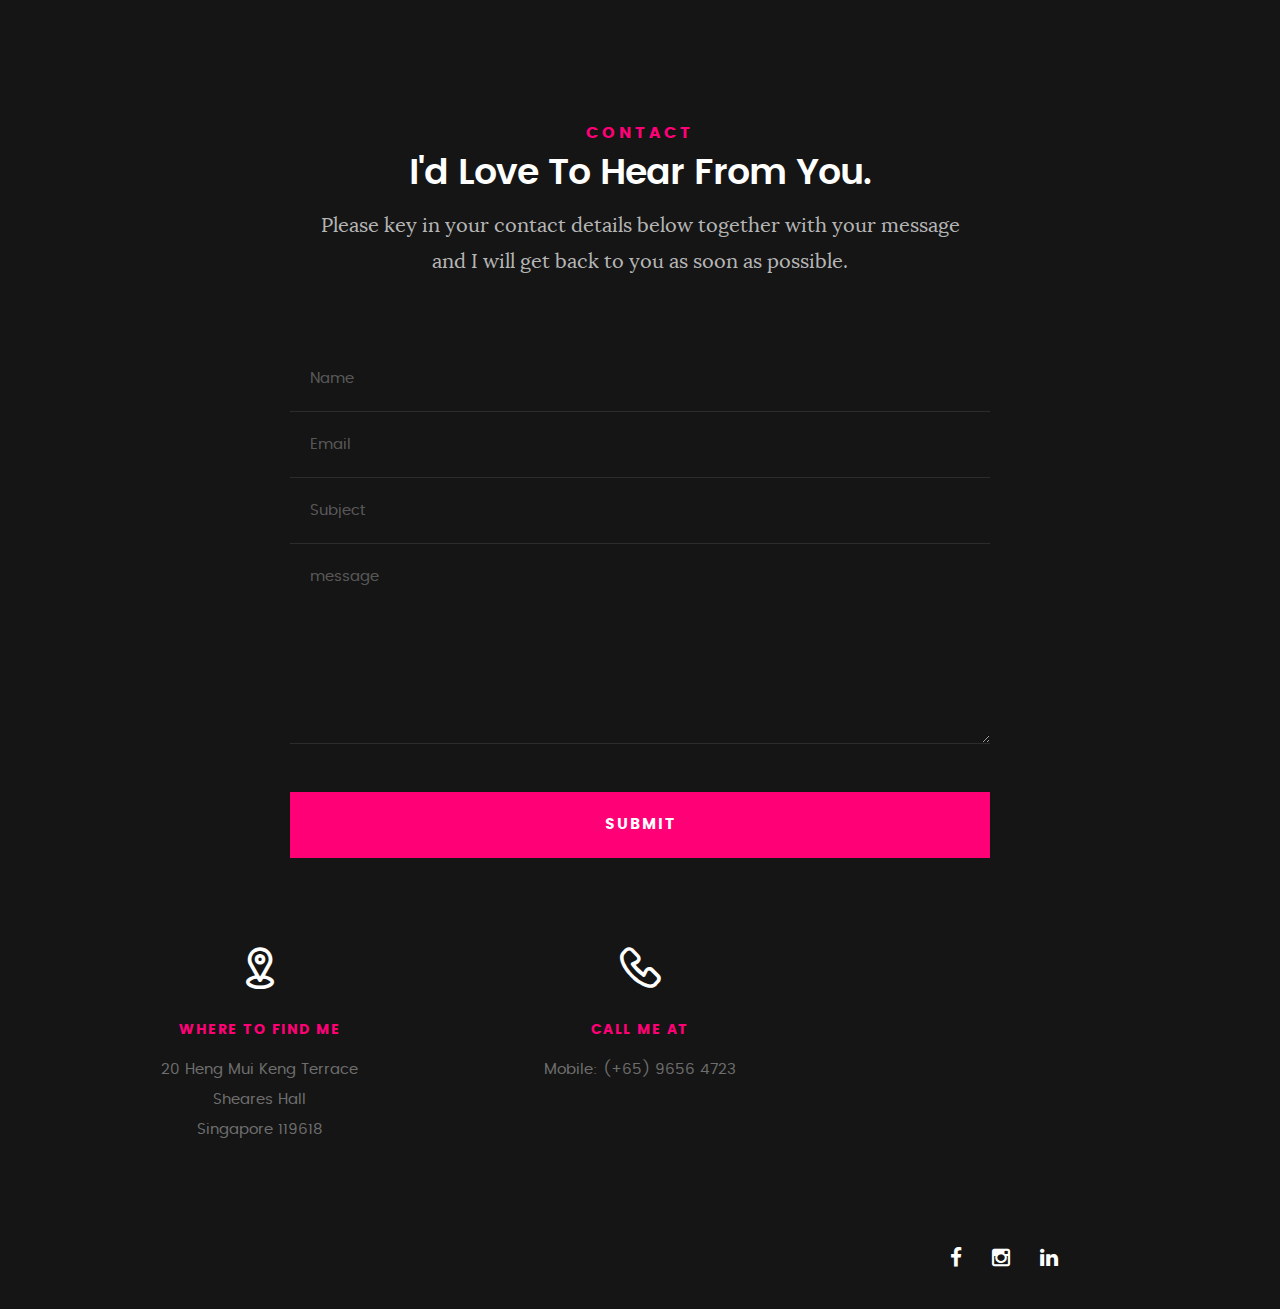
==== commit cd8a45ef: "Update index.html" ====
--- a/index.html
+++ b/index.html
@@ -835,9 +835,9 @@
 
    			<p>vikram1994g@gmail.com<br>
 			   	vikramgopinath@u.nus.edu			     
-			   </p> -->
-
-   		</div>
+			   </p>
+
+   		</div> -->
 
    		<div class="col-four tab-full">
 
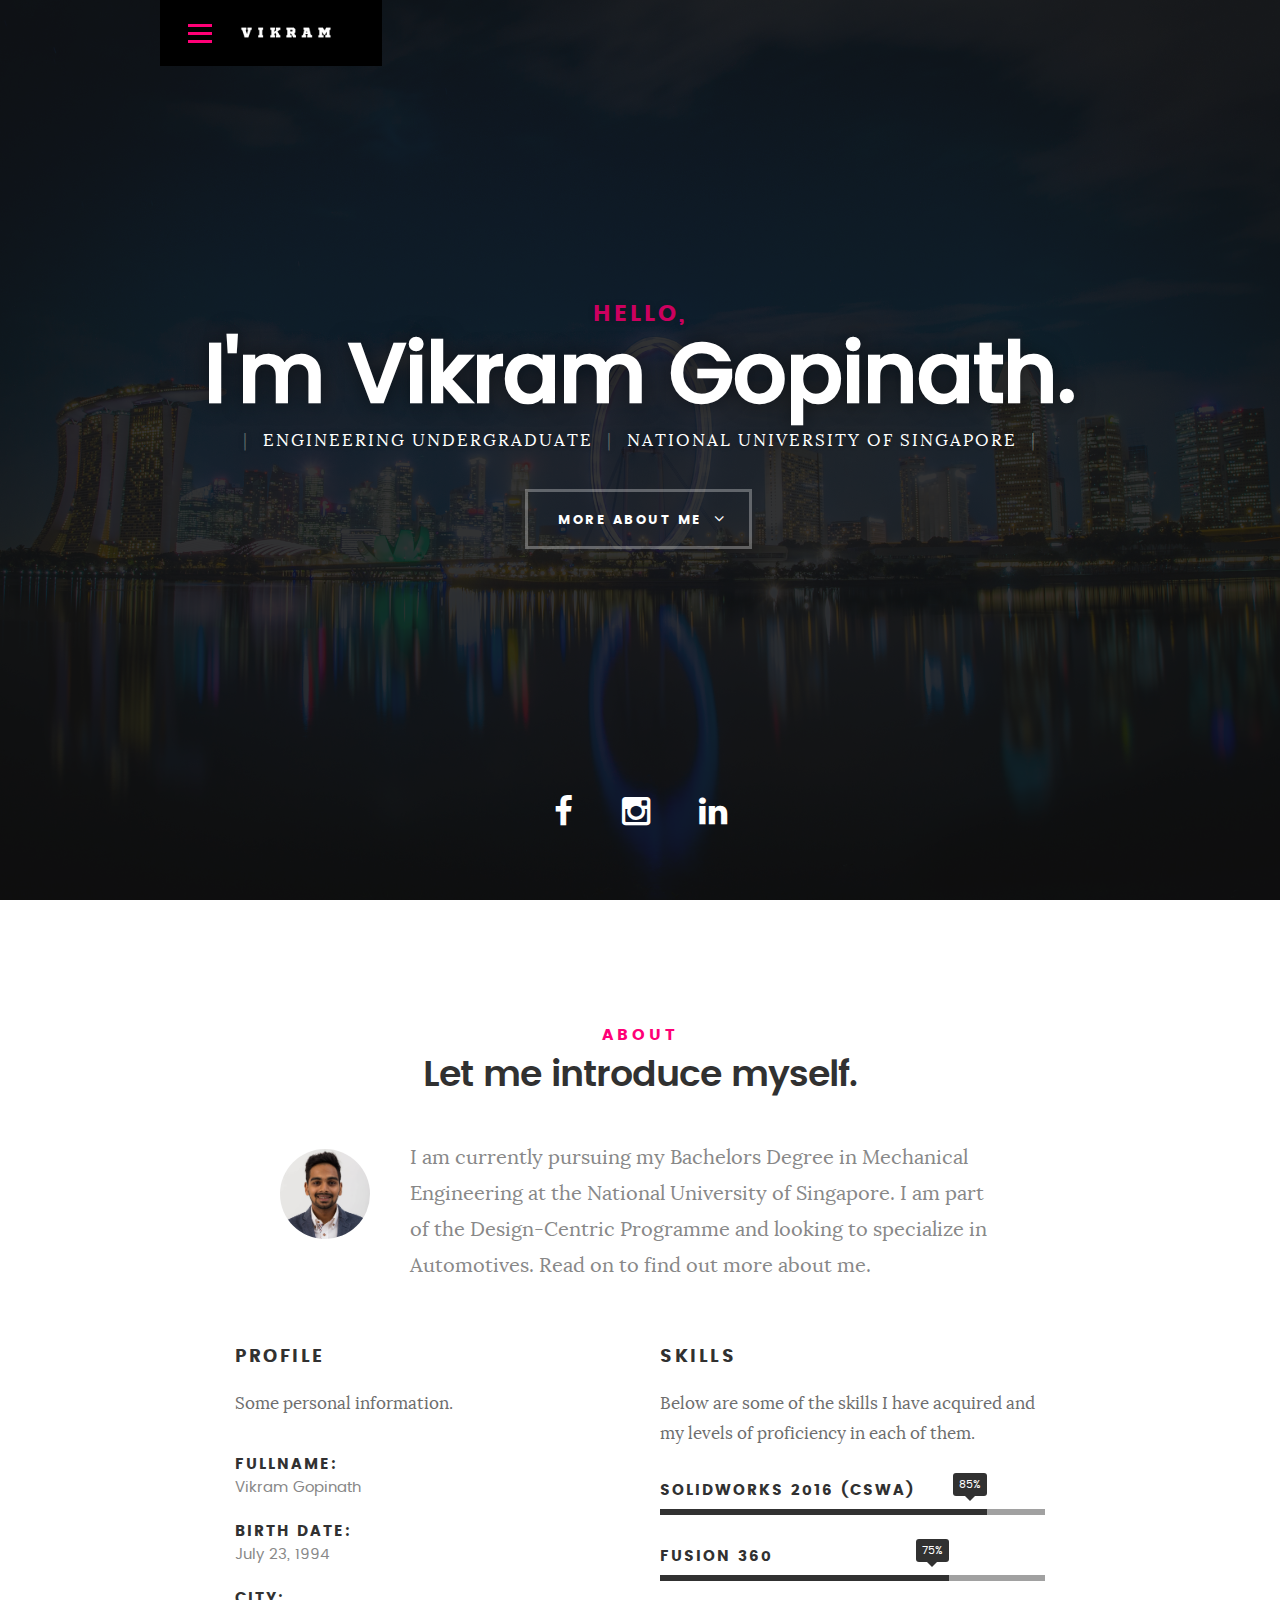
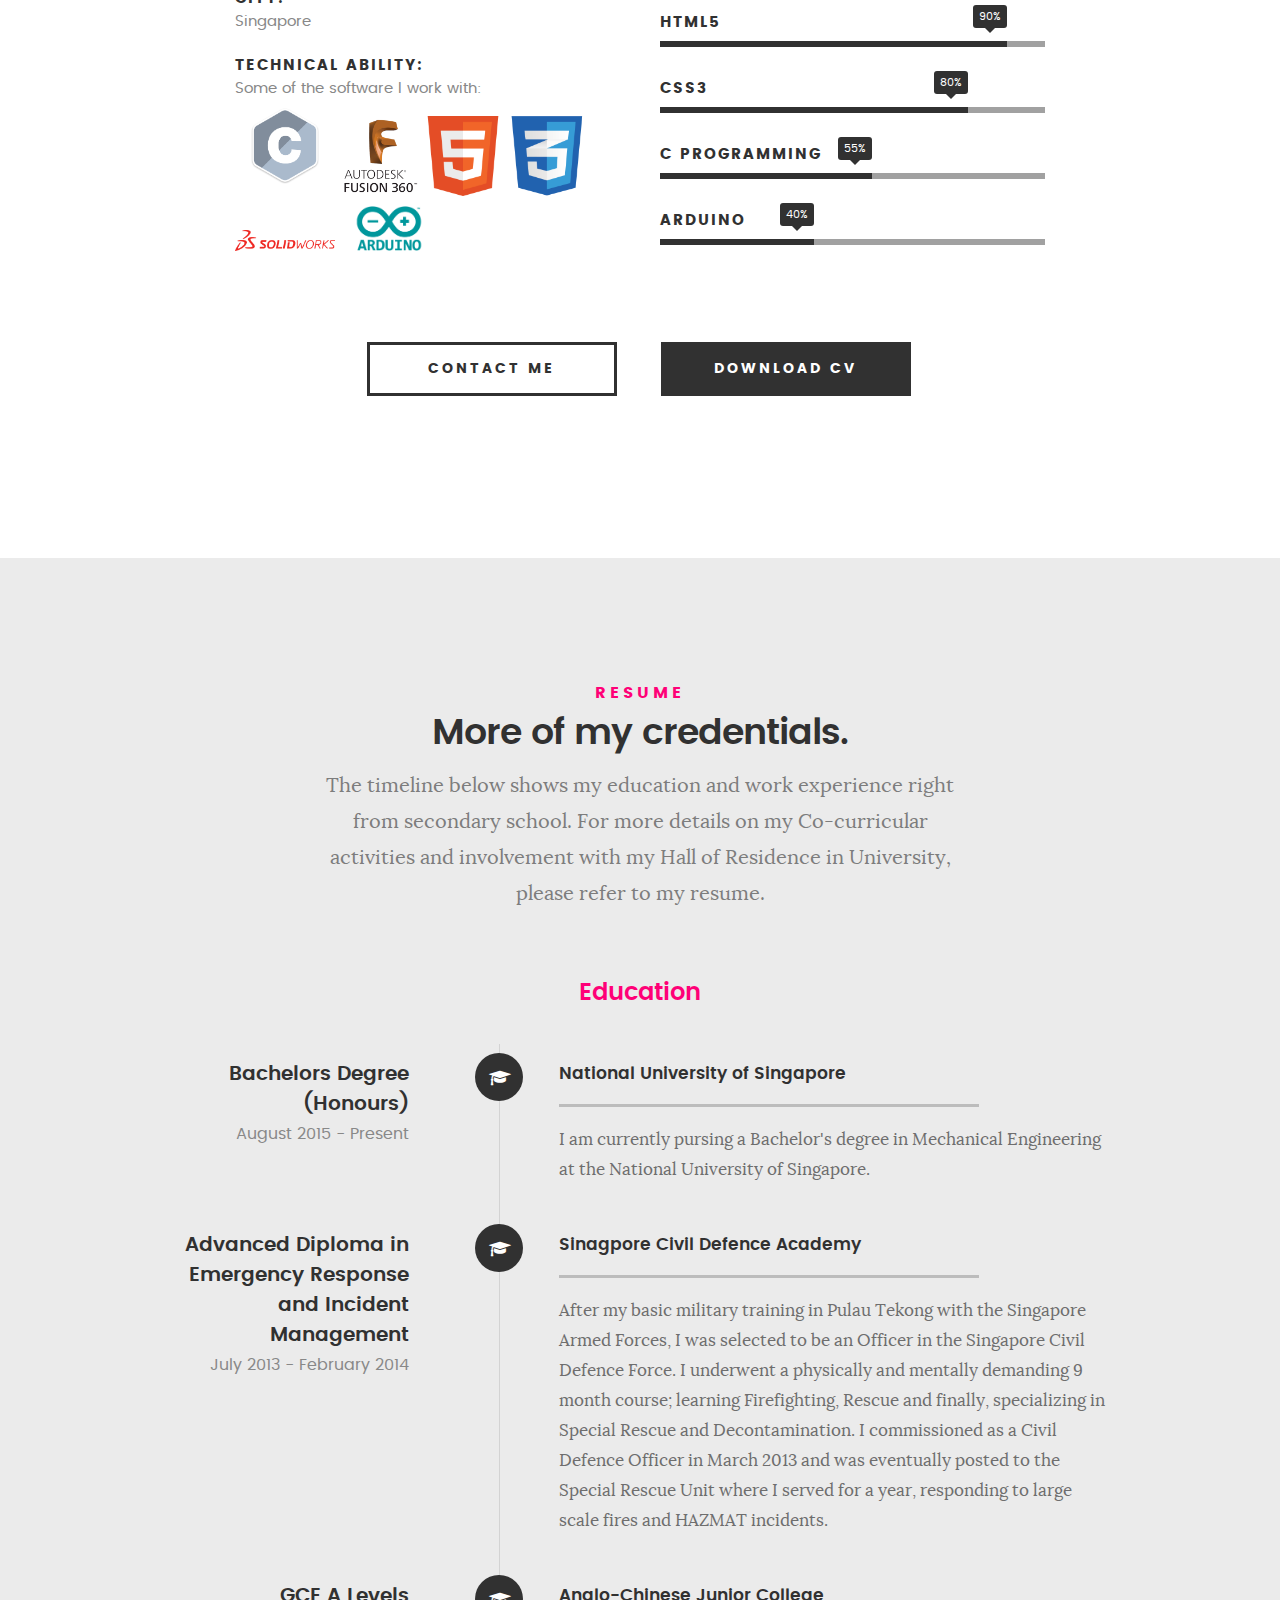
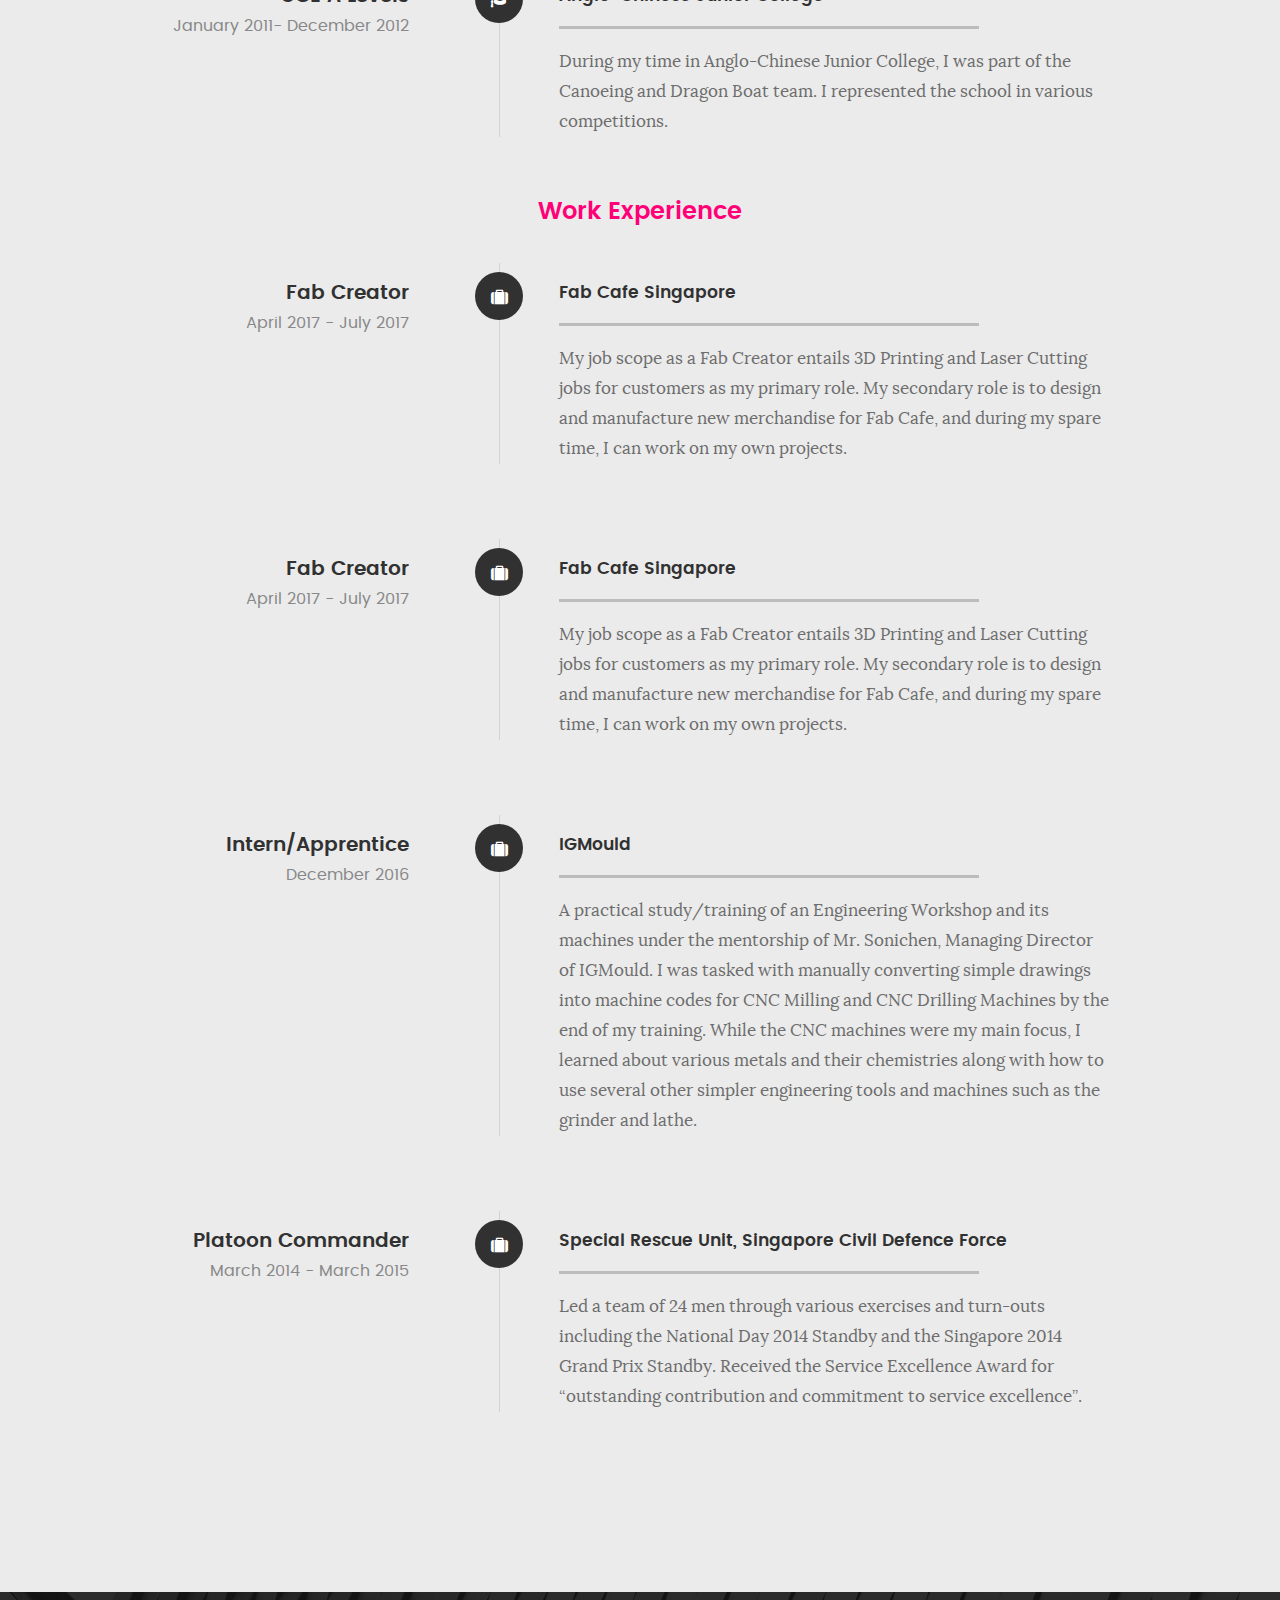
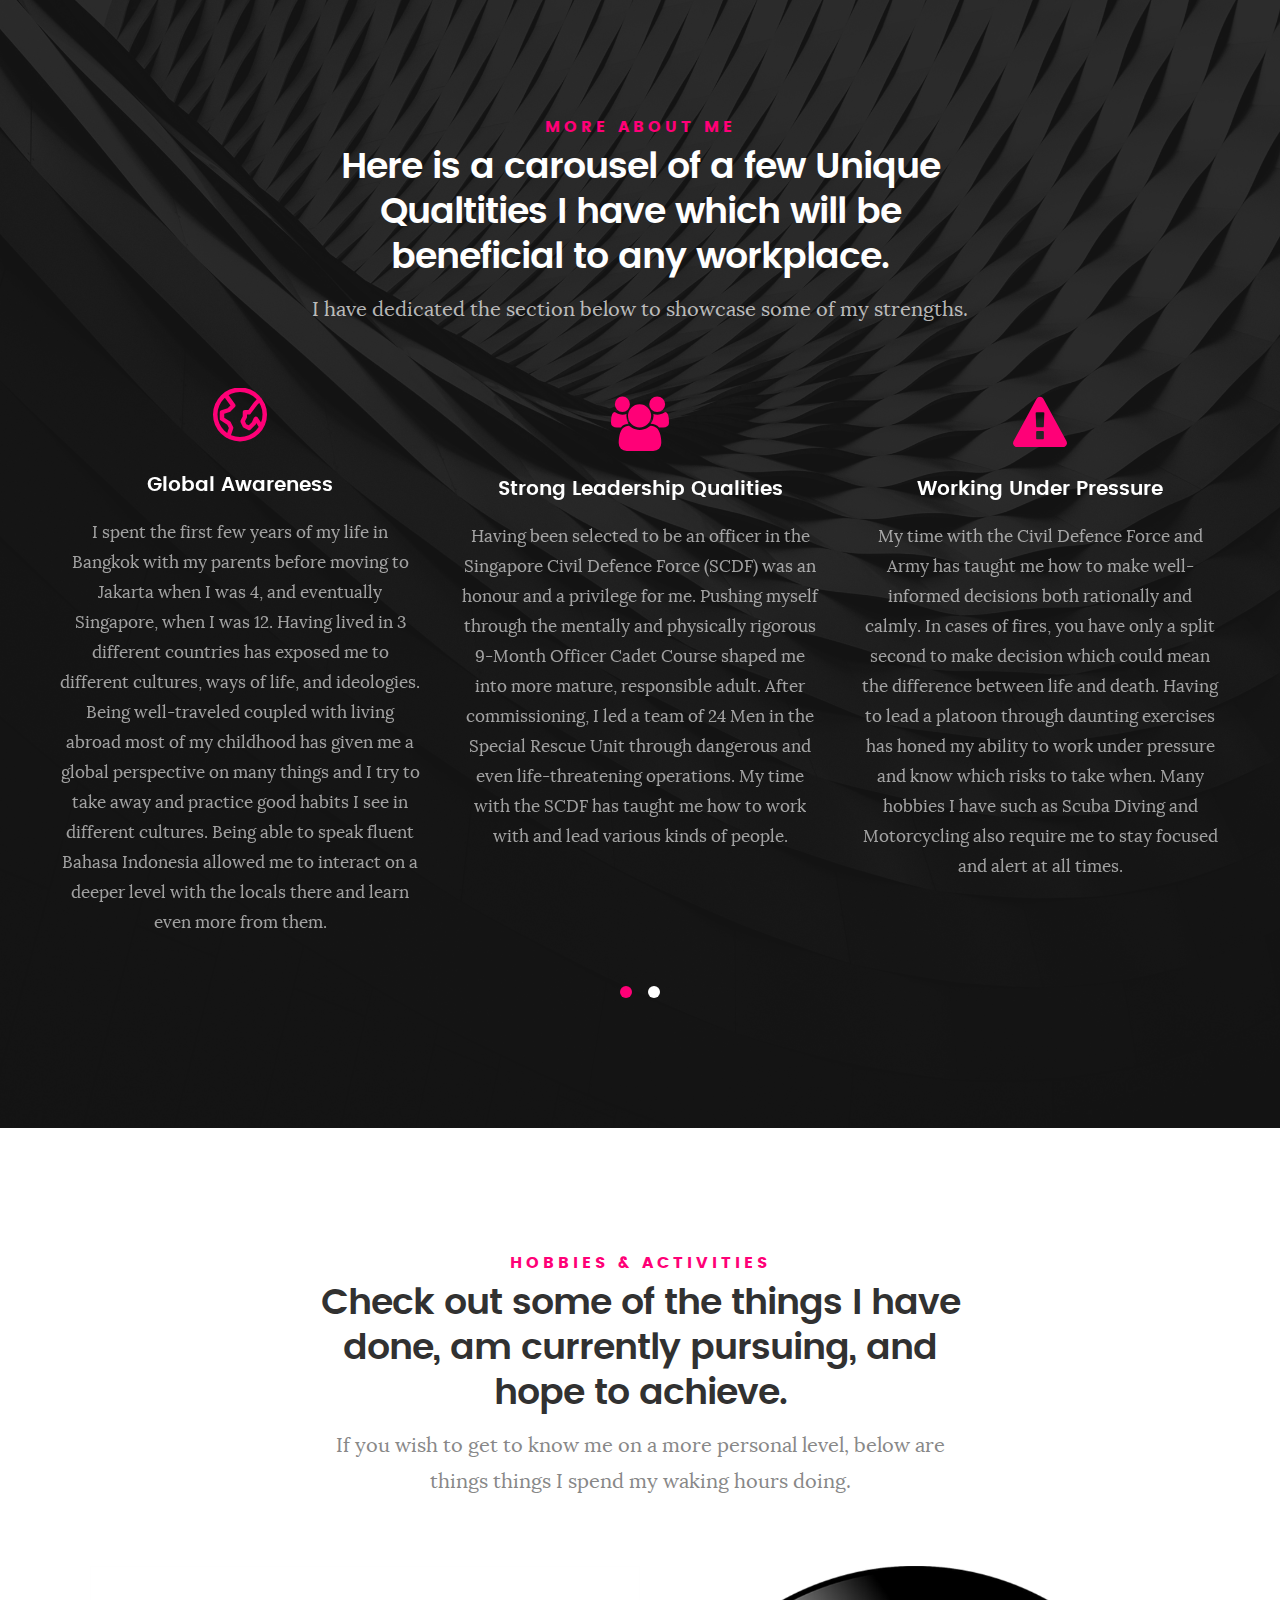
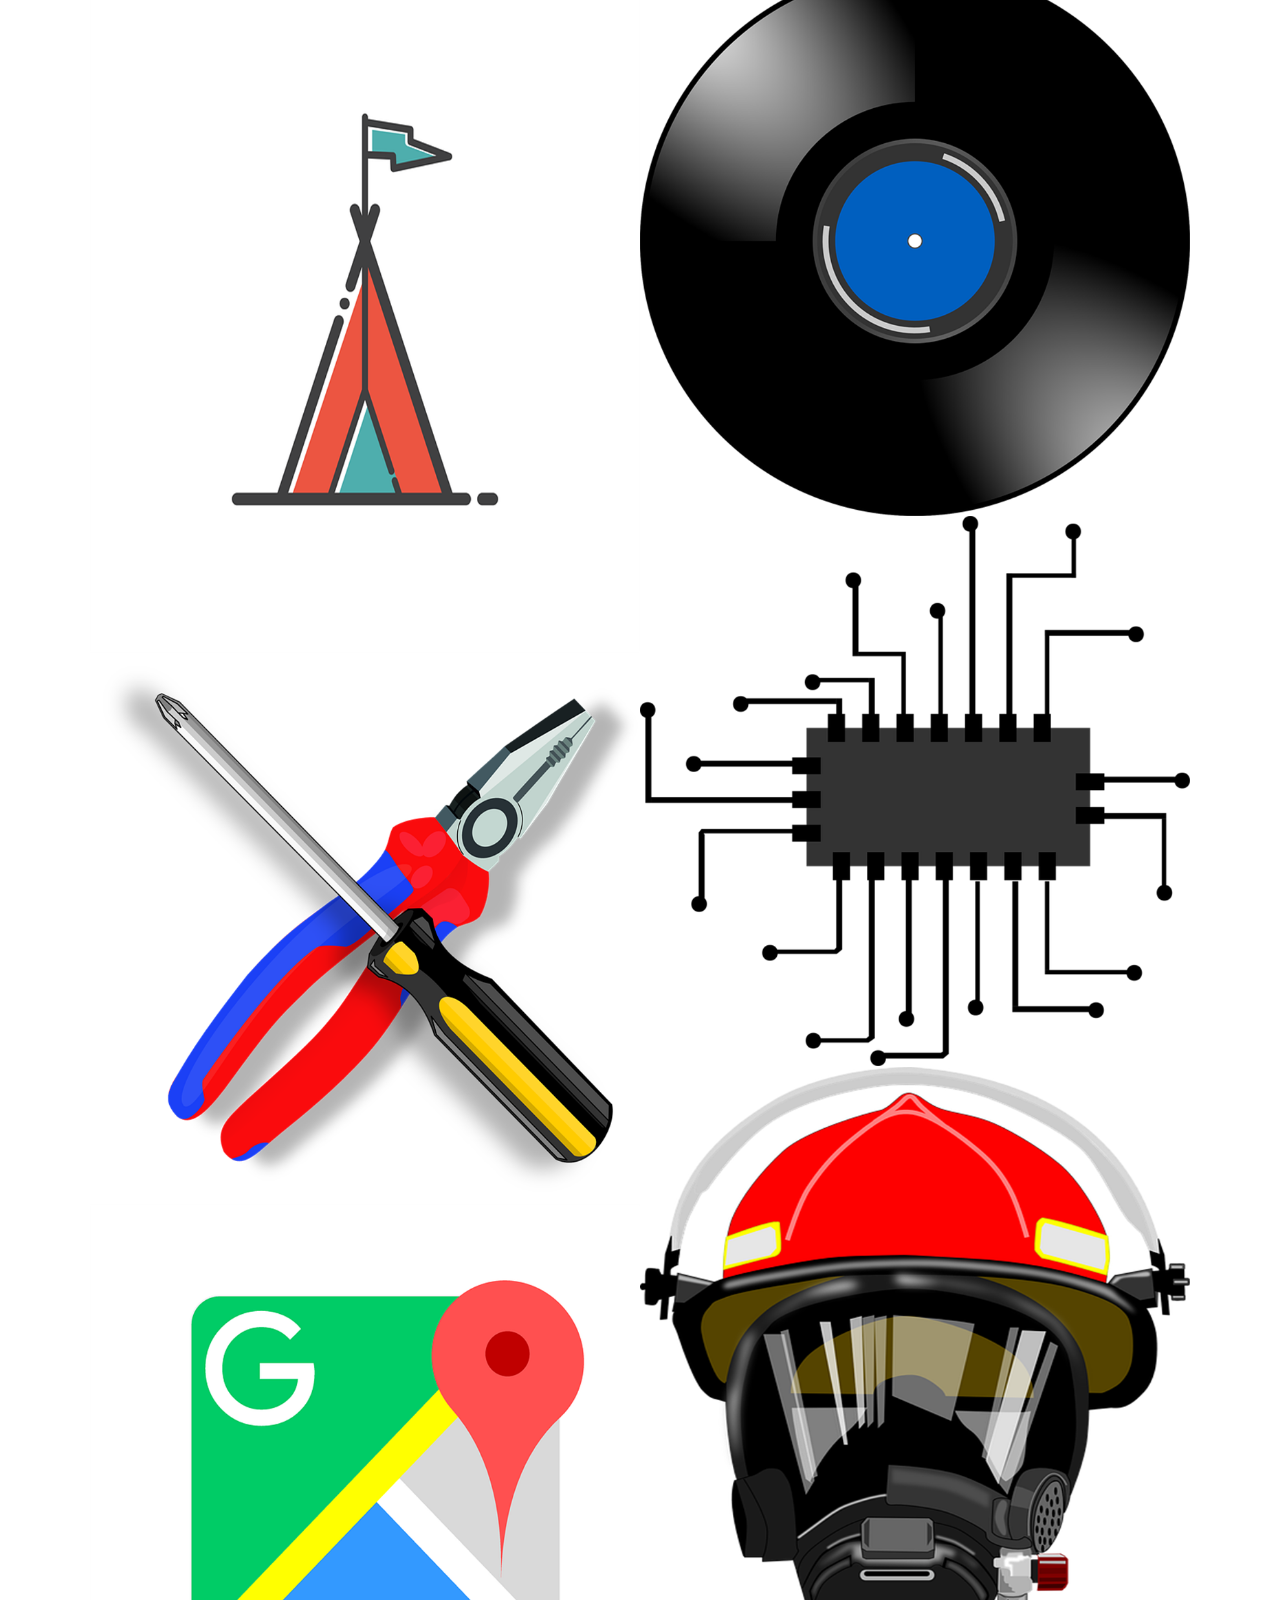
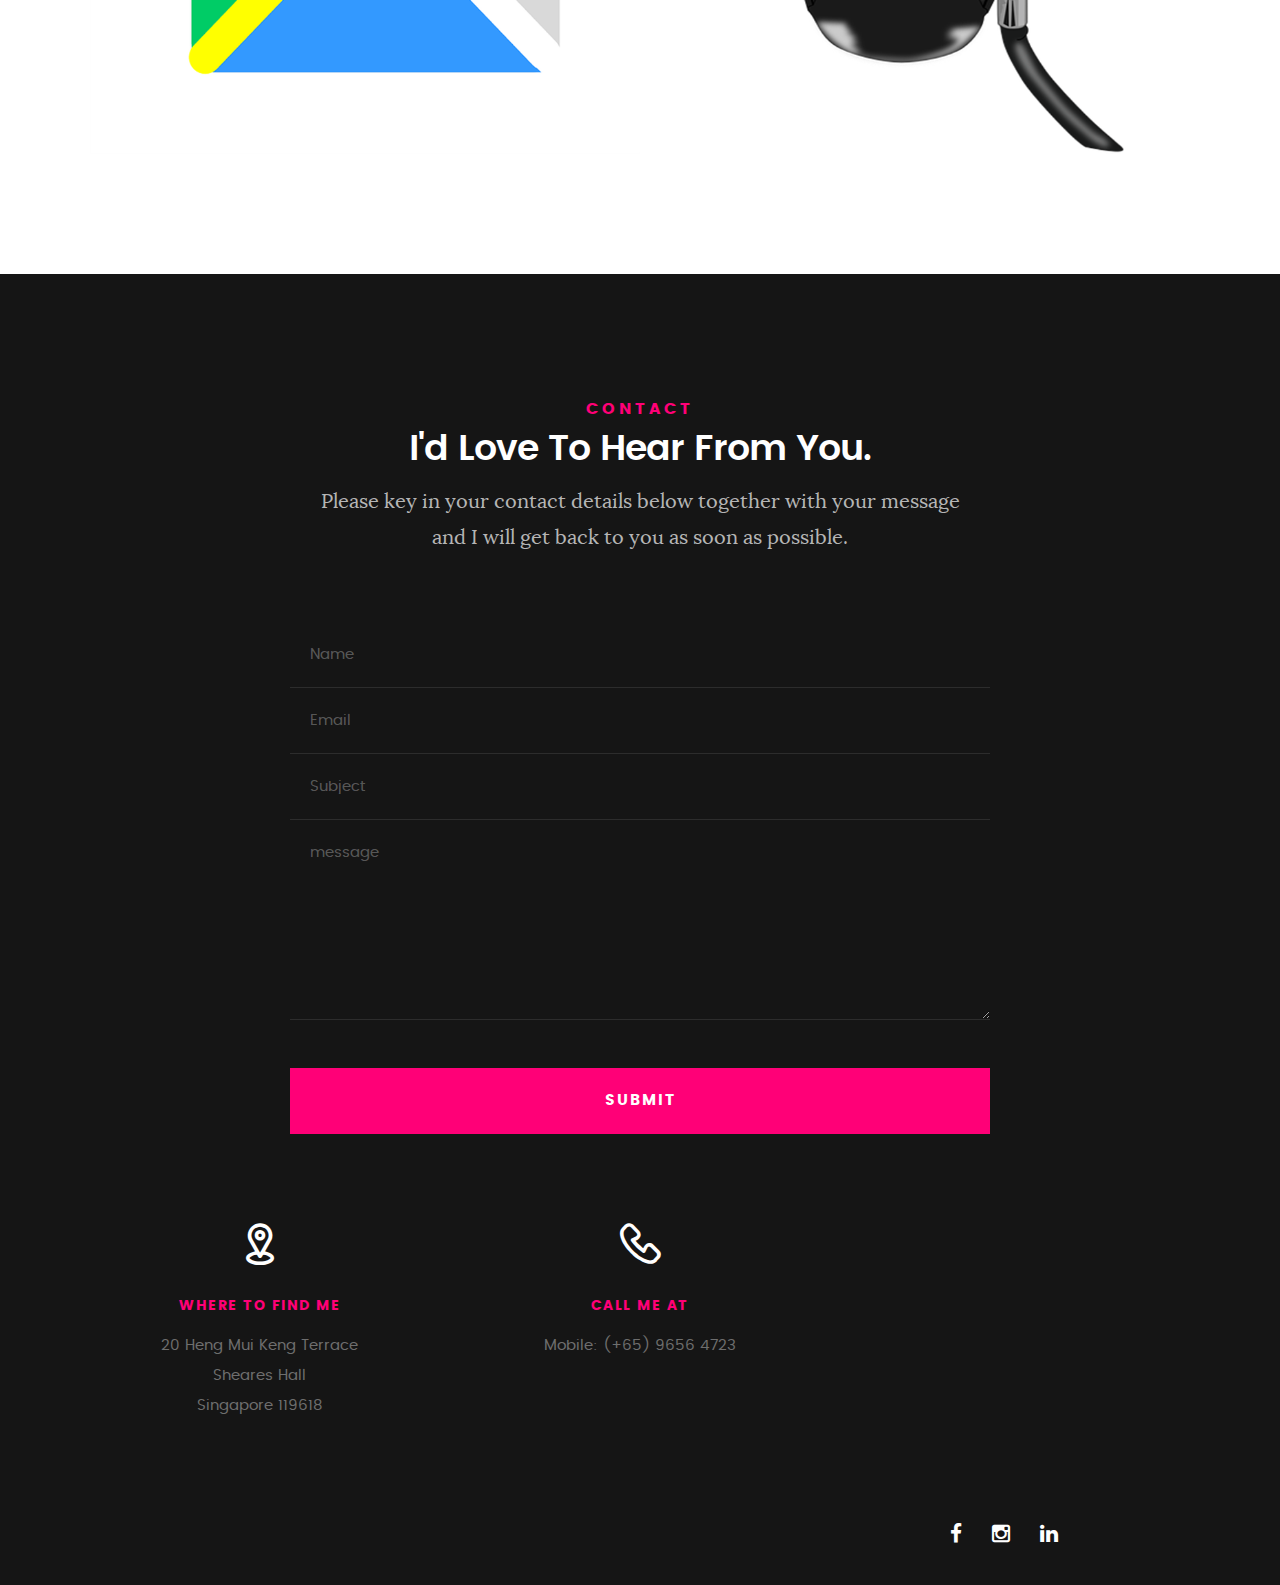
==== commit e1fdc29e: "Update index.html" ====
--- a/index.html
+++ b/index.html
@@ -296,7 +296,8 @@
    			<h2>Work Experience</h2>
 
    		</div> <!-- /resume-header -->
-	<div class="col-twelve">
+		
+		<div class="col-twelve">
 
    			<div class="timeline-wrap">
 
@@ -308,7 +309,34 @@
 
 	   				<div class="timeline-header">
 	   					<h3>Fab Creator</h3>
-	   					<p>April 2017 - Present</p>
+	   					<p>April 2017 - July 2017</p>
+	   				</div>
+
+	   				<div class="timeline-content">
+	   					<h4>Fab Cafe Singapore</h4>
+	   					<p>My job scope as a Fab Creator entails 3D Printing and Laser Cutting jobs for customers as my primary role. My secondary role is to design and manufacture new merchandise for Fab Cafe, and during my spare time, I can work on my own projects.
+						</p>
+	   				</div>
+
+	   			</div> <!-- /timeline-block -->
+
+   			</div> <!-- /timeline-wrap -->   			
+
+   		</div> <!-- /col-twelve -->	
+		
+	<div class="col-twelve">
+
+   			<div class="timeline-wrap">
+
+   				<div class="timeline-block">
+
+	   				<div class="timeline-ico">
+	   					<i class="fa fa-suitcase" aria-hidden="true"></i>
+	   				</div>
+
+	   				<div class="timeline-header">
+	   					<h3>Fab Creator</h3>
+	   					<p>April 2017 - July 2017</p>
 	   				</div>
 
 	   				<div class="timeline-content">
@@ -683,12 +711,13 @@
 
 					   <div class="description-box">
 					      <h4>Projects</h4>		      
-					      <p>I have built some simple Arduino project by myself such as an environmental station. I would love to dedicate more time to Arduuino during the holidays where I plan to build a mini car.</p>			               
-					      <p>I am currently working with my Professor, mentor and 4 group mates to build the world's first ultralight and electric Autogyro. We aim to get the machine flying by August 2017. Click on the link to see a timelapse video of our progress. (COMING SOON)</p>
+					      <li>I am currently working with my Professor, mentor and 4 group mates to build the world's first ultralight and electric Autogyro. My team and I have been applying engineering concepts and ideas taught in school, to our project. Such as understanding the weight distribution of the autogyro and stress dstribution throughout the plane using both manual calculations and autoCAD software. We have also used concepts leared in our Fluid Mechanics class to help streamline our plane and improve efficiency. The aesthetics and ergonomics of the plane have also been designed using principles taught in Design thinking class. We aim to get the machine flying by August 2017. Click on the link to see our project poster. I will upload a video upon completion of the project.</li>
+					      <li>I have done numerous engineering projects in university but one of my favorites would be a truss bridge design project where we designed a truss bridge based on truss analysis calculations.</li>
+					      <li>I built some simple Arduino projects such as a environmental stations during my free time. I will dedicate more time to Arduino during the holiday where I plan to build a mini car and a truss bridge with Arduino-controlled lighting.</li>			               
 					   </div>
 
 			         <div class="link-box">
-			            <a href="http://www.youtube.com" target="_blank">Autogyro Video</a>
+			            <a href="images/Autogyro_Poster.pdf" target="_blank">Autogyro Poster</a>
 					      <a href="#" class="popup-modal-dismiss">Close</a>
 			         </div>		      
 
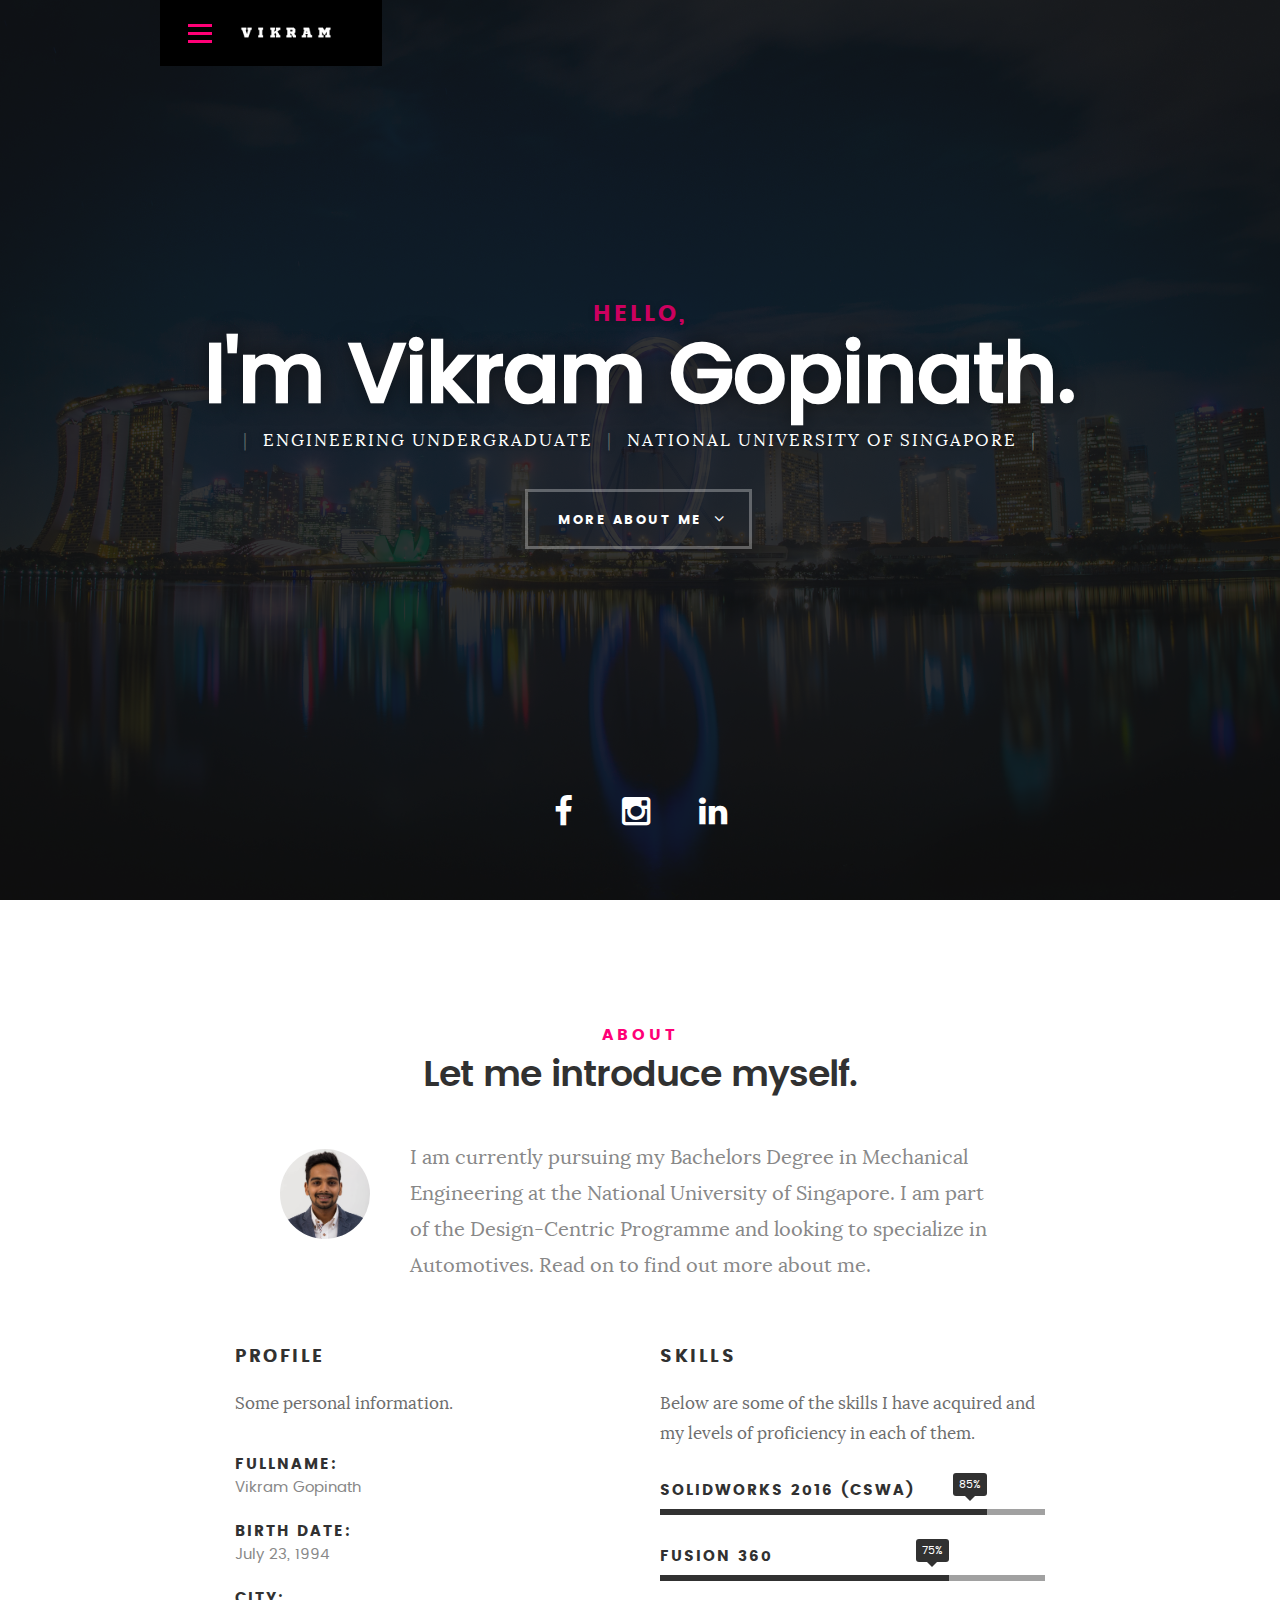
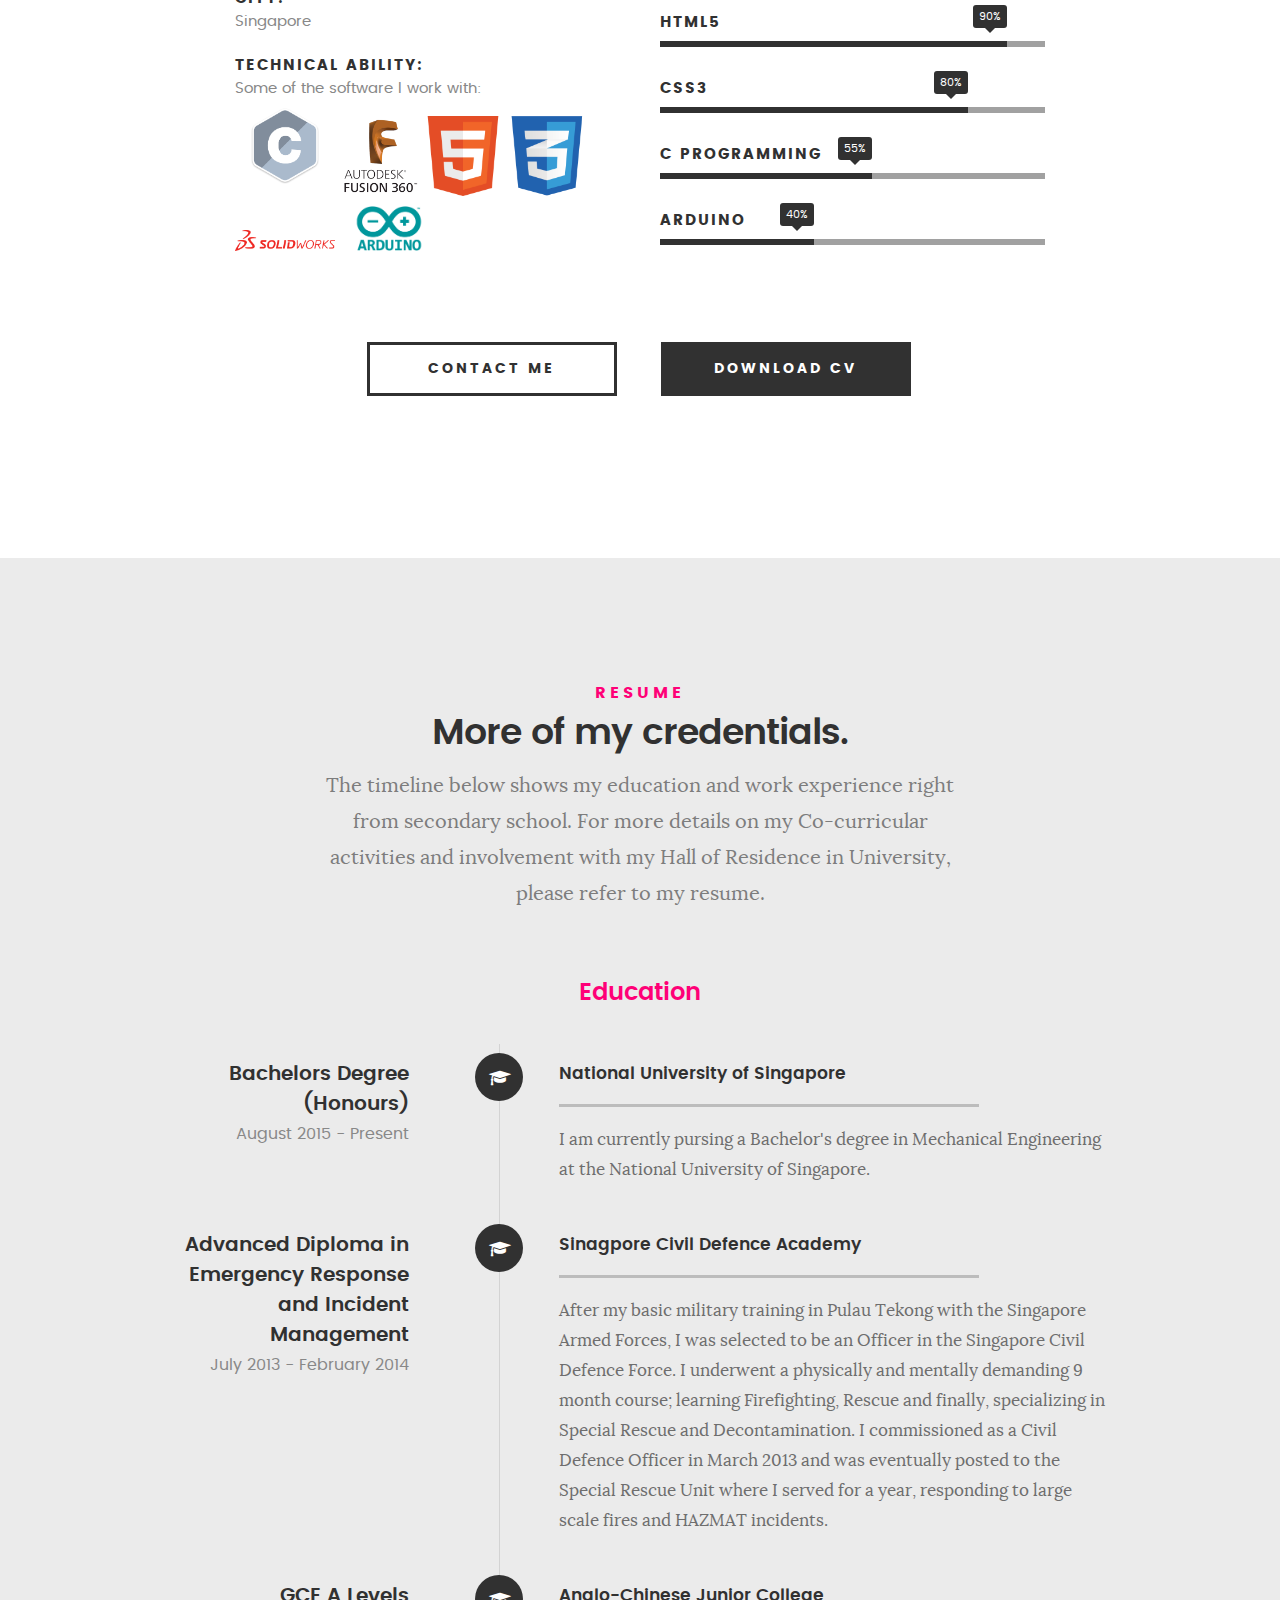
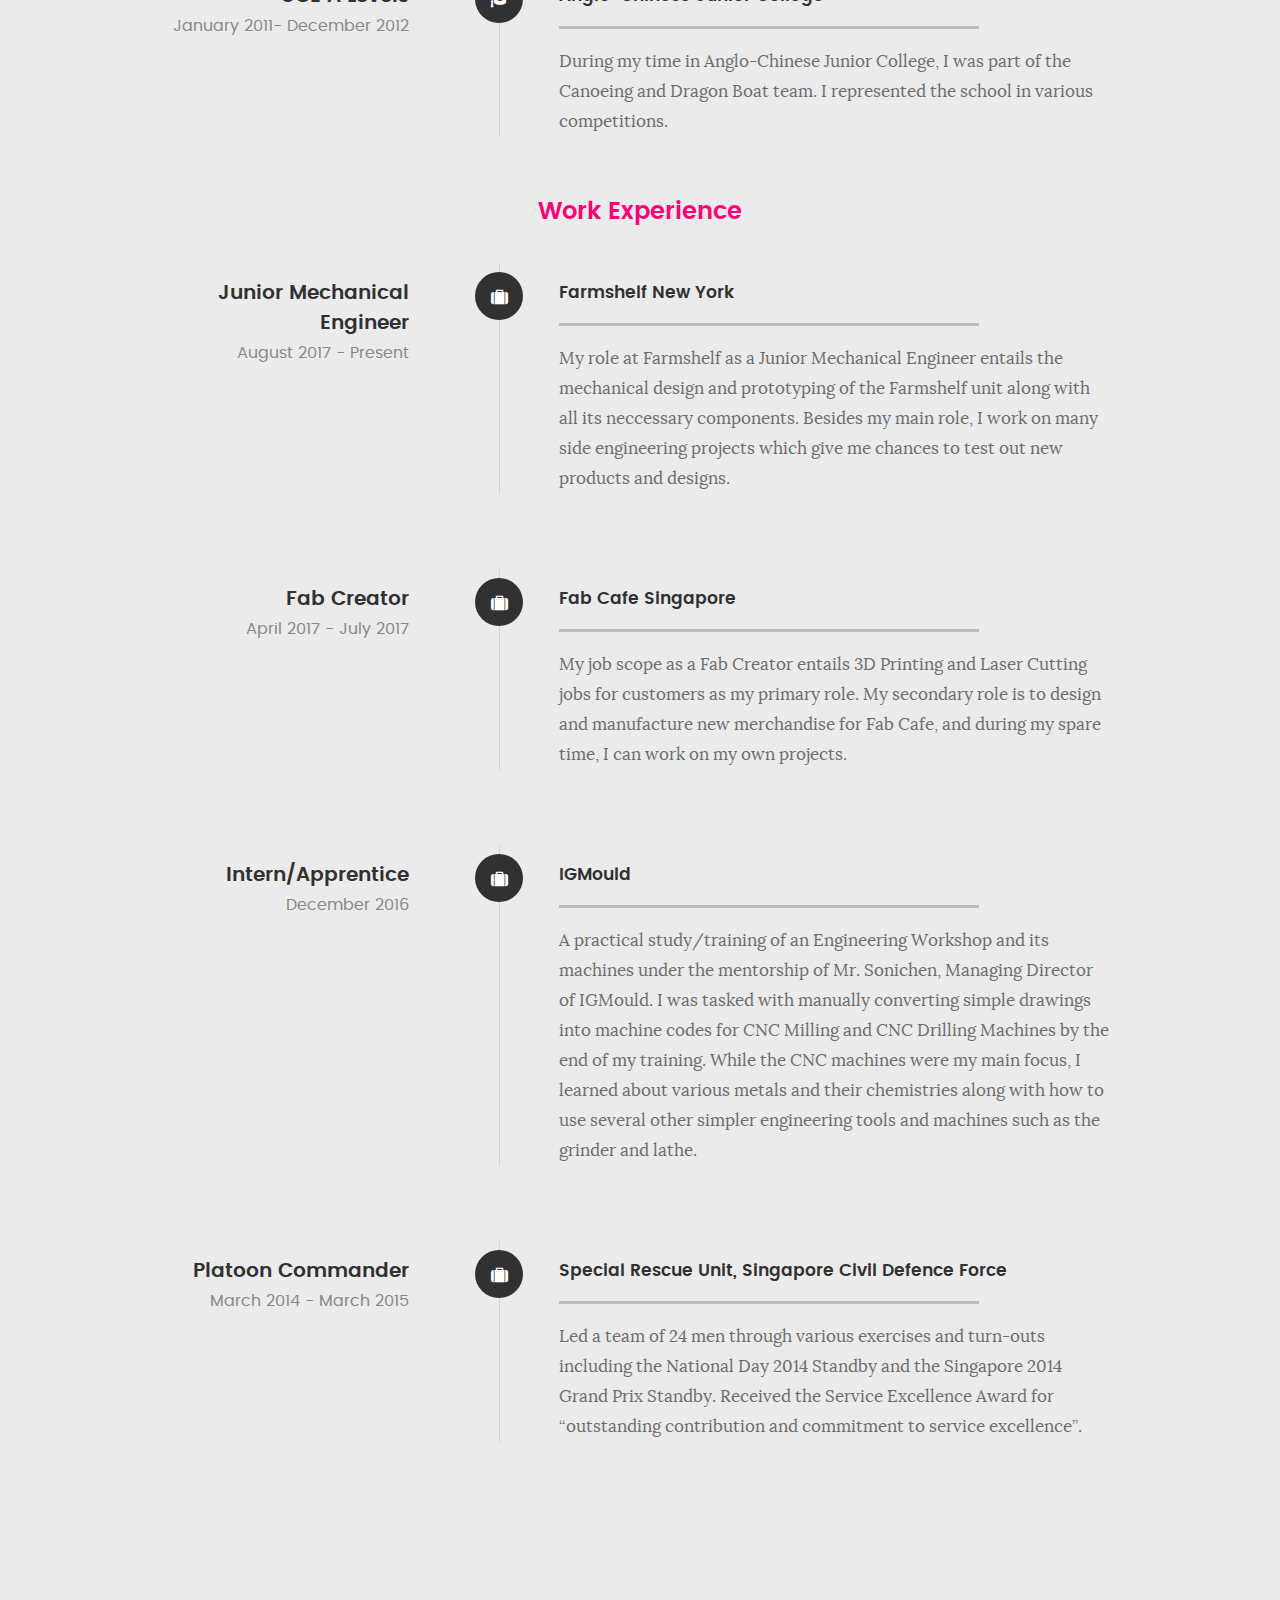
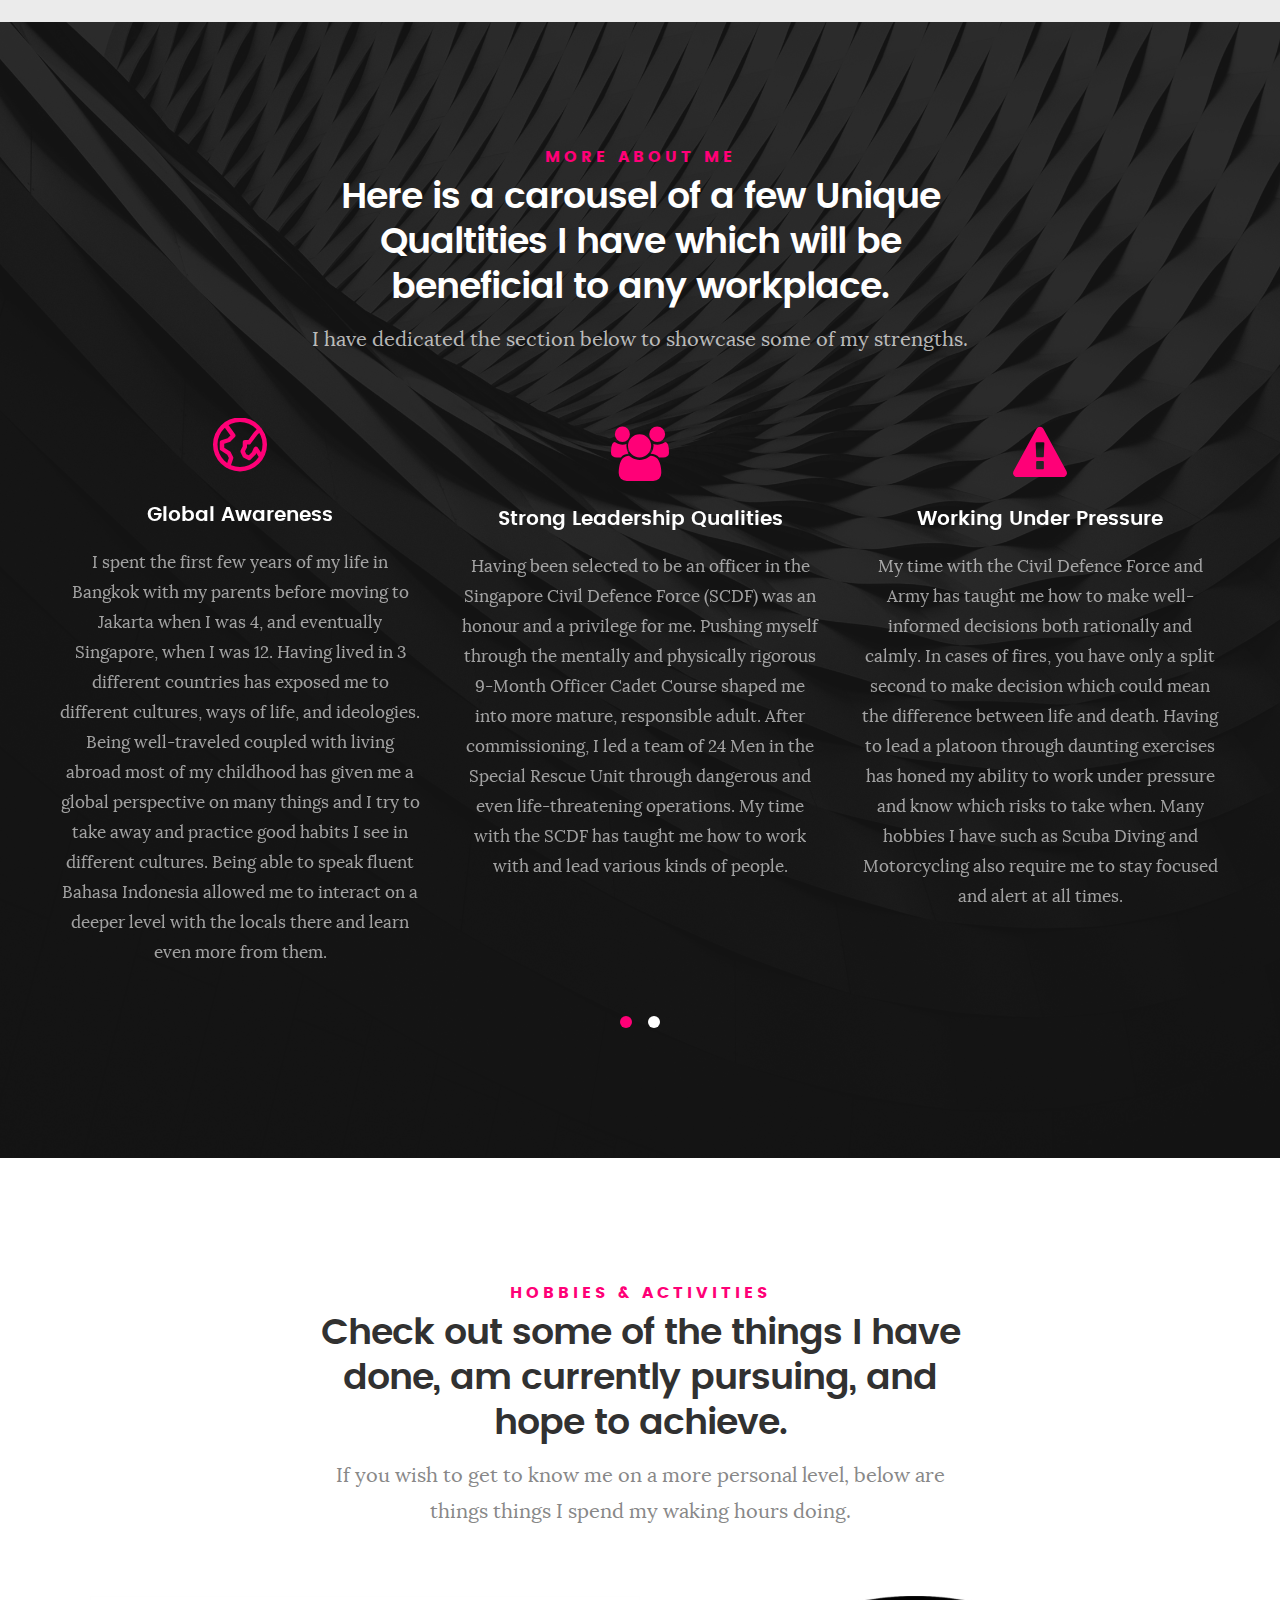
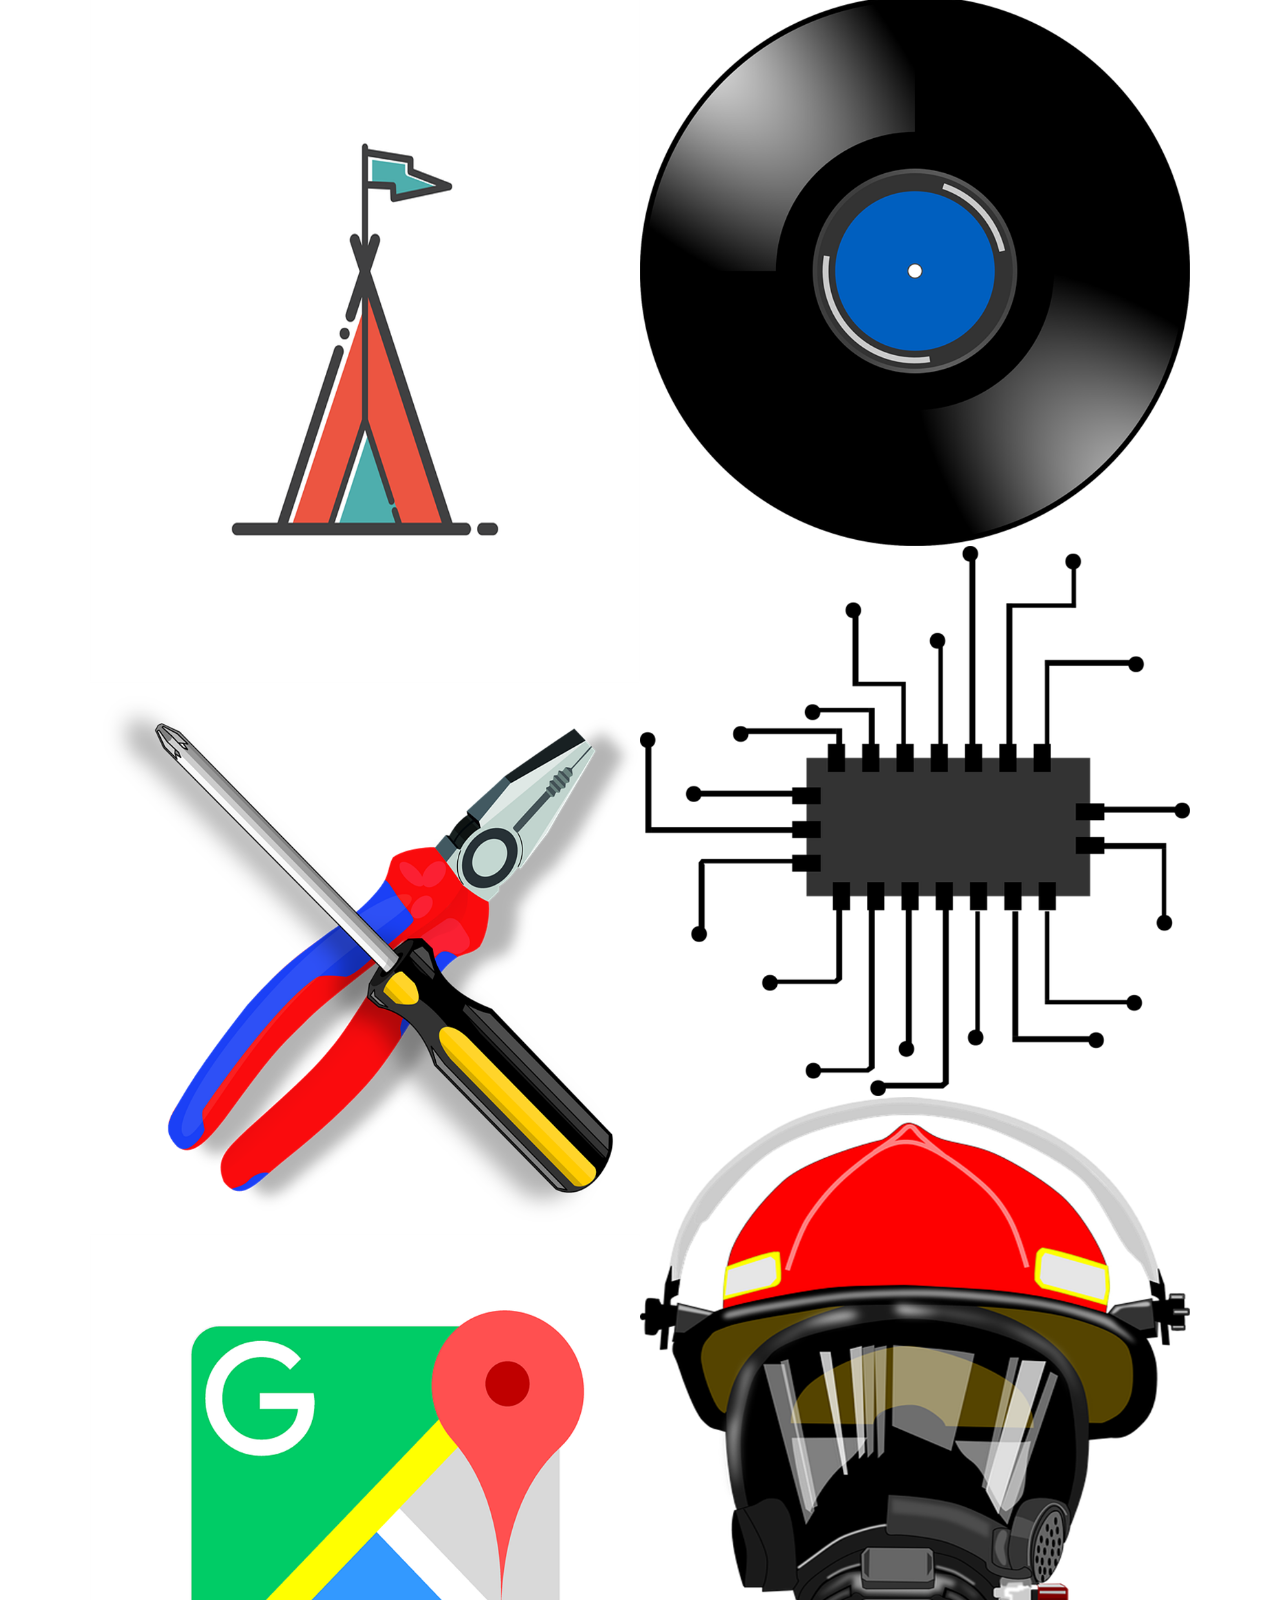
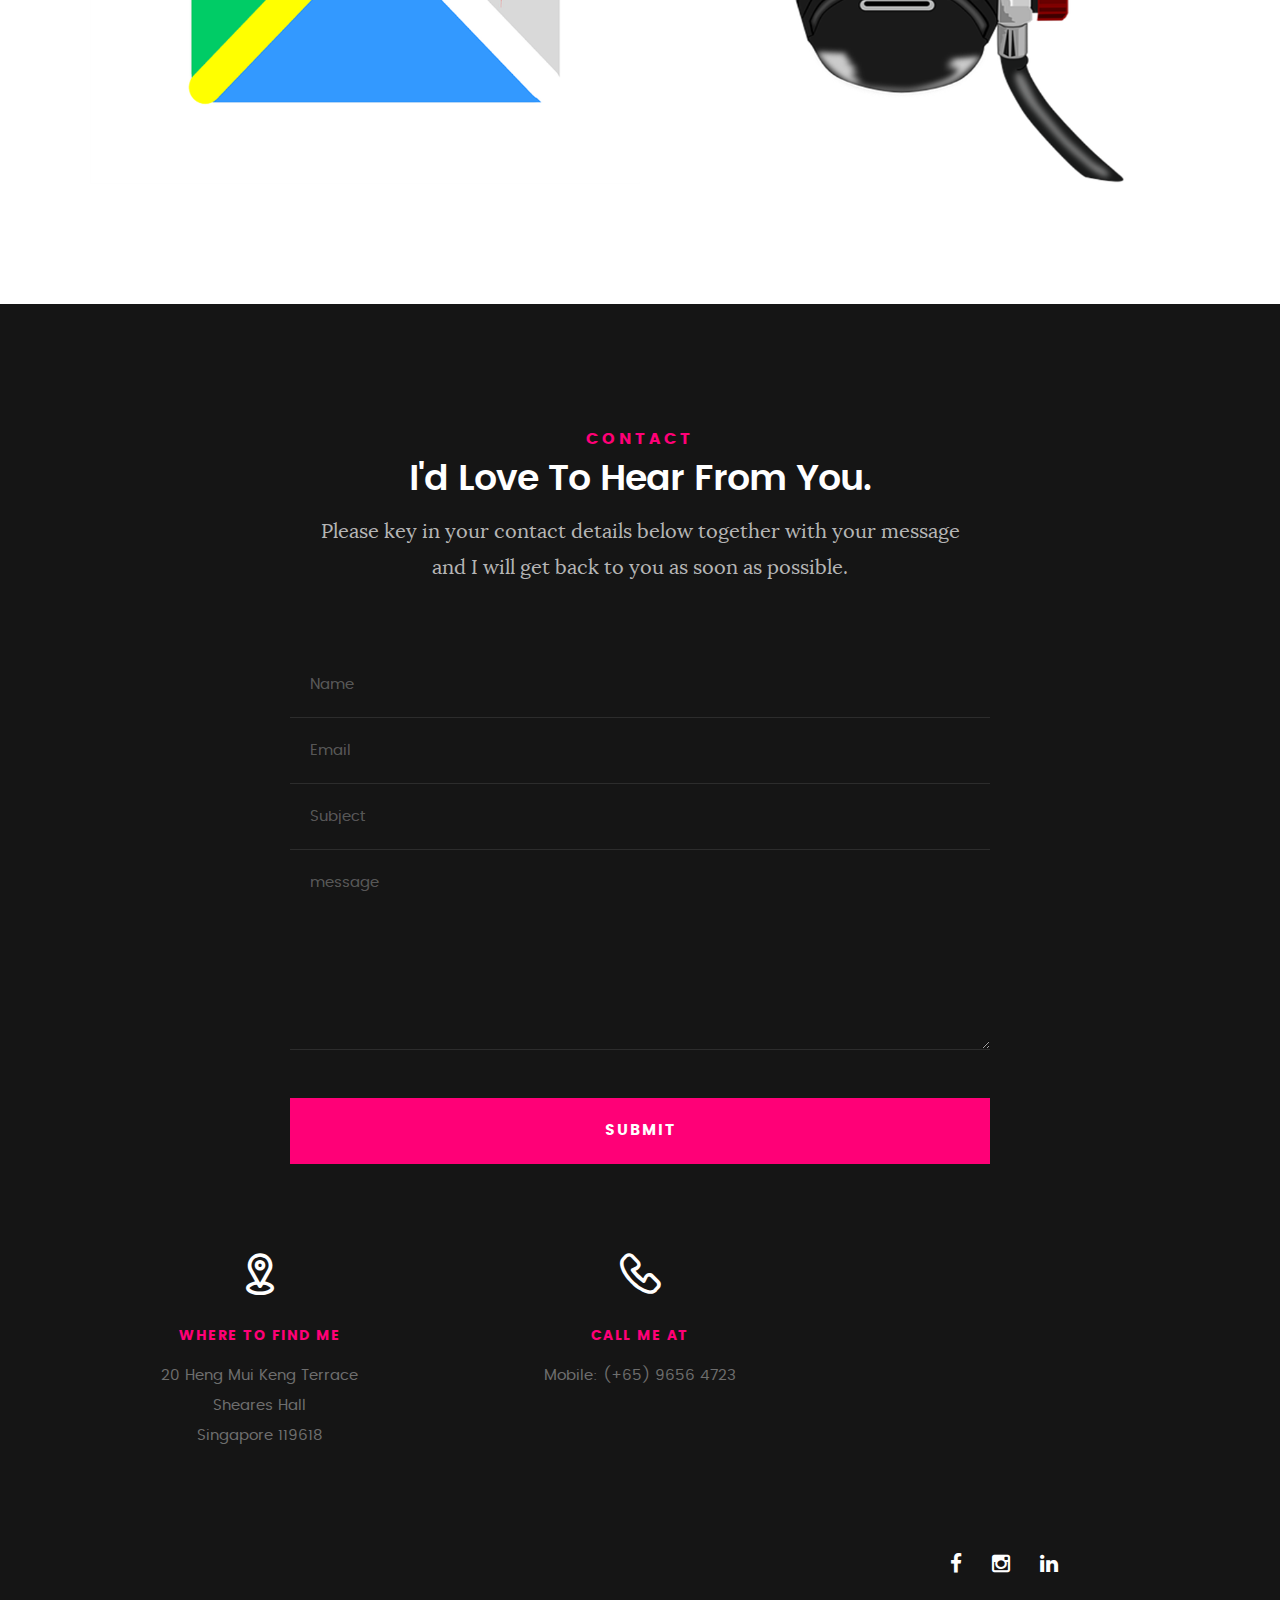
==== commit e961af11: "Update index.html" ====
--- a/index.html
+++ b/index.html
@@ -308,13 +308,13 @@
 	   				</div>
 
 	   				<div class="timeline-header">
-	   					<h3>Fab Creator</h3>
-	   					<p>April 2017 - July 2017</p>
+	   					<h3>Junior Mechanical Engineer</h3>
+	   					<p>August 2017 - Present</p>
 	   				</div>
 
 	   				<div class="timeline-content">
-	   					<h4>Fab Cafe Singapore</h4>
-	   					<p>My job scope as a Fab Creator entails 3D Printing and Laser Cutting jobs for customers as my primary role. My secondary role is to design and manufacture new merchandise for Fab Cafe, and during my spare time, I can work on my own projects.
+	   					<h4>Farmshelf New York</h4>
+	   					<p>My role at Farmshelf as a Junior Mechanical Engineer entails the mechanical design and prototyping of the Farmshelf unit along with all its neccessary components. Besides my main role, I work on many side engineering projects which give me chances to test out new products and designs. 
 						</p>
 	   				</div>
 
